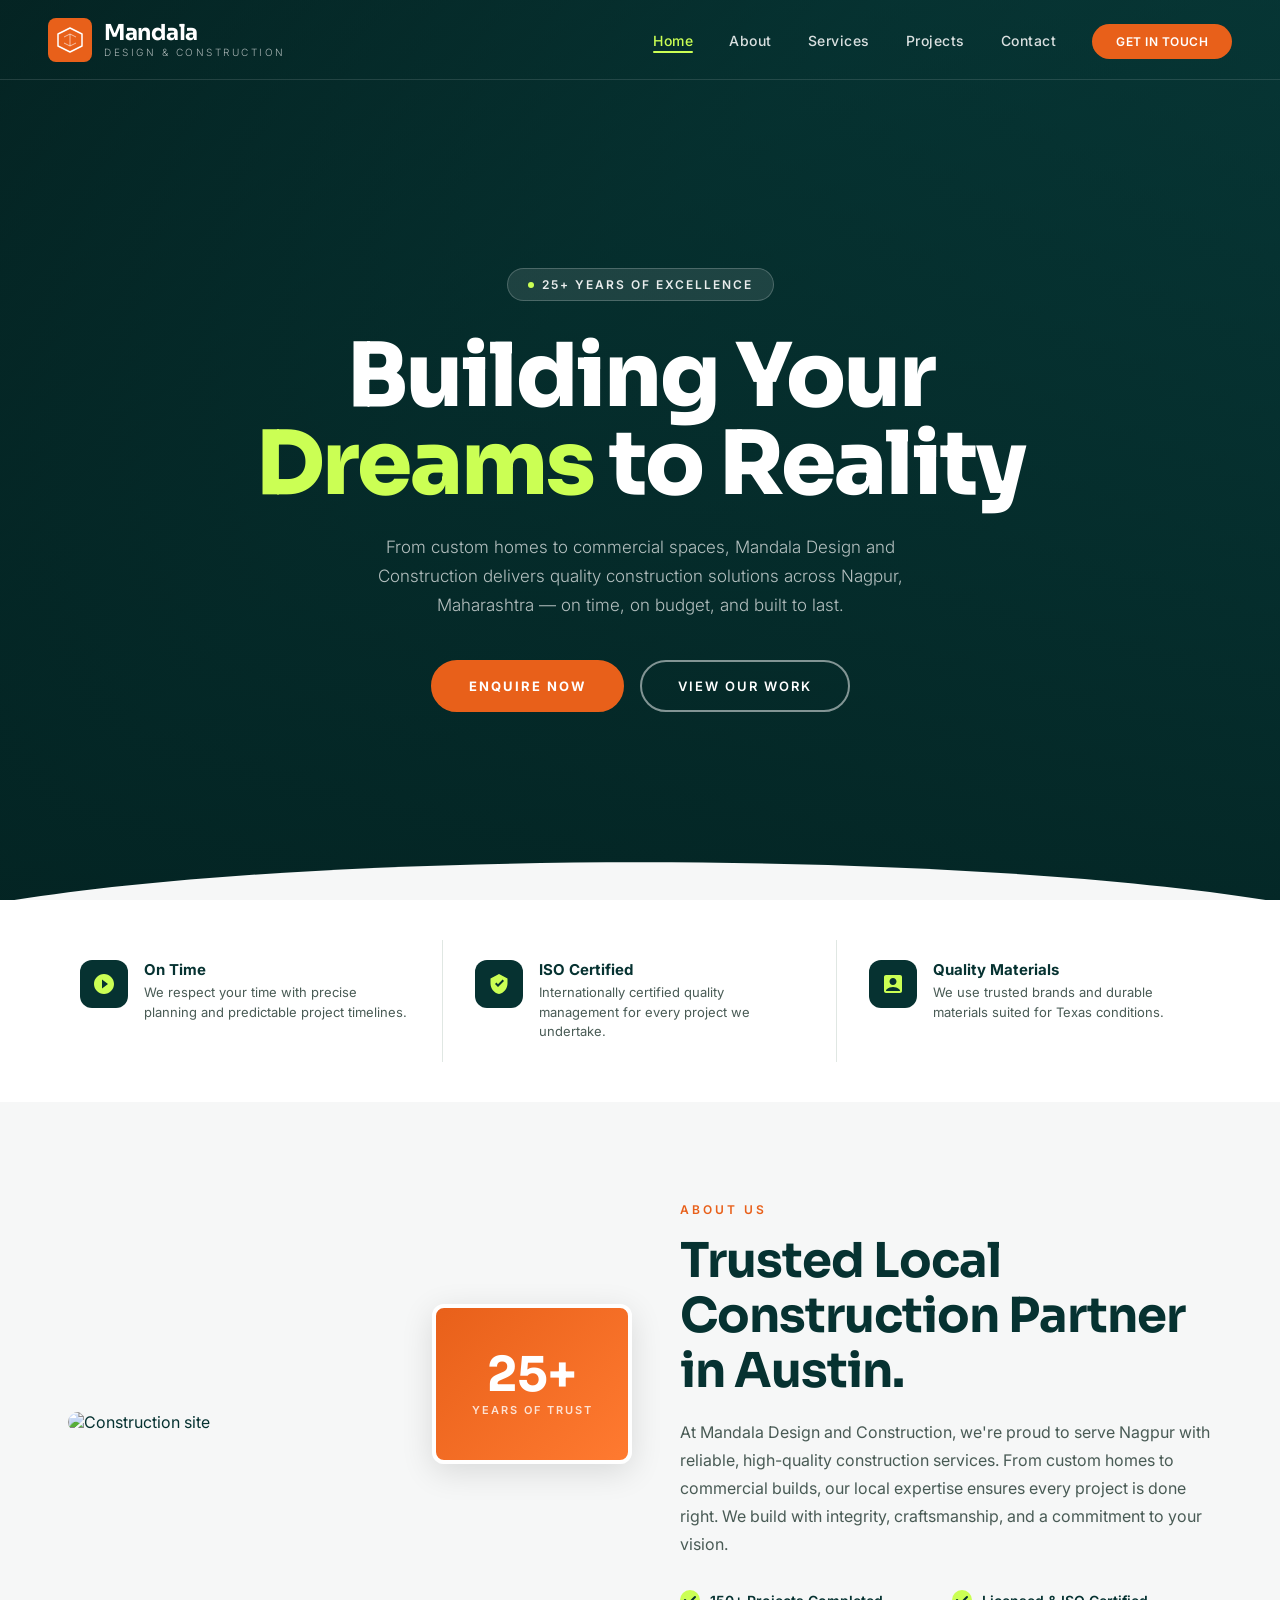
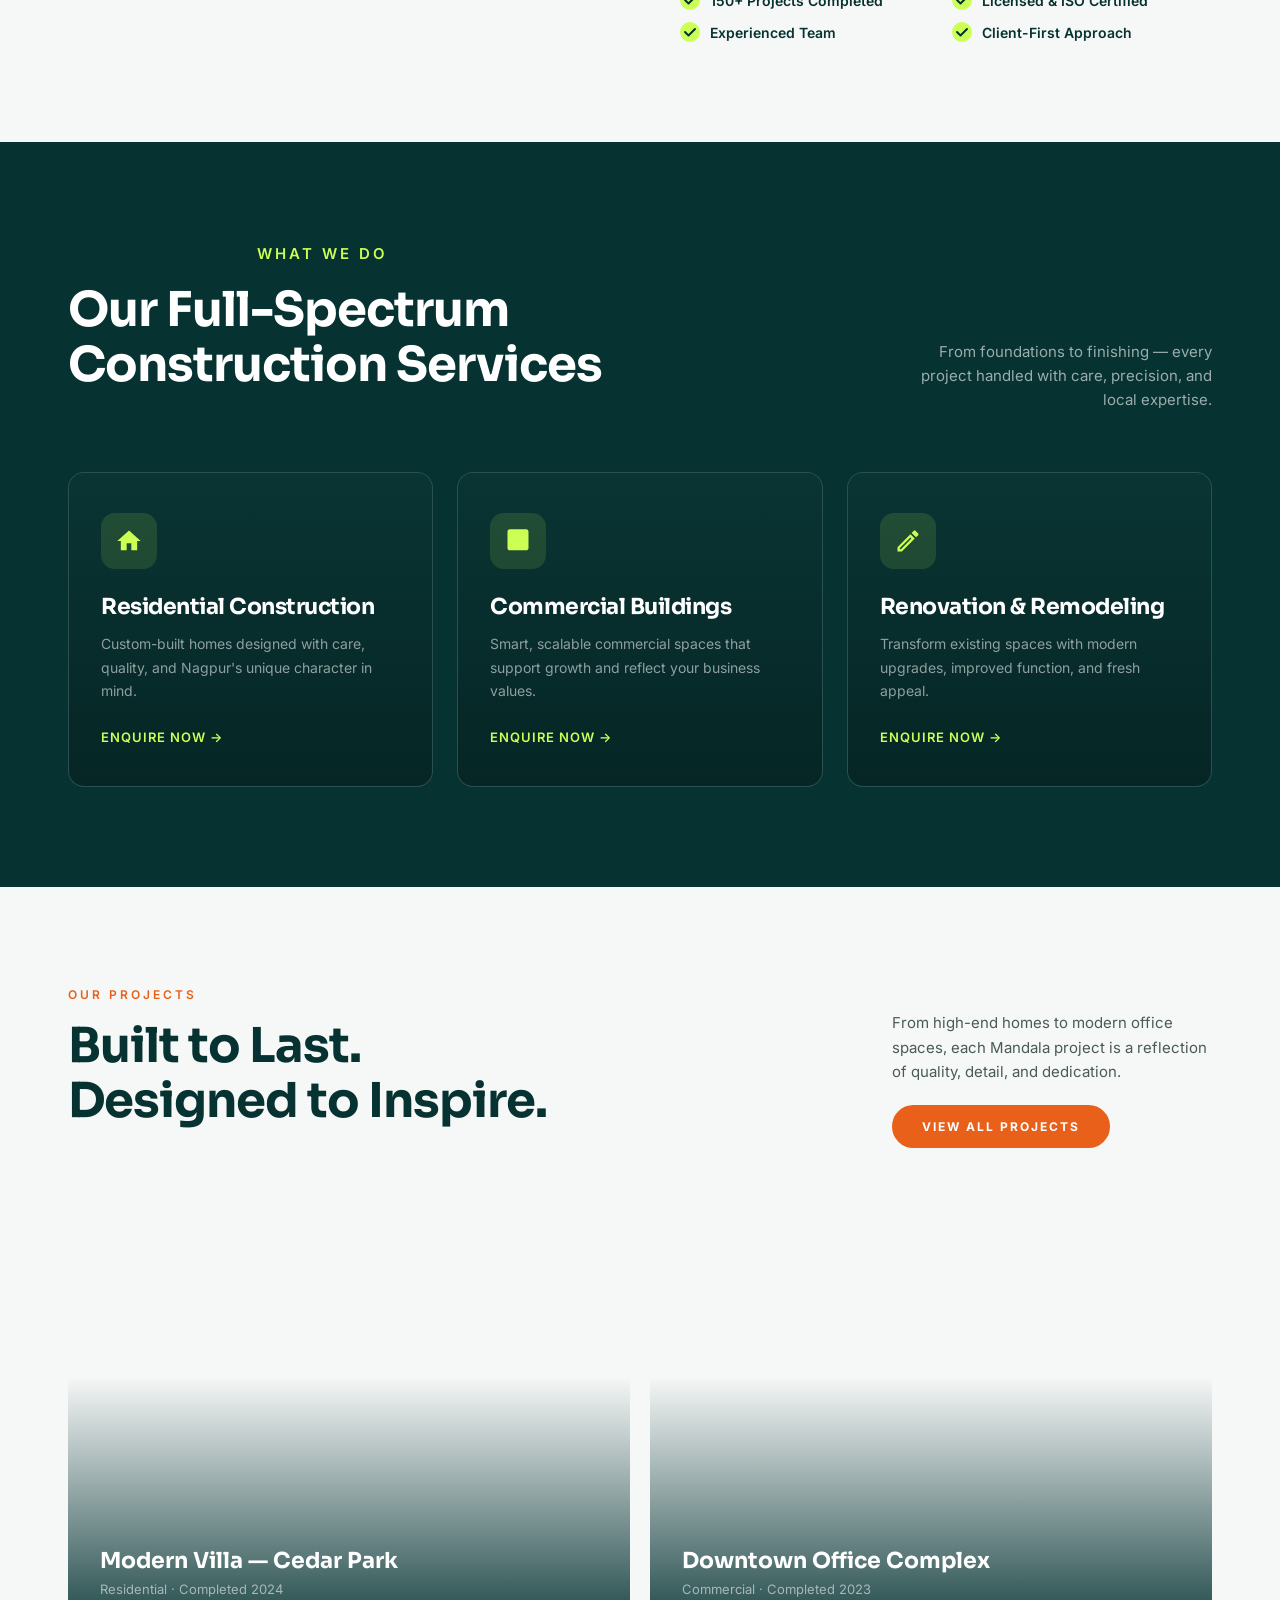
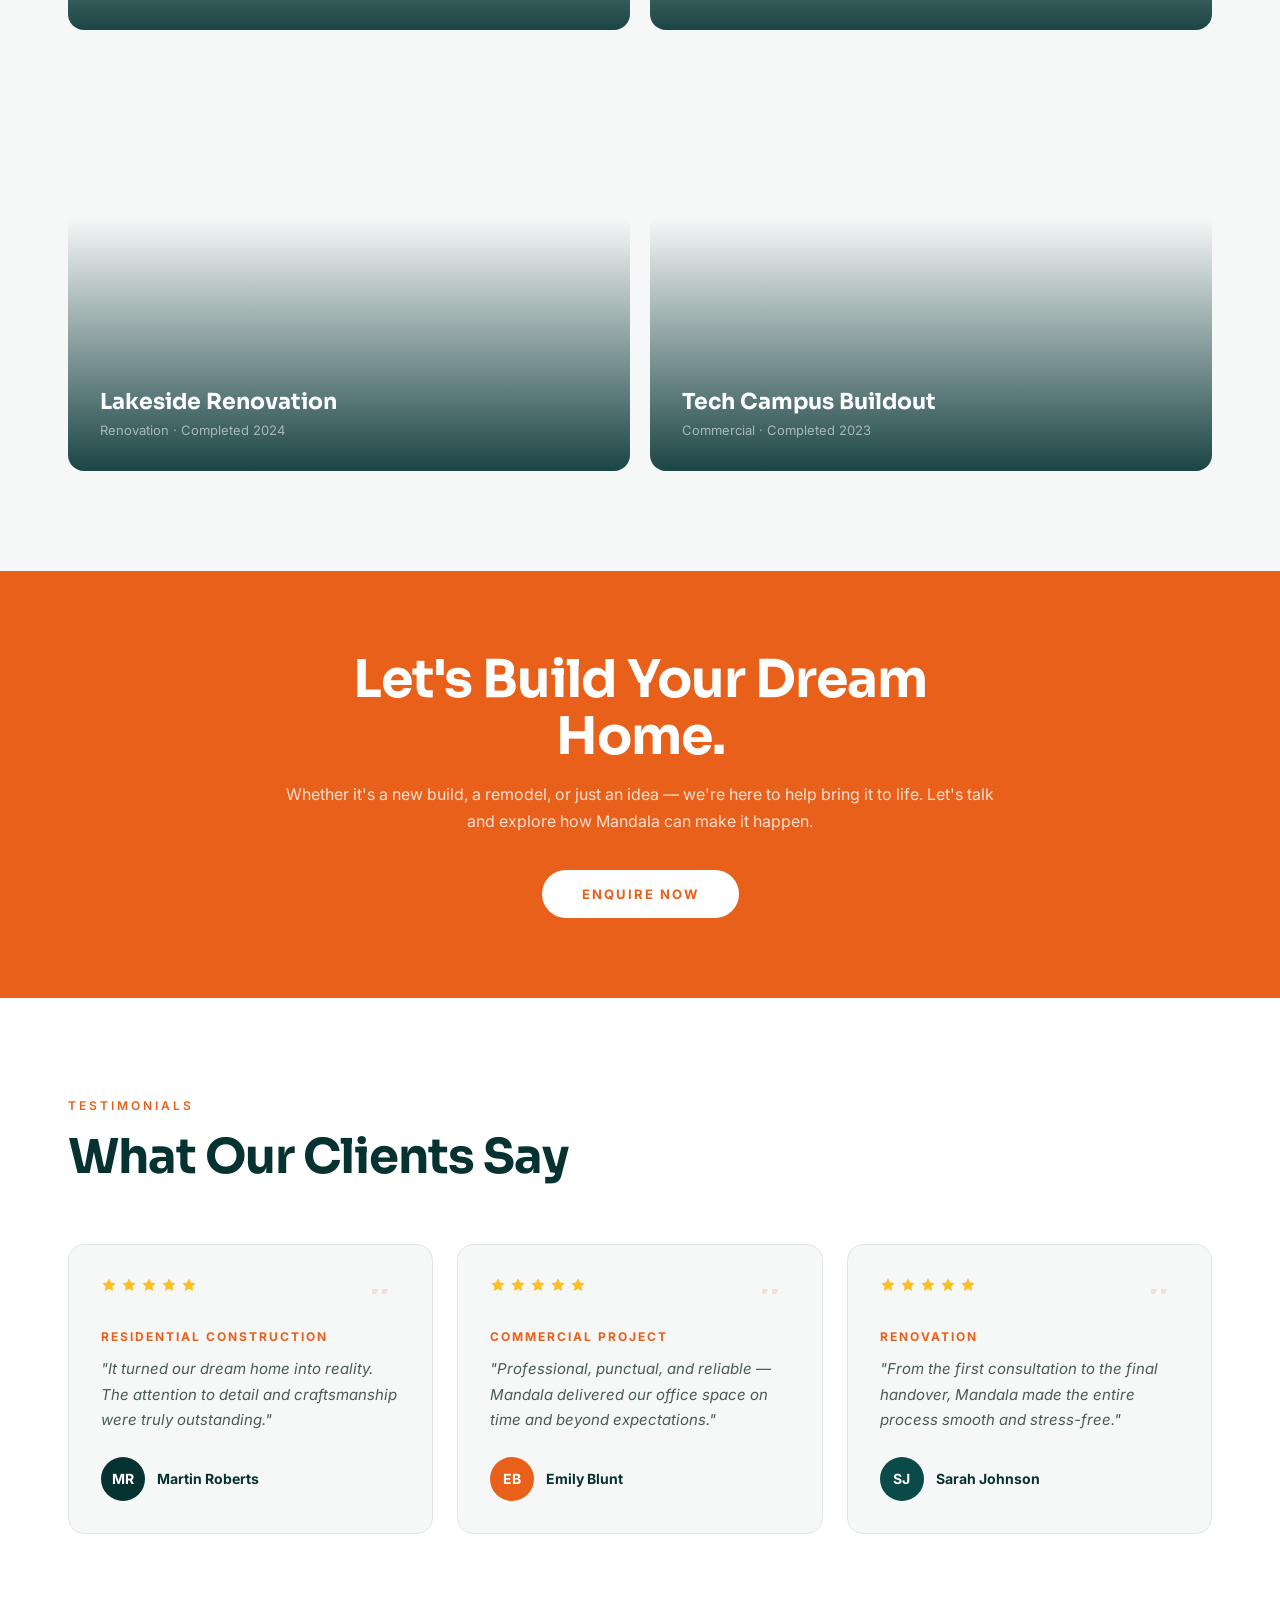
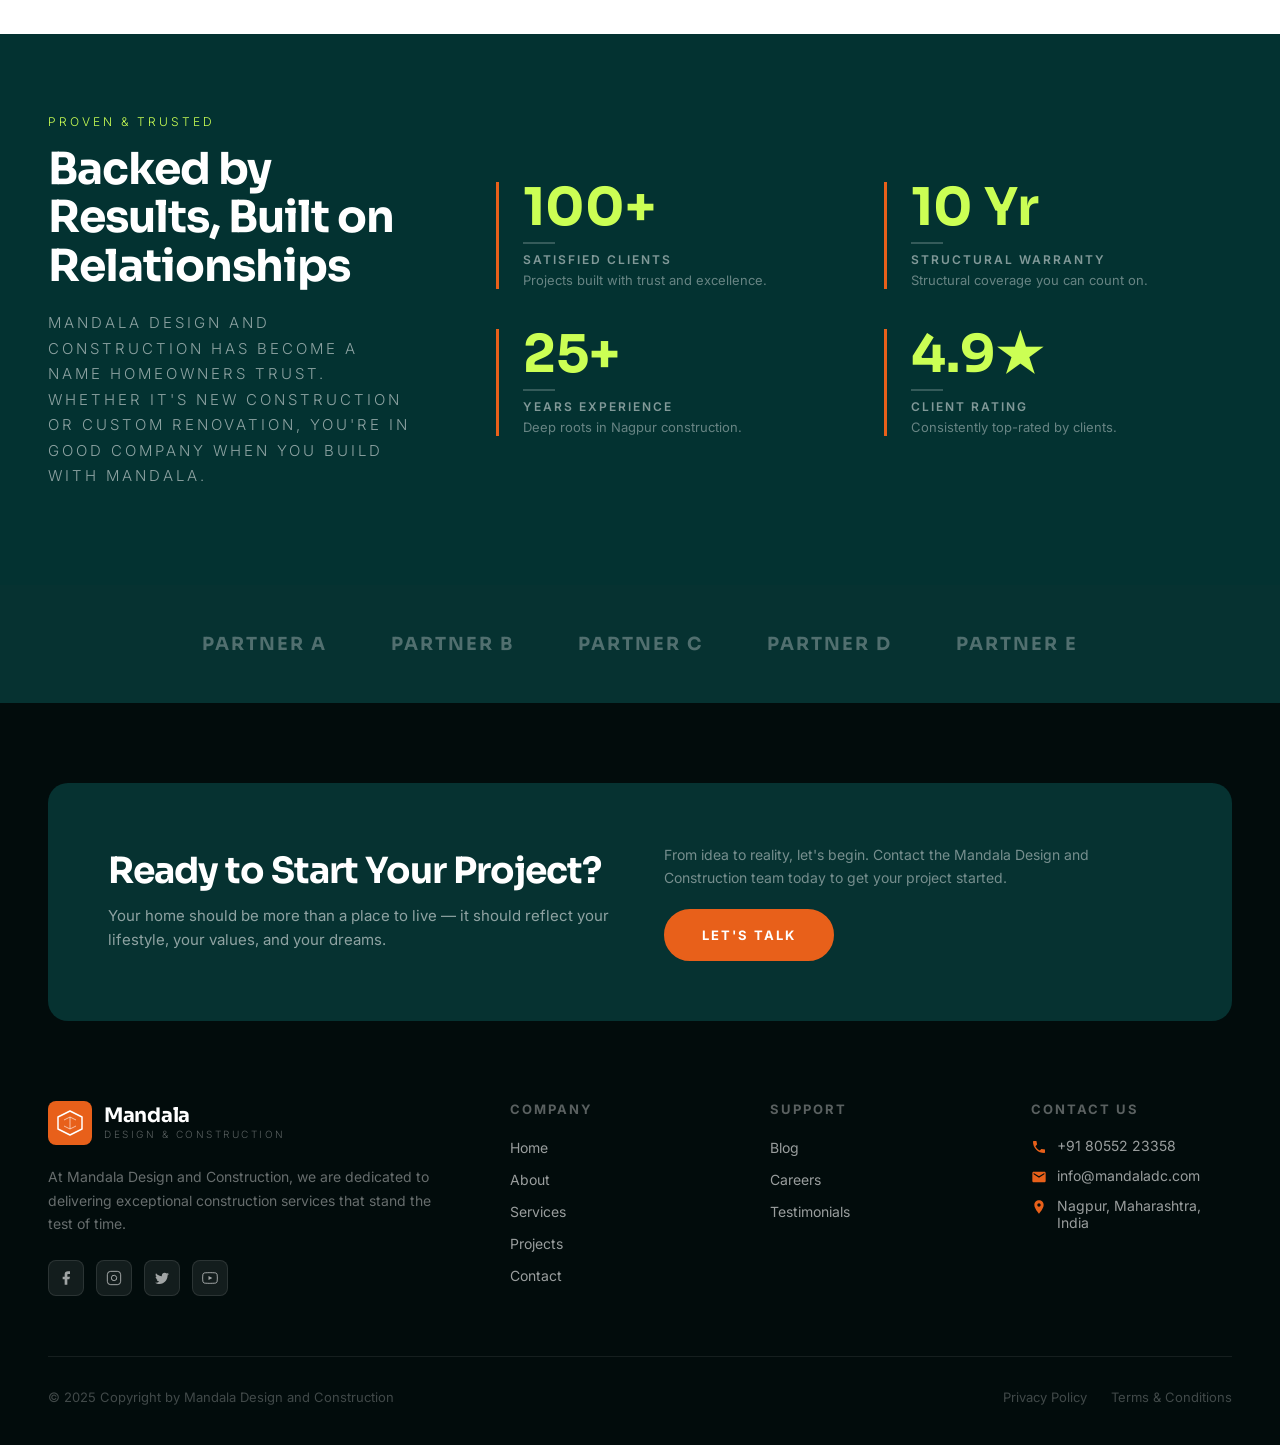
==== index.html @ 7da5fed9 "changes" ====
<!DOCTYPE html>
<html lang="en">
<head>
<meta charset="UTF-8">
<meta name="viewport" content="width=device-width, initial-scale=1.0">
<title>Mandala Design and Construction</title>
<link href="https://fonts.googleapis.com/css2?family=Inter:wght@300;400;500;600;700;800&family=Sora:wght@600;700;800&display=swap" rel="stylesheet">
<style>
  :root {
    --primary: #063231;
    --primary-light: #0a4a49;
    --accent: #E8601A;
    --accent-light: #ff7a30;
    --lime: #cbff54;
    --white: #ffffff;
    --off-white: #f6f7f7;
    --text-muted: #495b55;
    --border: #e0e7e3;
    --dark-green: #033231;
  }

  * { margin: 0; padding: 0; box-sizing: border-box; }

  body {
    font-family: 'Inter', sans-serif;
    font-weight: 400;
    color: var(--primary);
    background: var(--off-white);
    overflow-x: hidden;
  }

  /* ===== NAVBAR ===== */
  #masthead {
    position: absolute;
    top: 0; left: 0; right: 0;
    z-index: 100;
    background: transparent;
  }

  .main-header-bar {
    display: flex;
    align-items: center;
    justify-content: space-between;
    padding: 0 48px;
    height: 80px;
    border-bottom: 1px solid rgba(255,255,255,0.12);
  }

  /* Logo */
  .mandala-logo {
    display: flex;
    align-items: center;
    gap: 12px;
    text-decoration: none;
  }

  .logo-icon {
    width: 44px;
    height: 44px;
    background: var(--accent);
    border-radius: 8px;
    display: flex;
    align-items: center;
    justify-content: center;
    flex-shrink: 0;
    position: relative;
  }

  .logo-icon svg {
    width: 28px;
    height: 28px;
    fill: white;
  }

  .logo-text-block {
    display: flex;
    flex-direction: column;
    line-height: 1;
  }

  .logo-name {
    font-family: 'Sora', sans-serif;
    font-weight: 700;
    font-size: 22px;
    color: #ffffff;
    letter-spacing: -0.3px;
  }

  .logo-tagline {
    font-family: 'Inter', sans-serif;
    font-weight: 300;
    font-size: 10px;
    color: rgba(255,255,255,0.65);
    letter-spacing: 2.5px;
    text-transform: uppercase;
    margin-top: 3px;
  }

  /* Nav links */
  .nav-links {
    display: flex;
    align-items: center;
    list-style: none;
    gap: 36px;
  }

  .nav-links a {
    font-family: 'Inter', sans-serif;
    font-weight: 500;
    font-size: 14px;
    color: rgba(255,255,255,0.85);
    text-decoration: none;
    letter-spacing: 0.5px;
    transition: color 0.2s;
    position: relative;
  }

  .nav-links a:hover,
  .nav-links a.active {
    color: var(--lime);
  }

  .nav-links a.active::after {
    content: '';
    position: absolute;
    bottom: -4px;
    left: 0; right: 0;
    height: 2px;
    background: var(--lime);
    border-radius: 1px;
  }

  .nav-cta {
    background: var(--accent) !important;
    color: white !important;
    padding: 10px 24px;
    border-radius: 40px;
    font-weight: 600 !important;
    letter-spacing: 1px;
    text-transform: uppercase;
    font-size: 12px !important;
    transition: background 0.2s, transform 0.15s !important;
  }

  .nav-cta:hover {
    background: var(--accent-light) !important;
    transform: translateY(-1px);
    color: white !important;
  }

  .nav-cta::after { display: none !important; }

  .mobile-toggle {
    display: none;
    background: none;
    border: none;
    cursor: pointer;
    padding: 8px;
  }

  .mobile-toggle svg {
    fill: white;
    width: 24px;
    height: 24px;
  }

  /* ===== HERO SECTION ===== */
  .hero-section {
    position: relative;
    min-height: 100vh;
    display: flex;
    align-items: center;
    justify-content: center;
    text-align: center;
    background: linear-gradient(135deg, #020f0e 0%, #063231 40%, #0a4a49 100%);
    overflow: hidden;
  }

  .hero-bg {
    position: absolute;
    inset: 0;
    background-image: url('https://images.unsplash.com/photo-1486325212027-8081e485255e?w=1600&q=80');
    background-size: cover;
    background-position: center;
    opacity: 0.18;
  }

  .hero-overlay {
    position: absolute;
    inset: 0;
    background: linear-gradient(to bottom, rgba(6,50,49,0.6) 0%, rgba(3,34,33,0.85) 100%);
  }

  .hero-content {
    position: relative;
    z-index: 2;
    max-width: 820px;
    padding: 0 24px;
    padding-top: 80px;
  }

  .hero-badge {
    display: inline-flex;
    align-items: center;
    gap: 8px;
    background: rgba(255,255,255,0.1);
    border: 1px solid rgba(255,255,255,0.2);
    color: rgba(255,255,255,0.9);
    font-size: 12px;
    font-weight: 600;
    letter-spacing: 2px;
    text-transform: uppercase;
    padding: 8px 20px;
    border-radius: 40px;
    margin-bottom: 32px;
  }

  .hero-badge .dot {
    width: 6px;
    height: 6px;
    background: var(--lime);
    border-radius: 50%;
  }

  .hero-title {
    font-family: 'Sora', sans-serif;
    font-weight: 800;
    font-size: clamp(52px, 8vw, 88px);
    color: white;
    line-height: 1.0;
    letter-spacing: -2px;
    margin-bottom: 24px;
  }

  .hero-title span {
    color: var(--lime);
  }

  .hero-subtitle {
    font-size: 17px;
    color: rgba(255,255,255,0.7);
    line-height: 1.7;
    max-width: 580px;
    margin: 0 auto 40px;
    font-weight: 300;
  }

  .hero-buttons {
    display: flex;
    gap: 16px;
    justify-content: center;
    flex-wrap: wrap;
  }

  .btn-primary {
    background: var(--accent);
    color: white;
    padding: 16px 36px;
    border-radius: 40px;
    font-family: 'Inter', sans-serif;
    font-weight: 700;
    font-size: 13px;
    letter-spacing: 2px;
    text-transform: uppercase;
    text-decoration: none;
    transition: background 0.2s, transform 0.15s;
    border: 2px solid var(--accent);
  }

  .btn-primary:hover {
    background: var(--accent-light);
    border-color: var(--accent-light);
    transform: translateY(-2px);
    color: white;
  }

  .btn-secondary {
    background: transparent;
    color: white;
    padding: 16px 36px;
    border-radius: 40px;
    font-family: 'Inter', sans-serif;
    font-weight: 600;
    font-size: 13px;
    letter-spacing: 2px;
    text-transform: uppercase;
    text-decoration: none;
    transition: all 0.2s;
    border: 2px solid rgba(255,255,255,0.5);
  }

  .btn-secondary:hover {
    background: rgba(255,255,255,0.1);
    border-color: white;
    transform: translateY(-2px);
    color: white;
  }

  /* Hero curve */
  .hero-curve {
    position: absolute;
    bottom: -2px;
    left: 0; right: 0;
  }

  /* ===== TRUST STRIP ===== */
  .trust-strip {
    background: white;
    padding: 40px 48px;
    position: relative;
    z-index: 2;
  }

  .trust-grid {
    max-width: 1200px;
    margin: 0 auto;
    display: grid;
    grid-template-columns: repeat(3, 1fr);
    gap: 0;
  }

  .trust-item {
    display: flex;
    align-items: flex-start;
    gap: 16px;
    padding: 20px 32px;
    border-right: 1px solid var(--border);
  }

  .trust-item:last-child { border-right: none; }

  .trust-icon {
    width: 48px;
    height: 48px;
    background: #063231;
    border-radius: 12px;
    display: flex;
    align-items: center;
    justify-content: center;
    flex-shrink: 0;
  }

  .trust-icon svg {
    fill: var(--lime);
    width: 24px;
    height: 24px;
  }

  .trust-item h5 {
    font-family: 'Inter', sans-serif;
    font-weight: 700;
    font-size: 15px;
    color: var(--primary);
    margin-bottom: 4px;
  }

  .trust-item p {
    font-size: 13px;
    color: var(--text-muted);
    line-height: 1.5;
  }

  /* ===== ABOUT SECTION ===== */
  .section {
    padding: 100px 48px;
    max-width: 1240px;
    margin: 0 auto;
  }

  .section-full {
    padding: 100px 0;
  }

  .section-inner {
    max-width: 1240px;
    margin: 0 auto;
    padding: 0 48px;
  }

  .about-grid {
    display: grid;
    grid-template-columns: 1fr 1fr;
    gap: 80px;
    align-items: center;
  }

  .about-images {
    position: relative;
  }

  .about-img-main {
    width: 100%;
    border-radius: 16px;
    object-fit: cover;
    height: 380px;
    display: block;
    background: var(--border);
  }

  .about-img-accent {
    position: absolute;
    bottom: -32px;
    right: -32px;
    width: 200px;
    height: 160px;
    border-radius: 12px;
    object-fit: cover;
    border: 4px solid white;
    box-shadow: 0 8px 32px rgba(0,0,0,0.12);
    background: var(--primary);
  }

  .section-label {
    font-family: 'Inter', sans-serif;
    font-weight: 600;
    font-size: 12px;
    letter-spacing: 3px;
    text-transform: uppercase;
    color: var(--accent);
    margin-bottom: 16px;
  }

  .section-title {
    font-family: 'Sora', sans-serif;
    font-weight: 700;
    font-size: clamp(32px, 4vw, 48px);
    color: var(--primary);
    line-height: 1.15;
    letter-spacing: -1px;
    margin-bottom: 20px;
  }

  .section-body {
    font-size: 16px;
    color: var(--text-muted);
    line-height: 1.75;
    margin-bottom: 32px;
  }

  .check-list {
    display: grid;
    grid-template-columns: 1fr 1fr;
    gap: 12px;
    list-style: none;
  }

  .check-list li {
    display: flex;
    align-items: center;
    gap: 10px;
    font-size: 14px;
    font-weight: 600;
    color: var(--primary);
  }

  .check-list li::before {
    content: '';
    width: 20px;
    height: 20px;
    background: var(--lime);
    border-radius: 50%;
    flex-shrink: 0;
    background-image: url("data:image/svg+xml,%3Csvg viewBox='0 0 20 20' xmlns='http://www.w3.org/2000/svg'%3E%3Cpath d='M5 10l3.5 3.5L15 7' stroke='%23063231' stroke-width='2' fill='none' stroke-linecap='round' stroke-linejoin='round'/%3E%3C/svg%3E");
    background-size: cover;
  }

  /* ===== SERVICES SECTION ===== */
  .services-section {
    background: var(--primary);
    padding: 100px 0;
  }

  .services-header {
    max-width: 1240px;
    margin: 0 auto 60px;
    padding: 0 48px;
    display: flex;
    align-items: flex-end;
    justify-content: space-between;
    gap: 40px;
  }

  .services-header .section-title { color: white; }
  .services-header .section-label { color: var(--lime); }

  .services-header p {
    color: rgba(255,255,255,0.6);
    font-size: 15px;
    max-width: 320px;
    text-align: right;
    line-height: 1.6;
  }

  .services-grid {
    max-width: 1240px;
    margin: 0 auto;
    padding: 0 48px;
    display: grid;
    grid-template-columns: repeat(3, 1fr);
    gap: 24px;
  }

  .service-card {
    background: rgba(255,255,255,0.05);
    border: 1px solid rgba(255,255,255,0.1);
    border-radius: 16px;
    padding: 40px 32px;
    transition: all 0.25s;
    position: relative;
    overflow: hidden;
    background-size: cover;
    background-position: center;
  }

  .service-card::after {
    content: '';
    position: absolute;
    inset: 0;
    background: linear-gradient(to bottom, rgba(6,50,49,0.75) 0%, rgba(3,34,33,0.85) 100%);
    z-index: 0;
  }

  .service-card > * {
    position: relative;
    z-index: 1;
  }

  .service-card::before {
    content: '';
    position: absolute;
    top: 0; left: 0; right: 0;
    height: 3px;
    background: var(--accent);
    transform: scaleX(0);
    transform-origin: left;
    transition: transform 0.3s;
    z-index: 2;
  }

  .service-card:hover {
    border-color: rgba(255,255,255,0.2);
    transform: translateY(-4px);
  }

  .service-card:hover::after {
    background: linear-gradient(to bottom, rgba(6,50,49,0.70) 0%, rgba(3,34,33,0.80) 100%);
  }

  .service-card:hover::before { transform: scaleX(1); }

  .service-icon {
    width: 56px;
    height: 56px;
    background: rgba(203,255,84,0.12);
    border-radius: 14px;
    display: flex;
    align-items: center;
    justify-content: center;
    margin-bottom: 24px;
  }

  .service-icon svg {
    fill: var(--lime);
    width: 28px;
    height: 28px;
  }

  .service-card h4 {
    font-family: 'Sora', sans-serif;
    font-weight: 700;
    font-size: 22px;
    color: white;
    margin-bottom: 12px;
    letter-spacing: -0.5px;
  }

  .service-card p {
    font-size: 14px;
    color: rgba(255,255,255,0.55);
    line-height: 1.65;
    margin-bottom: 24px;
  }

  .service-link {
    color: var(--lime);
    font-size: 13px;
    font-weight: 600;
    text-decoration: none;
    letter-spacing: 1px;
    text-transform: uppercase;
    display: inline-flex;
    align-items: center;
    gap: 6px;
    transition: gap 0.2s;
  }

  .service-link:hover { gap: 10px; color: var(--lime); }

  /* ===== PROJECTS ===== */
  .projects-section {
    background: var(--off-white);
    padding: 100px 0;
  }

  .projects-header {
    max-width: 1240px;
    margin: 0 auto 60px;
    padding: 0 48px;
    display: flex;
    align-items: flex-end;
    justify-content: space-between;
    gap: 40px;
  }

  .projects-grid {
    max-width: 1240px;
    margin: 0 auto;
    padding: 0 48px;
    display: grid;
    grid-template-columns: repeat(2, 1fr);
    gap: 20px;
  }

  .project-card {
    border-radius: 16px;
    overflow: hidden;
    aspect-ratio: 4/3;
    background: var(--primary);
    position: relative;
  }

  .project-card-inner {
    position: absolute;
    inset: 0;
    display: flex;
    align-items: flex-end;
    padding: 32px;
    background: linear-gradient(to top, rgba(3,50,49,0.9) 0%, transparent 60%);
  }

  .project-card-content h4 {
    font-family: 'Sora', sans-serif;
    font-weight: 700;
    font-size: 22px;
    color: white;
    margin-bottom: 4px;
  }

  .project-card-content span {
    font-size: 13px;
    color: rgba(255,255,255,0.55);
  }

  .project-placeholder {
    width: 100%;
    height: 100%;
    object-fit: cover;
    opacity: 0.4;
  }

  /* ===== CTA SECTION ===== */
  .cta-section {
    background: var(--accent);
    padding: 80px 48px;
    text-align: center;
  }

  .cta-inner {
    max-width: 720px;
    margin: 0 auto;
  }

  .cta-section h3 {
    font-family: 'Sora', sans-serif;
    font-weight: 700;
    font-size: clamp(32px, 5vw, 52px);
    color: white;
    margin-bottom: 16px;
    line-height: 1.1;
    letter-spacing: -1px;
  }

  .cta-section p {
    color: rgba(255,255,255,0.8);
    font-size: 16px;
    margin-bottom: 36px;
    line-height: 1.65;
  }

  .btn-white {
    background: white;
    color: var(--accent);
    padding: 16px 40px;
    border-radius: 40px;
    font-family: 'Inter', sans-serif;
    font-weight: 700;
    font-size: 13px;
    letter-spacing: 2px;
    text-transform: uppercase;
    text-decoration: none;
    display: inline-block;
    transition: all 0.2s;
  }

  .btn-white:hover {
    transform: translateY(-2px);
    box-shadow: 0 8px 24px rgba(0,0,0,0.2);
    color: var(--accent);
  }

  /* ===== TESTIMONIALS ===== */
  .testimonials-section {
    padding: 100px 0;
    background: white;
  }

  .testimonials-header {
    max-width: 1240px;
    margin: 0 auto 60px;
    padding: 0 48px;
  }

  .testimonials-grid {
    max-width: 1240px;
    margin: 0 auto;
    padding: 0 48px;
    display: grid;
    grid-template-columns: repeat(3, 1fr);
    gap: 24px;
  }

  .testimonial-card {
    background: var(--off-white);
    border-radius: 16px;
    padding: 32px;
    border: 1px solid var(--border);
  }

  .stars {
    display: flex;
    gap: 4px;
    margin-bottom: 20px;
  }

  .star {
    width: 16px;
    height: 16px;
    fill: #fbbf24;
  }

  .quote-icon {
    fill: var(--accent);
    width: 32px;
    height: 32px;
    opacity: 0.3;
    float: right;
    margin-left: 12px;
  }

  .testimonial-card h6 {
    font-size: 12px;
    font-weight: 700;
    letter-spacing: 2px;
    text-transform: uppercase;
    color: var(--accent);
    margin-bottom: 12px;
  }

  .testimonial-card p {
    font-size: 15px;
    color: var(--text-muted);
    line-height: 1.7;
    margin-bottom: 24px;
    font-style: italic;
  }

  .reviewer {
    display: flex;
    align-items: center;
    gap: 12px;
  }

  .reviewer-avatar {
    width: 44px;
    height: 44px;
    border-radius: 50%;
    object-fit: cover;
    background: var(--primary);
    display: flex;
    align-items: center;
    justify-content: center;
    color: white;
    font-weight: 700;
    font-size: 14px;
    flex-shrink: 0;
  }

  .reviewer-name {
    font-weight: 700;
    font-size: 14px;
    color: var(--primary);
  }

  /* ===== TRUST LOGOS ===== */
  .logos-section {
    background: var(--primary);
    padding: 48px;
    display: flex;
    align-items: center;
    justify-content: center;
    gap: 64px;
    flex-wrap: wrap;
  }

  .logos-section span {
    color: rgba(255,255,255,0.3);
    font-weight: 700;
    font-size: 18px;
    letter-spacing: 2px;
    text-transform: uppercase;
    font-family: 'Sora', sans-serif;
  }

  /* ===== STATS ===== */
  .stats-section {
    background: var(--dark-green);
    padding: 80px 48px;
  }

  .stats-grid {
    max-width: 1240px;
    margin: 0 auto;
    display: grid;
    grid-template-columns: 1fr 2fr;
    gap: 80px;
    align-items: center;
  }

  .stats-left p {
    font-family: 'Inter', sans-serif;
    font-weight: 300;
    font-size: 12px;
    letter-spacing: 3px;
    text-transform: uppercase;
    color: var(--lime);
    margin-bottom: 16px;
  }

  .stats-left h2 {
    font-family: 'Sora', sans-serif;
    font-weight: 700;
    font-size: clamp(30px, 4vw, 44px);
    color: white;
    line-height: 1.1;
    margin-bottom: 20px;
    letter-spacing: -1px;
  }

  .stats-left .body {
    font-size: 15px;
    color: rgba(255,255,255,0.55);
    line-height: 1.7;
  }

  .stats-numbers {
    display: grid;
    grid-template-columns: repeat(2, 1fr);
    gap: 40px;
  }

  .stat-item {
    padding-left: 24px;
    border-left: 3px solid var(--accent);
  }

  .stat-number {
    font-family: 'Sora', sans-serif;
    font-weight: 700;
    font-size: 52px;
    color: var(--lime);
    line-height: 1;
    margin-bottom: 4px;
  }

  .stat-divider {
    width: 32px;
    height: 2px;
    background: rgba(255,255,255,0.2);
    margin: 8px 0;
  }

  .stat-label {
    font-size: 12px;
    font-weight: 600;
    letter-spacing: 2px;
    text-transform: uppercase;
    color: rgba(255,255,255,0.5);
  }

  .stat-desc {
    font-size: 13px;
    color: rgba(255,255,255,0.4);
    margin-top: 4px;
    line-height: 1.4;
  }

  /* ===== FOOTER ===== */
  footer {
    background: #020c0c;
    padding: 80px 48px 40px;
  }

  .footer-top {
    max-width: 1240px;
    margin: 0 auto;
  }

  .footer-cta-box {
    background: var(--primary);
    border-radius: 20px;
    padding: 60px;
    display: grid;
    grid-template-columns: 1fr 1fr;
    gap: 48px;
    align-items: center;
    margin-bottom: 80px;
  }

  .footer-cta-box h3 {
    font-family: 'Sora', sans-serif;
    font-weight: 700;
    font-size: 36px;
    color: white;
    line-height: 1.15;
    letter-spacing: -1px;
    margin-bottom: 12px;
  }

  .footer-cta-box p {
    color: rgba(255,255,255,0.55);
    font-size: 15px;
    line-height: 1.65;
  }

  .footer-grid {
    max-width: 1240px;
    margin: 0 auto;
    display: grid;
    grid-template-columns: 2fr 1fr 1fr 1fr;
    gap: 60px;
    padding-bottom: 60px;
    border-bottom: 1px solid rgba(255,255,255,0.08);
  }

  .footer-logo .logo-name { color: white; font-size: 20px; }
  .footer-logo .logo-tagline { color: rgba(255,255,255,0.35); }

  .footer-about {
    font-size: 14px;
    color: rgba(255,255,255,0.4);
    line-height: 1.7;
    margin: 20px 0 24px;
  }

  .footer-social {
    display: flex;
    gap: 12px;
  }

  .social-btn {
    width: 36px;
    height: 36px;
    border-radius: 8px;
    background: rgba(255,255,255,0.07);
    border: 1px solid rgba(255,255,255,0.1);
    display: flex;
    align-items: center;
    justify-content: center;
    cursor: pointer;
    transition: all 0.2s;
  }

  .social-btn:hover {
    background: var(--accent);
    border-color: var(--accent);
  }

  .social-btn svg {
    fill: rgba(255,255,255,0.6);
    width: 16px;
    height: 16px;
  }

  .footer-col h6 {
    font-family: 'Inter', sans-serif;
    font-weight: 700;
    font-size: 13px;
    letter-spacing: 2px;
    text-transform: uppercase;
    color: rgba(255,255,255,0.35);
    margin-bottom: 20px;
  }

  .footer-col ul {
    list-style: none;
    display: flex;
    flex-direction: column;
    gap: 12px;
  }

  .footer-col a {
    color: rgba(255,255,255,0.6);
    text-decoration: none;
    font-size: 14px;
    transition: color 0.2s;
  }

  .footer-col a:hover { color: var(--lime); }

  .contact-row {
    display: flex;
    align-items: flex-start;
    gap: 10px;
    color: rgba(255,255,255,0.6);
    font-size: 14px;
    margin-bottom: 12px;
  }

  .contact-row svg {
    fill: var(--accent);
    width: 16px;
    height: 16px;
    flex-shrink: 0;
    margin-top: 2px;
  }

  .footer-bottom {
    max-width: 1240px;
    margin: 32px auto 0;
    display: flex;
    align-items: center;
    justify-content: space-between;
    gap: 20px;
    flex-wrap: wrap;
  }

  .footer-bottom p {
    font-size: 13px;
    color: rgba(255,255,255,0.25);
  }

  .footer-bottom-links {
    display: flex;
    gap: 24px;
  }

  .footer-bottom-links a {
    color: rgba(255,255,255,0.25);
    text-decoration: none;
    font-size: 13px;
    transition: color 0.2s;
  }

  .footer-bottom-links a:hover { color: rgba(255,255,255,0.5); }

  /* ===== RESPONSIVE ===== */
  @media (max-width: 1024px) {
    .trust-grid { grid-template-columns: repeat(3, 1fr); }
    .services-grid { grid-template-columns: repeat(2, 1fr); }
    .testimonials-grid { grid-template-columns: repeat(2, 1fr); }
    .footer-grid { grid-template-columns: 1fr 1fr; gap: 40px; }
    .stats-grid { grid-template-columns: 1fr; gap: 48px; }
    .about-grid { gap: 60px; }
  }

  @media (max-width: 768px) {
    .main-header-bar { padding: 0 24px; height: 70px; }
    .nav-links { display: none; }
    .nav-links.open {
      display: flex;
      flex-direction: column;
      position: fixed;
      top: 0; left: 0; right: 0; bottom: 0;
      background: var(--primary);
      z-index: 200;
      justify-content: center;
      align-items: center;
      gap: 32px;
    }
    .nav-links.open a { font-size: 20px; color: white; }
    .mobile-toggle { display: flex; z-index: 201; }
    
    .section { padding: 60px 24px; }
    .section-full { padding: 60px 0; }
    
    .hero-content { padding: 0 20px; padding-top: 100px; }
    .hero-title { font-size: 48px !important; line-height: 1.1; }
    .hero-subtitle { font-size: 16px; }
    .hero-badge { font-size: 11px; padding: 7px 16px; }
    
    .about-grid { grid-template-columns: 1fr; gap: 48px; }
    .about-images { margin-bottom: 40px; }
    .about-img-accent { bottom: -20px; right: -20px; width: 160px; height: 130px; }
    
    .services-grid { grid-template-columns: 1fr; gap: 20px; }
    .services-header { flex-direction: column; align-items: flex-start; padding: 0 24px; }
    .services-header p { text-align: left; max-width: 100%; }
    .services-grid { padding: 0 24px; }
    .service-card { padding: 32px 24px; }
    
    .projects-grid { grid-template-columns: 1fr; gap: 16px; padding: 0 24px; }
    .projects-header { flex-direction: column; align-items: flex-start; padding: 0 24px; }
    .project-card { aspect-ratio: 3/2; }
    .project-card-inner { padding: 24px; }
    
    .cta-section { padding: 60px 24px; }
    .cta-section h3 { font-size: 36px; }
    
    .testimonials-grid { grid-template-columns: 1fr; gap: 20px; padding: 0 24px; }
    .testimonials-header { padding: 0 24px; }
    .testimonial-card { padding: 24px; }
    
    .stats-section { padding: 60px 24px; }
    .stats-grid { gap: 40px; }
    .stats-numbers { grid-template-columns: 1fr; gap: 32px; }
    .stat-number { font-size: 44px; }
    
    .logos-section { gap: 32px; padding: 40px 24px; flex-wrap: wrap; }
    .logos-section span { font-size: 16px; }
    
    .footer-grid { grid-template-columns: 1fr; gap: 32px; }
    .footer-cta-box { grid-template-columns: 1fr; padding: 40px 24px; gap: 32px; }
    .footer-cta-box h3 { font-size: 28px; }
    footer { padding: 60px 24px 32px; }
    .footer-bottom { flex-direction: column; text-align: center; gap: 16px; }
    
    .trust-grid { grid-template-columns: 1fr; }
    .trust-item { border-right: none; border-bottom: 1px solid var(--border); padding: 20px 0; }
    .trust-item:last-child { border-bottom: none; }
    .trust-strip { padding: 32px 24px; }
    
    .hero-buttons { flex-direction: column; width: 100%; }
    .hero-buttons a { width: 100%; text-align: center; }
    
    .check-list { grid-template-columns: 1fr; gap: 10px; }
  }

  @media (max-width: 480px) {
    .hero-title { font-size: 38px !important; }
    .main-header-bar { height: 64px; padding: 0 16px; }
    .logo-name { font-size: 18px; }
    .logo-icon { width: 38px; height: 38px; }
    
    .section { padding: 48px 16px; }
    .hero-content { padding: 0 16px; padding-top: 90px; }
    
    .btn-primary, .btn-secondary, .btn-white { 
      padding: 14px 28px; 
      font-size: 12px;
      width: 100%;
    }
    
    .section-title { font-size: 28px; }
    .service-card h4, .project-card-content h4 { font-size: 20px; }
    
    .stats-numbers { grid-template-columns: 1fr; }
    .stat-number { font-size: 38px; }
    
    .footer-cta-box { padding: 32px 20px; }
    .footer-cta-box h3 { font-size: 24px; }
    
    .trust-icon { width: 40px; height: 40px; }
    .trust-icon svg { width: 20px; height: 20px; }
    
    .project-card-inner { padding: 20px; }
    .project-card-content h4 { font-size: 18px; }
    .project-card-content span { font-size: 12px; }
    
    .about-img-accent {
      width: 140px;
      height: 110px;
      bottom: -16px;
      right: -16px;
    }
    .about-img-accent span:first-child { font-size: 36px !important; }
    .about-img-accent span:last-child { font-size: 10px !important; }
  }
</style>
</head>
<body>

<!-- NAVBAR -->
<header id="masthead">
  <div class="main-header-bar">
    <a class="mandala-logo" href="#">
      <div class="logo-icon">
        <svg viewBox="0 0 28 28" xmlns="http://www.w3.org/2000/svg">
          <path d="M14 2L2 8v12l12 6 12-6V8L14 2z" fill="none" stroke="white" stroke-width="1.5" stroke-linejoin="round"/>
          <path d="M14 8v12M8 11l6-3 6 3M8 17l6 3 6-3" stroke="rgba(255,255,255,0.6)" stroke-width="1" fill="none"/>
        </svg>
      </div>
      <div class="logo-text-block">
        <span class="logo-name">Mandala</span>
        <span class="logo-tagline">Design &amp; Construction</span>
      </div>
    </a>

    <button class="mobile-toggle" id="navToggle" aria-label="Menu">
      <svg viewBox="0 0 24 24" xmlns="http://www.w3.org/2000/svg"><path d="M3 12h18M3 6h18M3 18h18" stroke="white" stroke-width="2" stroke-linecap="round" fill="none"/></svg>
    </button>

    <ul class="nav-links" id="navLinks">
      <li><a href="#" class="active">Home</a></li>
      <li><a href="#">About</a></li>
      <li><a href="#">Services</a></li>
      <li><a href="#">Projects</a></li>
      <li><a href="#">Contact</a></li>
      <li><a href="#" class="nav-cta">Get in Touch</a></li>
    </ul>
  </div>
</header>

<!-- HERO -->
<section class="hero-section">
  <div class="hero-bg"></div>
  <div class="hero-overlay"></div>
  <div class="hero-content">
    <div class="hero-badge">
      <span class="dot"></span>
      25+ Years of Excellence
    </div>
    <h1 class="hero-title">Building Your<br><span>Dreams</span> to Reality</h1>
    <p class="hero-subtitle">From custom homes to commercial spaces, Mandala Design and Construction delivers quality construction solutions across Nagpur, Maharashtra — on time, on budget, and built to last.</p>
    <div class="hero-buttons">
      <a href="#" class="btn-primary">Enquire Now</a>
      <a href="#" class="btn-secondary">View Our Work</a>
    </div>
  </div>
  <svg class="hero-curve" viewBox="0 0 1440 60" fill="none" preserveAspectRatio="none">
    <path d="M0 60 C360 0 1080 0 1440 60 L1440 60 L0 60Z" fill="#f6f7f7"/>
  </svg>
</section>

<!-- TRUST STRIP -->
<div class="trust-strip">
  <div class="trust-grid">
    <div class="trust-item">
      <div class="trust-icon">
        <svg viewBox="0 0 24 24"><path d="M12 2C6.48 2 2 6.48 2 12s4.48 10 10 10 10-4.48 10-10S17.52 2 12 2zm-2 14.5v-9l6 4.5-6 4.5z"/></svg>
      </div>
      <div>
        <h5>On Time</h5>
        <p>We respect your time with precise planning and predictable project timelines.</p>
      </div>
    </div>
    <div class="trust-item">
      <div class="trust-icon">
        <svg viewBox="0 0 24 24"><path d="M12 2L3.5 6.5v5C3.5 16.5 7 21 12 22c5-1 8.5-5.5 8.5-10.5v-5L12 2zm-1 13l-3-3 1.4-1.4 1.6 1.6 4.6-4.6 1.4 1.4-6 6z"/></svg>
      </div>
      <div>
        <h5>ISO Certified</h5>
        <p>Internationally certified quality management for every project we undertake.</p>
      </div>
    </div>
    <div class="trust-item">
      <div class="trust-icon">
        <svg viewBox="0 0 24 24"><path d="M19 3H5c-1.1 0-2 .9-2 2v14c0 1.1.9 2 2 2h14c1.1 0 2-.9 2-2V5c0-1.1-.9-2-2-2zm-7 3c1.93 0 3.5 1.57 3.5 3.5S13.93 13 12 13s-3.5-1.57-3.5-3.5S10.07 6 12 6zm7 13H5v-.23c0-.62.28-1.2.76-1.58C7.47 15.82 9.64 15 12 15s4.53.82 6.24 2.19c.48.38.76.97.76 1.58V19z"/></svg>
      </div>
      <div>
        <h5>Quality Materials</h5>
        <p>We use trusted brands and durable materials suited for Texas conditions.</p>
      </div>
    </div>
  </div>
</div>

<!-- ABOUT -->
<div class="section">
  <div class="about-grid">
    <div class="about-images">
      <img src="https://images.unsplash.com/photo-1541888946425-d81bb19240f5?w=800&q=80" alt="Construction site" style="width:100%;height:380px;border-radius:16px;object-fit:cover;">
      <div style="position:absolute;bottom:-32px;right:-32px;width:200px;height:160px;border-radius:12px;background:linear-gradient(135deg,#E8601A,#ff7a30);border:4px solid white;box-shadow:0 8px 32px rgba(0,0,0,0.12);display:flex;align-items:center;justify-content:center;flex-direction:column;gap:4px;">
        <span style="font-family:'Sora',sans-serif;font-weight:700;font-size:48px;color:white;line-height:1;">25+</span>
        <span style="font-size:11px;font-weight:600;letter-spacing:2px;text-transform:uppercase;color:rgba(255,255,255,0.8);">Years of Trust</span>
      </div>
    </div>

    <div>
      <p class="section-label">About Us</p>
      <h2 class="section-title">Trusted Local Construction Partner in Austin.</h2>
      <p class="section-body">At Mandala Design and Construction, we're proud to serve Nagpur with reliable, high-quality construction services. From custom homes to commercial builds, our local expertise ensures every project is done right. We build with integrity, craftsmanship, and a commitment to your vision.</p>
      <ul class="check-list">
        <li>150+ Projects Completed</li>
        <li>Licensed &amp; ISO Certified</li>
        <li>Experienced Team</li>
        <li>Client-First Approach</li>
      </ul>
    </div>
  </div>
</div>

<!-- SERVICES -->
<section class="services-section">
  <div class="services-header">
    <div>
      <p class="section-label">What We Do</p>
      <h2 class="section-title" style="color:white">Our Full-Spectrum<br>Construction Services</h2>
    </div>
    <p>From foundations to finishing — every project handled with care, precision, and local expertise.</p>
  </div>
  <div class="services-grid">
    <div class="service-card" style="background-image: url('https://images.unsplash.com/photo-1560518883-ce09059eeffa?w=600&q=80');">
      <div class="service-icon">
        <svg viewBox="0 0 24 24"><path d="M10 20v-6h4v6h5v-8h3L12 3 2 12h3v8z"/></svg>
      </div>
      <h4>Residential Construction</h4>
      <p>Custom-built homes designed with care, quality, and Nagpur's unique character in mind.</p>
      <a href="#" class="service-link">Enquire Now →</a>
    </div>
    <div class="service-card" style="background-image: url('https://images.unsplash.com/photo-1486406146926-c627a92ad1ab?w=600&q=80');">
      <div class="service-icon">
        <svg viewBox="0 0 24 24"><path d="M17 11h-4V7h-2v4H7v2h4v4h2v-4h4zm2-9H5c-1.1 0-2 .9-2 2v14c0 1.1.9 2 2 2h14c1.1 0 2-.9 2-2V4c0-1.1-.9-2-2-2z"/></svg>
      </div>
      <h4>Commercial Buildings</h4>
      <p>Smart, scalable commercial spaces that support growth and reflect your business values.</p>
      <a href="#" class="service-link">Enquire Now →</a>
    </div>
    <div class="service-card" style="background-image: url('https://images.unsplash.com/photo-1581858726788-75bc0f6a952d?w=600&q=80');">
      <div class="service-icon">
        <svg viewBox="0 0 24 24"><path d="M14.06 9.02l.92.92L5.92 19H5v-.92l9.06-9.06M17.66 3c-.25 0-.51.1-.7.29l-1.83 1.83 3.75 3.75 1.83-1.83c.39-.39.39-1.02 0-1.41l-2.34-2.34c-.2-.2-.45-.29-.71-.29zm-3.6 3.19L3 17.25V21h3.75L17.81 9.94l-3.75-3.75z"/></svg>
      </div>
      <h4>Renovation &amp; Remodeling</h4>
      <p>Transform existing spaces with modern upgrades, improved function, and fresh appeal.</p>
      <a href="#" class="service-link">Enquire Now →</a>
    </div>
  </div>
</section>

<!-- PROJECTS -->
<section class="projects-section">
  <div class="projects-header">
    <div>
      <p class="section-label">Our Projects</p>
      <h2 class="section-title">Built to Last.<br>Designed to Inspire.</h2>
    </div>
    <div>
      <p style="font-size:15px;color:var(--text-muted);line-height:1.65;margin-bottom:20px;max-width:320px;">From high-end homes to modern office spaces, each Mandala project is a reflection of quality, detail, and dedication.</p>
      <a href="#" class="btn-primary" style="display:inline-block;padding:12px 28px;font-size:12px;">View All Projects</a>
    </div>
  </div>
  <div class="projects-grid">
    <div class="project-card" style="background:url('https://images.unsplash.com/photo-1613490493576-7fde63acd811?w=800&q=80') center/cover;">
      <div class="project-card-inner">
        <div class="project-card-content">
          <h4>Modern Villa — Cedar Park</h4>
          <span>Residential · Completed 2024</span>
        </div>
      </div>
    </div>
    <div class="project-card" style="background:url('https://images.unsplash.com/photo-1486325212027-8081e485255e?w=800&q=80') center/cover;">
      <div class="project-card-inner">
        <div class="project-card-content">
          <h4>Downtown Office Complex</h4>
          <span>Commercial · Completed 2023</span>
        </div>
      </div>
    </div>
    <div class="project-card" style="background:url('https://images.unsplash.com/photo-1600585154340-be6161a56a0c?w=800&q=80') center/cover;">
      <div class="project-card-inner">
        <div class="project-card-content">
          <h4>Lakeside Renovation</h4>
          <span>Renovation · Completed 2024</span>
        </div>
      </div>
    </div>
    <div class="project-card" style="background:url('https://images.unsplash.com/photo-1497366216548-37526070297c?w=800&q=80') center/cover;">
      <div class="project-card-inner">
        <div class="project-card-content">
          <h4>Tech Campus Buildout</h4>
          <span>Commercial · Completed 2023</span>
        </div>
      </div>
    </div>
  </div>
</section>

<!-- CTA BANNER -->
<section class="cta-section">
  <div class="cta-inner">
    <h3>Let's Build Your Dream Home.</h3>
    <p>Whether it's a new build, a remodel, or just an idea — we're here to help bring it to life. Let's talk and explore how Mandala can make it happen.</p>
    <a href="#" class="btn-white">Enquire Now</a>
  </div>
</section>

<!-- TESTIMONIALS -->
<section class="testimonials-section">
  <div class="testimonials-header">
    <p class="section-label">Testimonials</p>
    <h2 class="section-title">What Our Clients Say</h2>
  </div>
  <div class="testimonials-grid">
    <div class="testimonial-card">
      <div style="display:flex;align-items:center;justify-content:space-between;margin-bottom:16px;">
        <div class="stars">
          <svg class="star" viewBox="0 0 24 24"><path d="M12 2l3.09 6.26L22 9.27l-5 4.87 1.18 6.88L12 17.77l-6.18 3.25L7 14.14 2 9.27l6.91-1.01L12 2z"/></svg>
          <svg class="star" viewBox="0 0 24 24"><path d="M12 2l3.09 6.26L22 9.27l-5 4.87 1.18 6.88L12 17.77l-6.18 3.25L7 14.14 2 9.27l6.91-1.01L12 2z"/></svg>
          <svg class="star" viewBox="0 0 24 24"><path d="M12 2l3.09 6.26L22 9.27l-5 4.87 1.18 6.88L12 17.77l-6.18 3.25L7 14.14 2 9.27l6.91-1.01L12 2z"/></svg>
          <svg class="star" viewBox="0 0 24 24"><path d="M12 2l3.09 6.26L22 9.27l-5 4.87 1.18 6.88L12 17.77l-6.18 3.25L7 14.14 2 9.27l6.91-1.01L12 2z"/></svg>
          <svg class="star" viewBox="0 0 24 24"><path d="M12 2l3.09 6.26L22 9.27l-5 4.87 1.18 6.88L12 17.77l-6.18 3.25L7 14.14 2 9.27l6.91-1.01L12 2z"/></svg>
        </div>
        <svg class="quote-icon" viewBox="0 0 64 64"><path d="M8 20h12l-4 10H8V20zm20 0h12l-4 10H28V20z" opacity="0.5"/></svg>
      </div>
      <h6>Residential Construction</h6>
      <p>"It turned our dream home into reality. The attention to detail and craftsmanship were truly outstanding."</p>
      <div class="reviewer">
        <div class="reviewer-avatar" style="background:var(--primary);">MR</div>
        <span class="reviewer-name">Martin Roberts</span>
      </div>
    </div>

    <div class="testimonial-card">
      <div style="display:flex;align-items:center;justify-content:space-between;margin-bottom:16px;">
        <div class="stars">
          <svg class="star" viewBox="0 0 24 24"><path d="M12 2l3.09 6.26L22 9.27l-5 4.87 1.18 6.88L12 17.77l-6.18 3.25L7 14.14 2 9.27l6.91-1.01L12 2z"/></svg>
          <svg class="star" viewBox="0 0 24 24"><path d="M12 2l3.09 6.26L22 9.27l-5 4.87 1.18 6.88L12 17.77l-6.18 3.25L7 14.14 2 9.27l6.91-1.01L12 2z"/></svg>
          <svg class="star" viewBox="0 0 24 24"><path d="M12 2l3.09 6.26L22 9.27l-5 4.87 1.18 6.88L12 17.77l-6.18 3.25L7 14.14 2 9.27l6.91-1.01L12 2z"/></svg>
          <svg class="star" viewBox="0 0 24 24"><path d="M12 2l3.09 6.26L22 9.27l-5 4.87 1.18 6.88L12 17.77l-6.18 3.25L7 14.14 2 9.27l6.91-1.01L12 2z"/></svg>
          <svg class="star" viewBox="0 0 24 24"><path d="M12 2l3.09 6.26L22 9.27l-5 4.87 1.18 6.88L12 17.77l-6.18 3.25L7 14.14 2 9.27l6.91-1.01L12 2z"/></svg>
        </div>
        <svg class="quote-icon" viewBox="0 0 64 64"><path d="M8 20h12l-4 10H8V20zm20 0h12l-4 10H28V20z" opacity="0.5"/></svg>
      </div>
      <h6>Commercial Project</h6>
      <p>"Professional, punctual, and reliable — Mandala delivered our office space on time and beyond expectations."</p>
      <div class="reviewer">
        <div class="reviewer-avatar" style="background:var(--accent);">EB</div>
        <span class="reviewer-name">Emily Blunt</span>
      </div>
    </div>

    <div class="testimonial-card">
      <div style="display:flex;align-items:center;justify-content:space-between;margin-bottom:16px;">
        <div class="stars">
          <svg class="star" viewBox="0 0 24 24"><path d="M12 2l3.09 6.26L22 9.27l-5 4.87 1.18 6.88L12 17.77l-6.18 3.25L7 14.14 2 9.27l6.91-1.01L12 2z"/></svg>
          <svg class="star" viewBox="0 0 24 24"><path d="M12 2l3.09 6.26L22 9.27l-5 4.87 1.18 6.88L12 17.77l-6.18 3.25L7 14.14 2 9.27l6.91-1.01L12 2z"/></svg>
          <svg class="star" viewBox="0 0 24 24"><path d="M12 2l3.09 6.26L22 9.27l-5 4.87 1.18 6.88L12 17.77l-6.18 3.25L7 14.14 2 9.27l6.91-1.01L12 2z"/></svg>
          <svg class="star" viewBox="0 0 24 24"><path d="M12 2l3.09 6.26L22 9.27l-5 4.87 1.18 6.88L12 17.77l-6.18 3.25L7 14.14 2 9.27l6.91-1.01L12 2z"/></svg>
          <svg class="star" viewBox="0 0 24 24"><path d="M12 2l3.09 6.26L22 9.27l-5 4.87 1.18 6.88L12 17.77l-6.18 3.25L7 14.14 2 9.27l6.91-1.01L12 2z"/></svg>
        </div>
        <svg class="quote-icon" viewBox="0 0 64 64"><path d="M8 20h12l-4 10H8V20zm20 0h12l-4 10H28V20z" opacity="0.5"/></svg>
      </div>
      <h6>Renovation</h6>
      <p>"From the first consultation to the final handover, Mandala made the entire process smooth and stress-free."</p>
      <div class="reviewer">
        <div class="reviewer-avatar" style="background:#0a4a49;">SJ</div>
        <span class="reviewer-name">Sarah Johnson</span>
      </div>
    </div>
  </div>
</section>

<!-- STATS -->
<section class="stats-section">
  <div class="stats-grid">
    <div class="stats-left">
      <p>Proven &amp; Trusted</p>
      <h2>Backed by Results, Built on Relationships</h2>
      <p class="body">Mandala Design and Construction has become a name homeowners trust. Whether it's new construction or custom renovation, you're in good company when you build with Mandala.</p>
    </div>
    <div class="stats-numbers">
      <div class="stat-item">
        <div class="stat-number">100+</div>
        <div class="stat-divider"></div>
        <div class="stat-label">Satisfied Clients</div>
        <div class="stat-desc">Projects built with trust and excellence.</div>
      </div>
      <div class="stat-item">
        <div class="stat-number">10 Yr</div>
        <div class="stat-divider"></div>
        <div class="stat-label">Structural Warranty</div>
        <div class="stat-desc">Structural coverage you can count on.</div>
      </div>
      <div class="stat-item">
        <div class="stat-number">25+</div>
        <div class="stat-divider"></div>
        <div class="stat-label">Years Experience</div>
        <div class="stat-desc">Deep roots in Nagpur construction.</div>
      </div>
      <div class="stat-item">
        <div class="stat-number">4.9★</div>
        <div class="stat-divider"></div>
        <div class="stat-label">Client Rating</div>
        <div class="stat-desc">Consistently top-rated by clients.</div>
      </div>
    </div>
  </div>
</section>

<!-- TRUSTED LOGOS -->
<div class="logos-section">
  <span>Partner A</span>
  <span>Partner B</span>
  <span>Partner C</span>
  <span>Partner D</span>
  <span>Partner E</span>
</div>

<!-- FOOTER -->
<footer>
  <div class="footer-top">
    <div class="footer-cta-box">
      <div>
        <h3>Ready to Start Your Project?</h3>
        <p>Your home should be more than a place to live — it should reflect your lifestyle, your values, and your dreams.</p>
      </div>
      <div>
        <p style="font-size:14px;color:rgba(255,255,255,0.45);margin-bottom:20px;line-height:1.65;">From idea to reality, let's begin. Contact the Mandala Design and Construction team today to get your project started.</p>
        <a href="#" class="btn-primary" style="display:inline-block;">Let's Talk</a>
      </div>
    </div>

    <div class="footer-grid">
      <div>
        <a class="mandala-logo footer-logo" href="#" style="margin-bottom:0;">
          <div class="logo-icon">
            <svg viewBox="0 0 28 28" xmlns="http://www.w3.org/2000/svg">
              <path d="M14 2L2 8v12l12 6 12-6V8L14 2z" fill="none" stroke="white" stroke-width="1.5" stroke-linejoin="round"/>
              <path d="M14 8v12M8 11l6-3 6 3M8 17l6 3 6-3" stroke="rgba(255,255,255,0.6)" stroke-width="1" fill="none"/>
            </svg>
          </div>
          <div class="logo-text-block">
            <span class="logo-name">Mandala</span>
            <span class="logo-tagline">Design &amp; Construction</span>
          </div>
        </a>
        <p class="footer-about">At Mandala Design and Construction, we are dedicated to delivering exceptional construction services that stand the test of time.</p>
        <div class="footer-social">
          <div class="social-btn">
            <svg viewBox="0 0 24 24"><path d="M18 2h-3a5 5 0 00-5 5v3H7v4h3v8h4v-8h3l1-4h-4V7a1 1 0 011-1h3z"/></svg>
          </div>
          <div class="social-btn">
            <svg viewBox="0 0 24 24"><rect x="2" y="2" width="20" height="20" rx="5" ry="5" fill="none" stroke="rgba(255,255,255,0.6)" stroke-width="1.5"/><path d="M16 11.37A4 4 0 1112.63 8 4 4 0 0116 11.37z" fill="none" stroke="rgba(255,255,255,0.6)" stroke-width="1.5"/><line x1="17.5" y1="6.5" x2="17.51" y2="6.5" stroke="rgba(255,255,255,0.6)" stroke-width="2"/></svg>
          </div>
          <div class="social-btn">
            <svg viewBox="0 0 24 24"><path d="M22.46 6c-.77.35-1.6.58-2.46.69.88-.53 1.56-1.37 1.88-2.38-.83.5-1.75.85-2.72 1.05C18.37 4.5 17.26 4 16 4c-2.35 0-4.27 1.92-4.27 4.29 0 .34.04.67.11.98C8.28 9.09 5.11 7.38 3 4.79c-.37.63-.58 1.37-.58 2.15 0 1.49.75 2.81 1.91 3.56-.71 0-1.37-.2-1.95-.5v.03c0 2.08 1.48 3.82 3.44 4.21a4.22 4.22 0 01-1.93.07 4.28 4.28 0 004 2.98 8.521 8.521 0 01-5.33 1.84c-.34 0-.68-.02-1.02-.06C3.44 20.29 5.7 21 8.12 21 16 21 20.33 14.46 20.33 8.79c0-.19 0-.37-.01-.56.84-.6 1.56-1.36 2.14-2.23z"/></svg>
          </div>
          <div class="social-btn">
            <svg viewBox="0 0 24 24"><path d="M22.54 6.42a2.78 2.78 0 00-1.94-1.96C18.88 4 12 4 12 4s-6.88 0-8.6.46a2.78 2.78 0 00-1.94 1.96A29 29 0 001 12a29 29 0 00.46 5.58A2.78 2.78 0 003.4 19.54C5.12 20 12 20 12 20s6.88 0 8.6-.46a2.78 2.78 0 001.94-1.96A29 29 0 0023 12a29 29 0 00-.46-5.58z" fill="none" stroke="rgba(255,255,255,0.6)" stroke-width="1.5"/><polygon points="9.75 15.02 15.5 12 9.75 8.98 9.75 15.02" fill="rgba(255,255,255,0.6)"/></svg>
          </div>
        </div>
      </div>

      <div class="footer-col">
        <h6>Company</h6>
        <ul>
          <li><a href="#">Home</a></li>
          <li><a href="#">About</a></li>
          <li><a href="#">Services</a></li>
          <li><a href="#">Projects</a></li>
          <li><a href="#">Contact</a></li>
        </ul>
      </div>

      <div class="footer-col">
        <h6>Support</h6>
        <ul>
          <li><a href="#">Blog</a></li>
          <li><a href="#">Careers</a></li>
          <li><a href="#">Testimonials</a></li>
        </ul>
      </div>

      <div class="footer-col">
        <h6>Contact Us</h6>
        <div class="contact-row">
          <svg viewBox="0 0 24 24"><path d="M6.62 10.79c1.44 2.83 3.76 5.14 6.59 6.59l2.2-2.2c.27-.27.67-.36 1.02-.24 1.12.37 2.33.57 3.57.57.55 0 1 .45 1 1V20c0 .55-.45 1-1 1-9.39 0-17-7.61-17-17 0-.55.45-1 1-1h3.5c.55 0 1 .45 1 1 0 1.25.2 2.45.57 3.57.11.35.03.74-.25 1.02l-2.2 2.2z"/></svg>
          +91 80552 23358
        </div>
        <div class="contact-row">
          <svg viewBox="0 0 24 24"><path d="M20 4H4c-1.1 0-1.99.9-1.99 2L2 18c0 1.1.9 2 2 2h16c1.1 0 2-.9 2-2V6c0-1.1-.9-2-2-2zm0 4l-8 5-8-5V6l8 5 8-5v2z"/></svg>
          info@mandaladc.com
        </div>
        <div class="contact-row">
          <svg viewBox="0 0 24 24"><path d="M12 2C8.13 2 5 5.13 5 9c0 5.25 7 13 7 13s7-7.75 7-13c0-3.87-3.13-7-7-7zm0 9.5c-1.38 0-2.5-1.12-2.5-2.5s1.12-2.5 2.5-2.5 2.5 1.12 2.5 2.5-1.12 2.5-2.5 2.5z"/></svg>
          Nagpur, Maharashtra, India
        </div>
      </div>
    </div>

    <div class="footer-bottom">
      <p>© 2025 Copyright by Mandala Design and Construction</p>
      <div class="footer-bottom-links">
        <a href="#">Privacy Policy</a>
        <a href="#">Terms &amp; Conditions</a>
      </div>
    </div>
  </div>
</footer>

<script>
  const toggle = document.getElementById('navToggle');
  const links = document.getElementById('navLinks');
  let open = false;
  toggle.addEventListener('click', () => {
    open = !open;
    links.classList.toggle('open', open);
    toggle.querySelector('svg').innerHTML = open
      ? '<path d="M18 6L6 18M6 6l12 12" stroke="white" stroke-width="2" stroke-linecap="round" fill="none"/>'
      : '<path d="M3 12h18M3 6h18M3 18h18" stroke="white" stroke-width="2" stroke-linecap="round" fill="none"/>';
  });

  links.querySelectorAll('a').forEach(a => {
    a.addEventListener('click', () => {
      open = false;
      links.classList.remove('open');
    });
  });
</script>

</body>
</html>
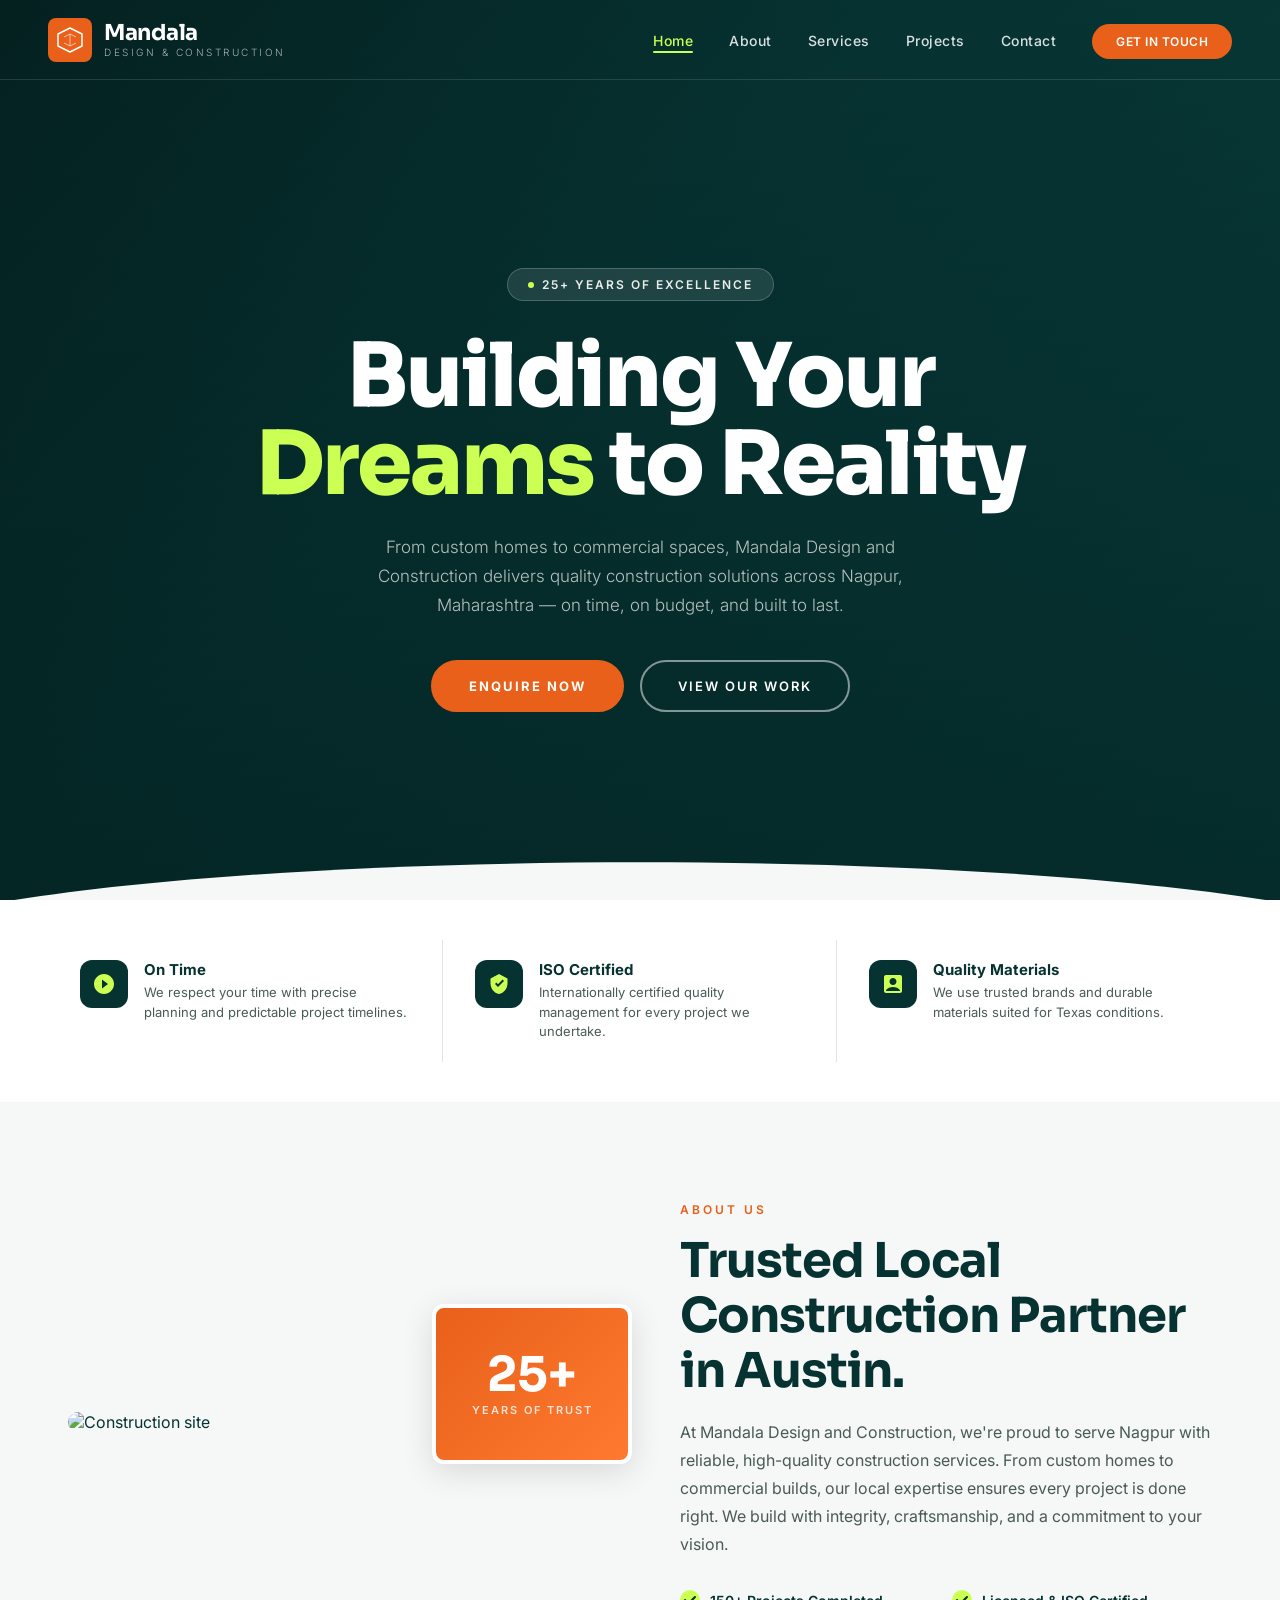
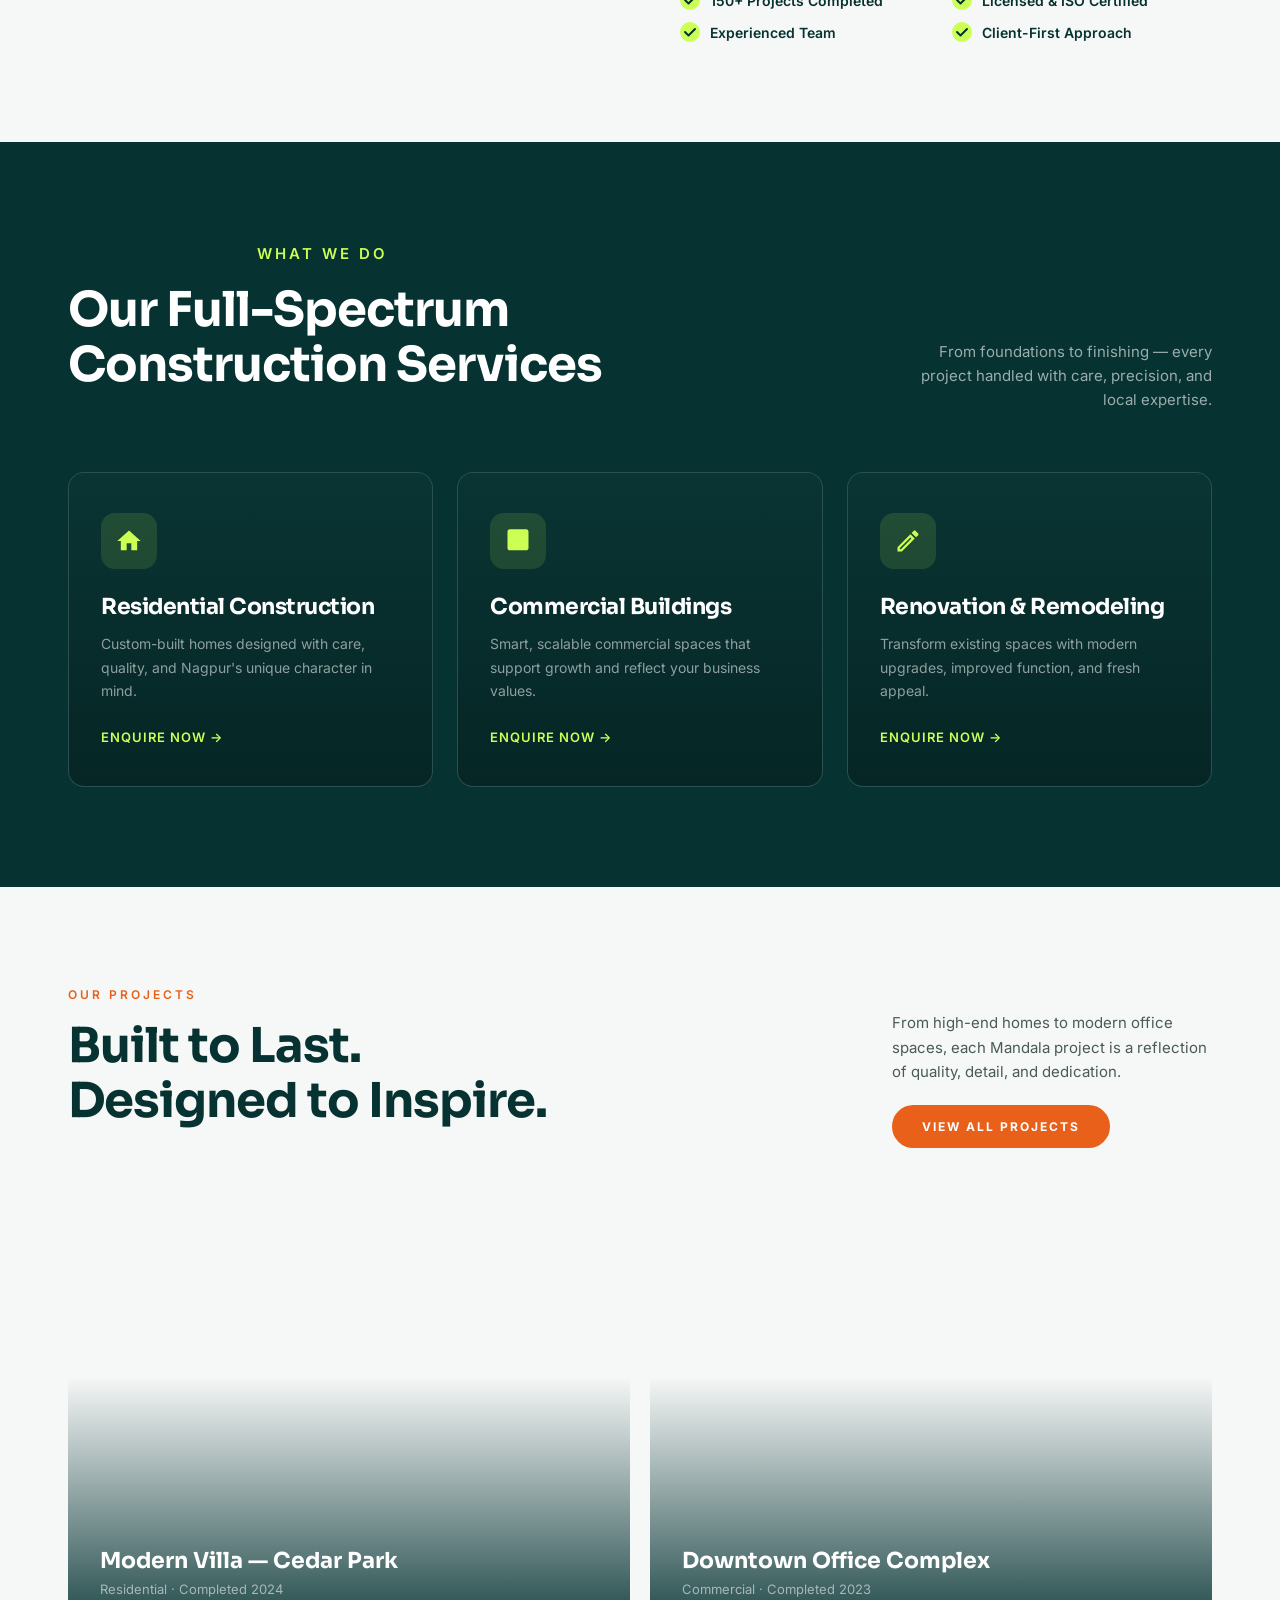
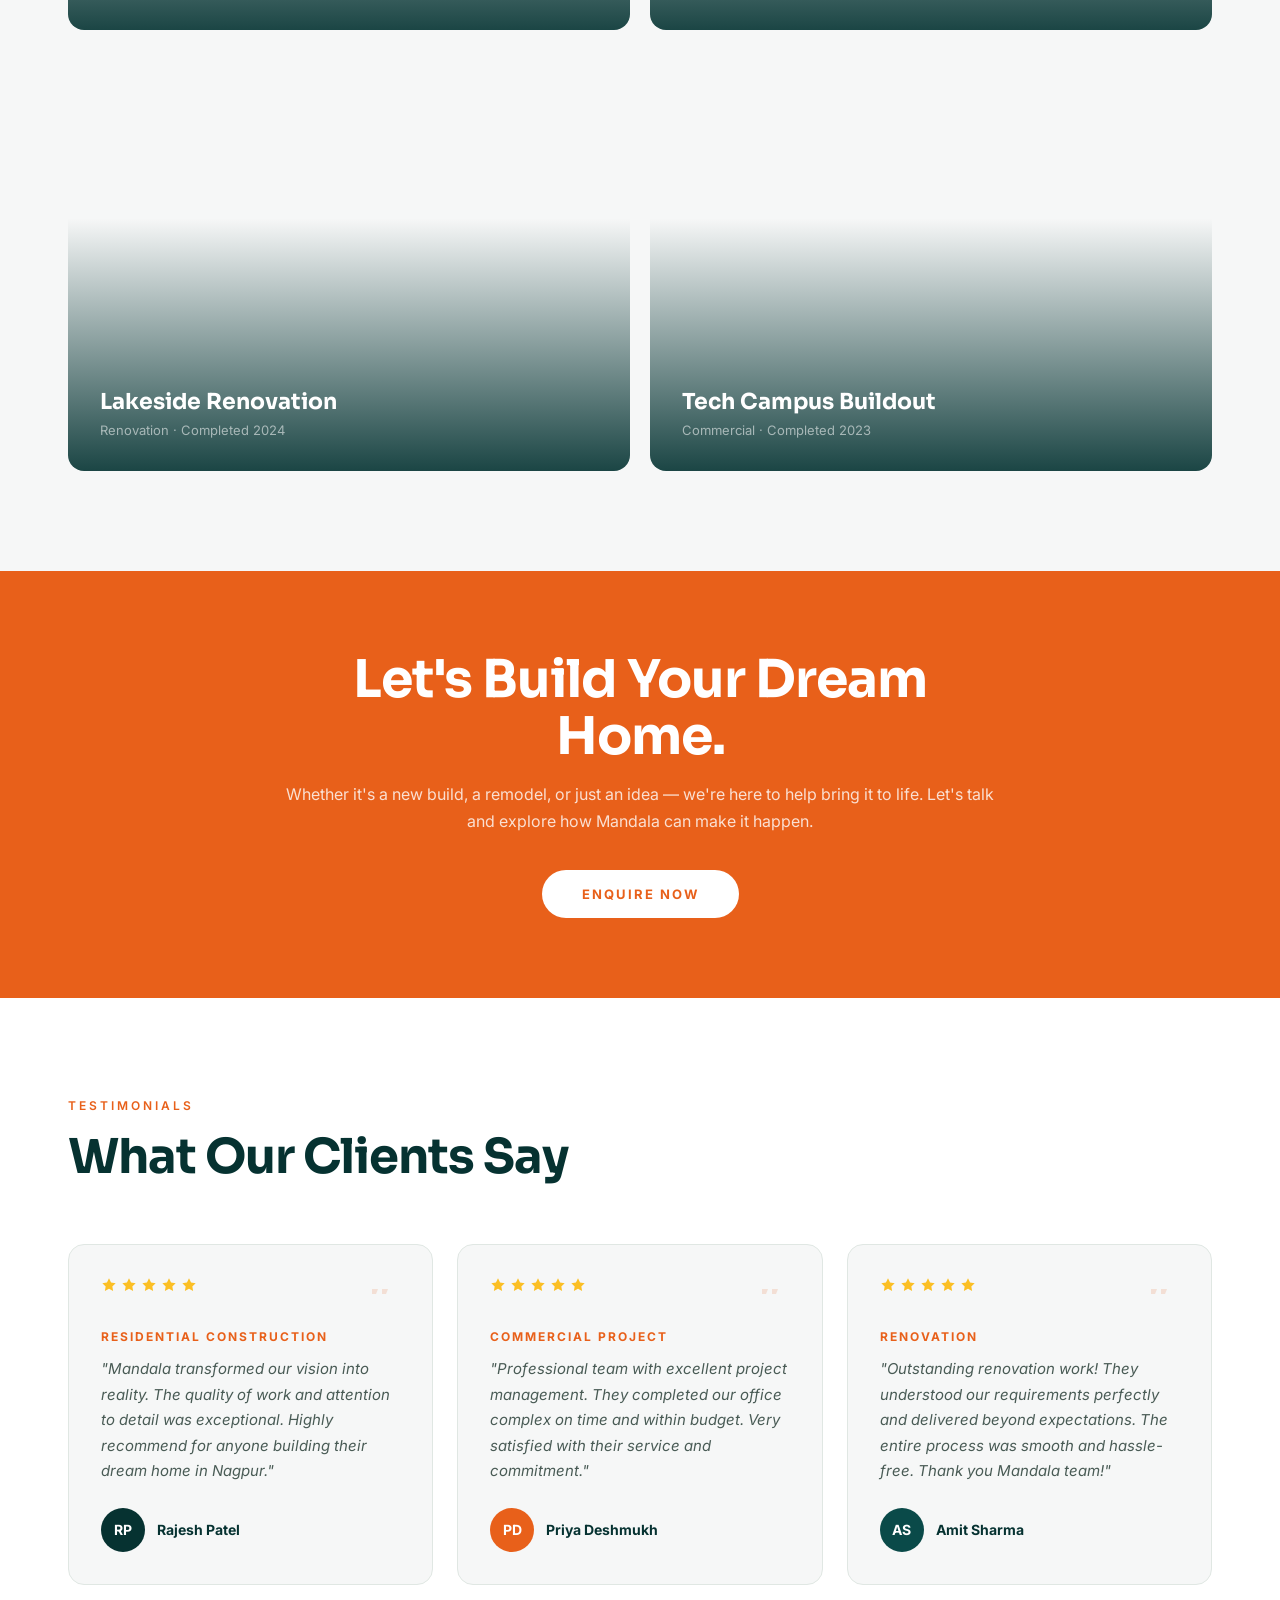
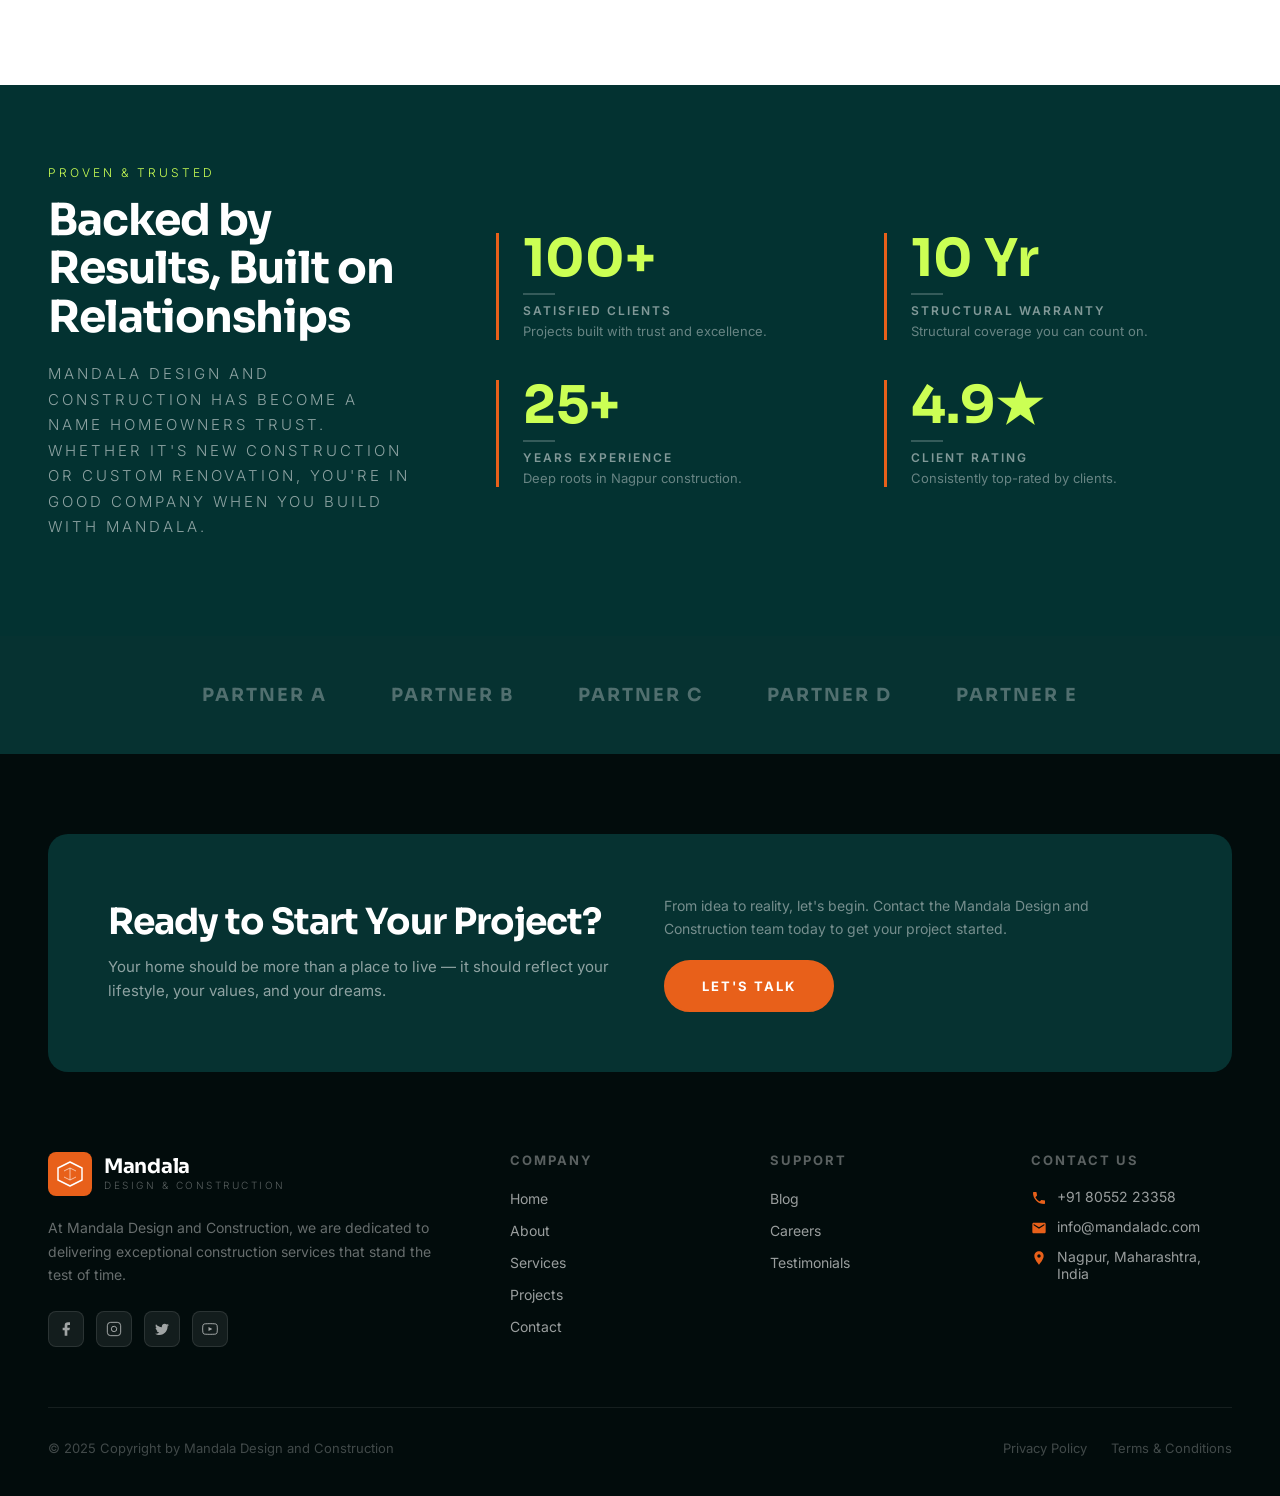
==== commit a2d6752c: "changes" ====
--- a/index.html
+++ b/index.html
@@ -182,13 +182,13 @@
     background-image: url('https://images.unsplash.com/photo-1486325212027-8081e485255e?w=1600&q=80');
     background-size: cover;
     background-position: center;
-    opacity: 0.18;
+    opacity: 0.35;
   }
 
   .hero-overlay {
     position: absolute;
     inset: 0;
-    background: linear-gradient(to bottom, rgba(6,50,49,0.6) 0%, rgba(3,34,33,0.85) 100%);
+    background: linear-gradient(to bottom, rgba(6,50,49,0.5) 0%, rgba(3,34,33,0.75) 100%);
   }
 
   .hero-content {
@@ -1412,10 +1412,10 @@
         <svg class="quote-icon" viewBox="0 0 64 64"><path d="M8 20h12l-4 10H8V20zm20 0h12l-4 10H28V20z" opacity="0.5"/></svg>
       </div>
       <h6>Residential Construction</h6>
-      <p>"It turned our dream home into reality. The attention to detail and craftsmanship were truly outstanding."</p>
+      <p>"Mandala transformed our vision into reality. The quality of work and attention to detail was exceptional. Highly recommend for anyone building their dream home in Nagpur."</p>
       <div class="reviewer">
-        <div class="reviewer-avatar" style="background:var(--primary);">MR</div>
-        <span class="reviewer-name">Martin Roberts</span>
+        <div class="reviewer-avatar" style="background:var(--primary);">RP</div>
+        <span class="reviewer-name">Rajesh Patel</span>
       </div>
     </div>
 
@@ -1431,10 +1431,10 @@
         <svg class="quote-icon" viewBox="0 0 64 64"><path d="M8 20h12l-4 10H8V20zm20 0h12l-4 10H28V20z" opacity="0.5"/></svg>
       </div>
       <h6>Commercial Project</h6>
-      <p>"Professional, punctual, and reliable — Mandala delivered our office space on time and beyond expectations."</p>
+      <p>"Professional team with excellent project management. They completed our office complex on time and within budget. Very satisfied with their service and commitment."</p>
       <div class="reviewer">
-        <div class="reviewer-avatar" style="background:var(--accent);">EB</div>
-        <span class="reviewer-name">Emily Blunt</span>
+        <div class="reviewer-avatar" style="background:var(--accent);">PD</div>
+        <span class="reviewer-name">Priya Deshmukh</span>
       </div>
     </div>
 
@@ -1450,10 +1450,10 @@
         <svg class="quote-icon" viewBox="0 0 64 64"><path d="M8 20h12l-4 10H8V20zm20 0h12l-4 10H28V20z" opacity="0.5"/></svg>
       </div>
       <h6>Renovation</h6>
-      <p>"From the first consultation to the final handover, Mandala made the entire process smooth and stress-free."</p>
+      <p>"Outstanding renovation work! They understood our requirements perfectly and delivered beyond expectations. The entire process was smooth and hassle-free. Thank you Mandala team!"</p>
       <div class="reviewer">
-        <div class="reviewer-avatar" style="background:#0a4a49;">SJ</div>
-        <span class="reviewer-name">Sarah Johnson</span>
+        <div class="reviewer-avatar" style="background:#0a4a49;">AS</div>
+        <span class="reviewer-name">Amit Sharma</span>
       </div>
     </div>
   </div>
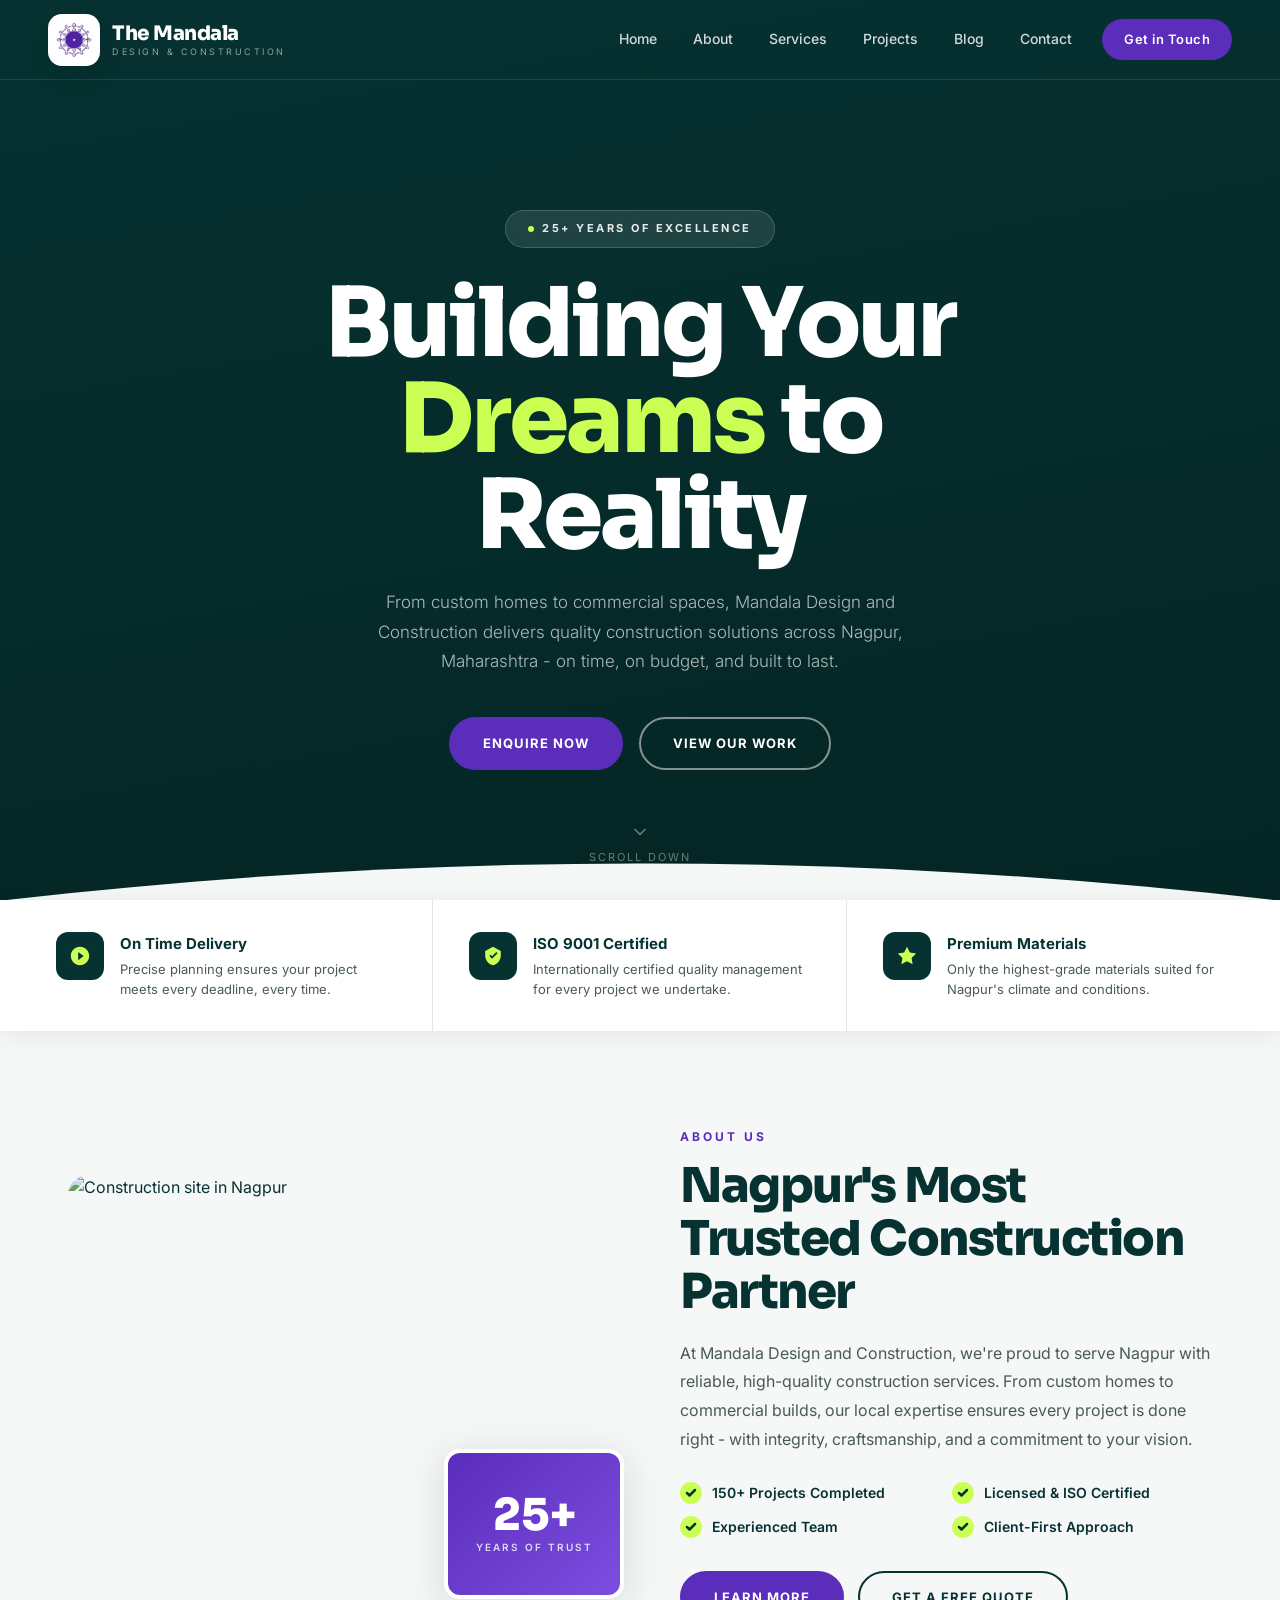
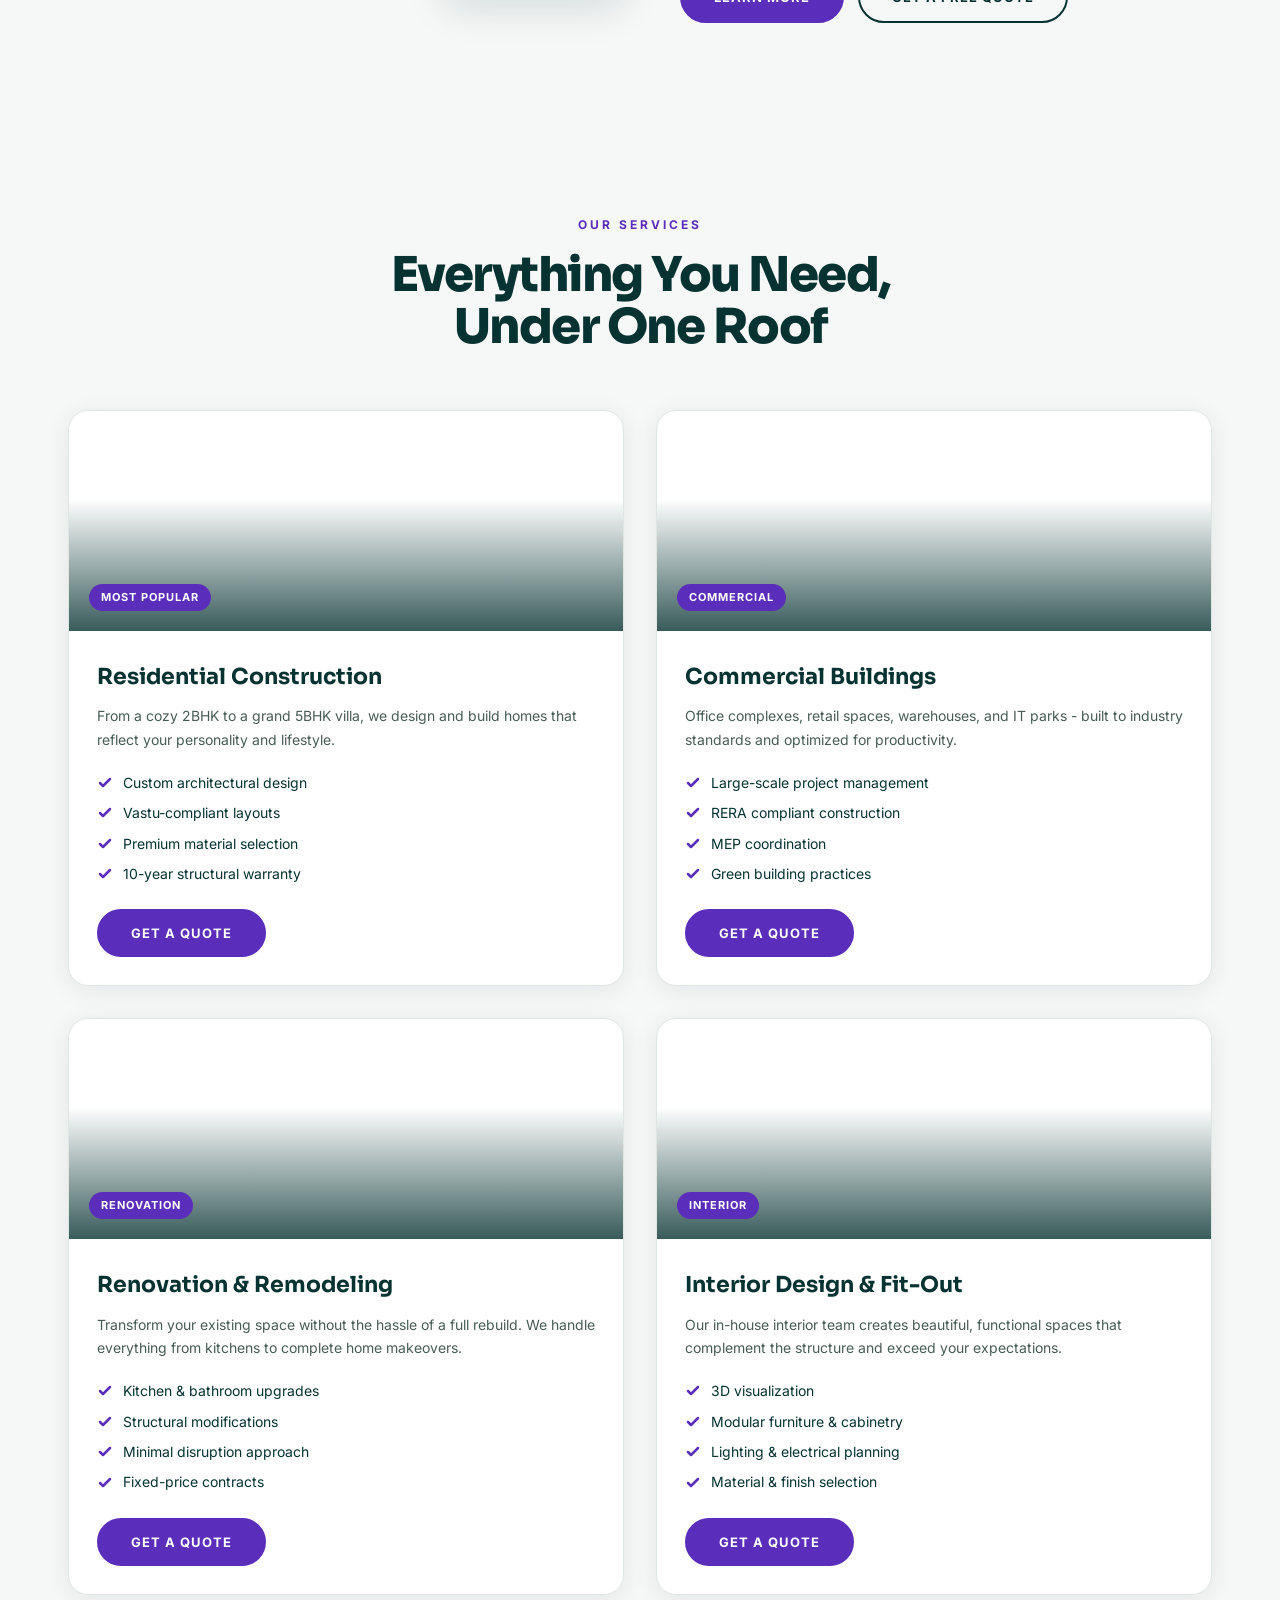
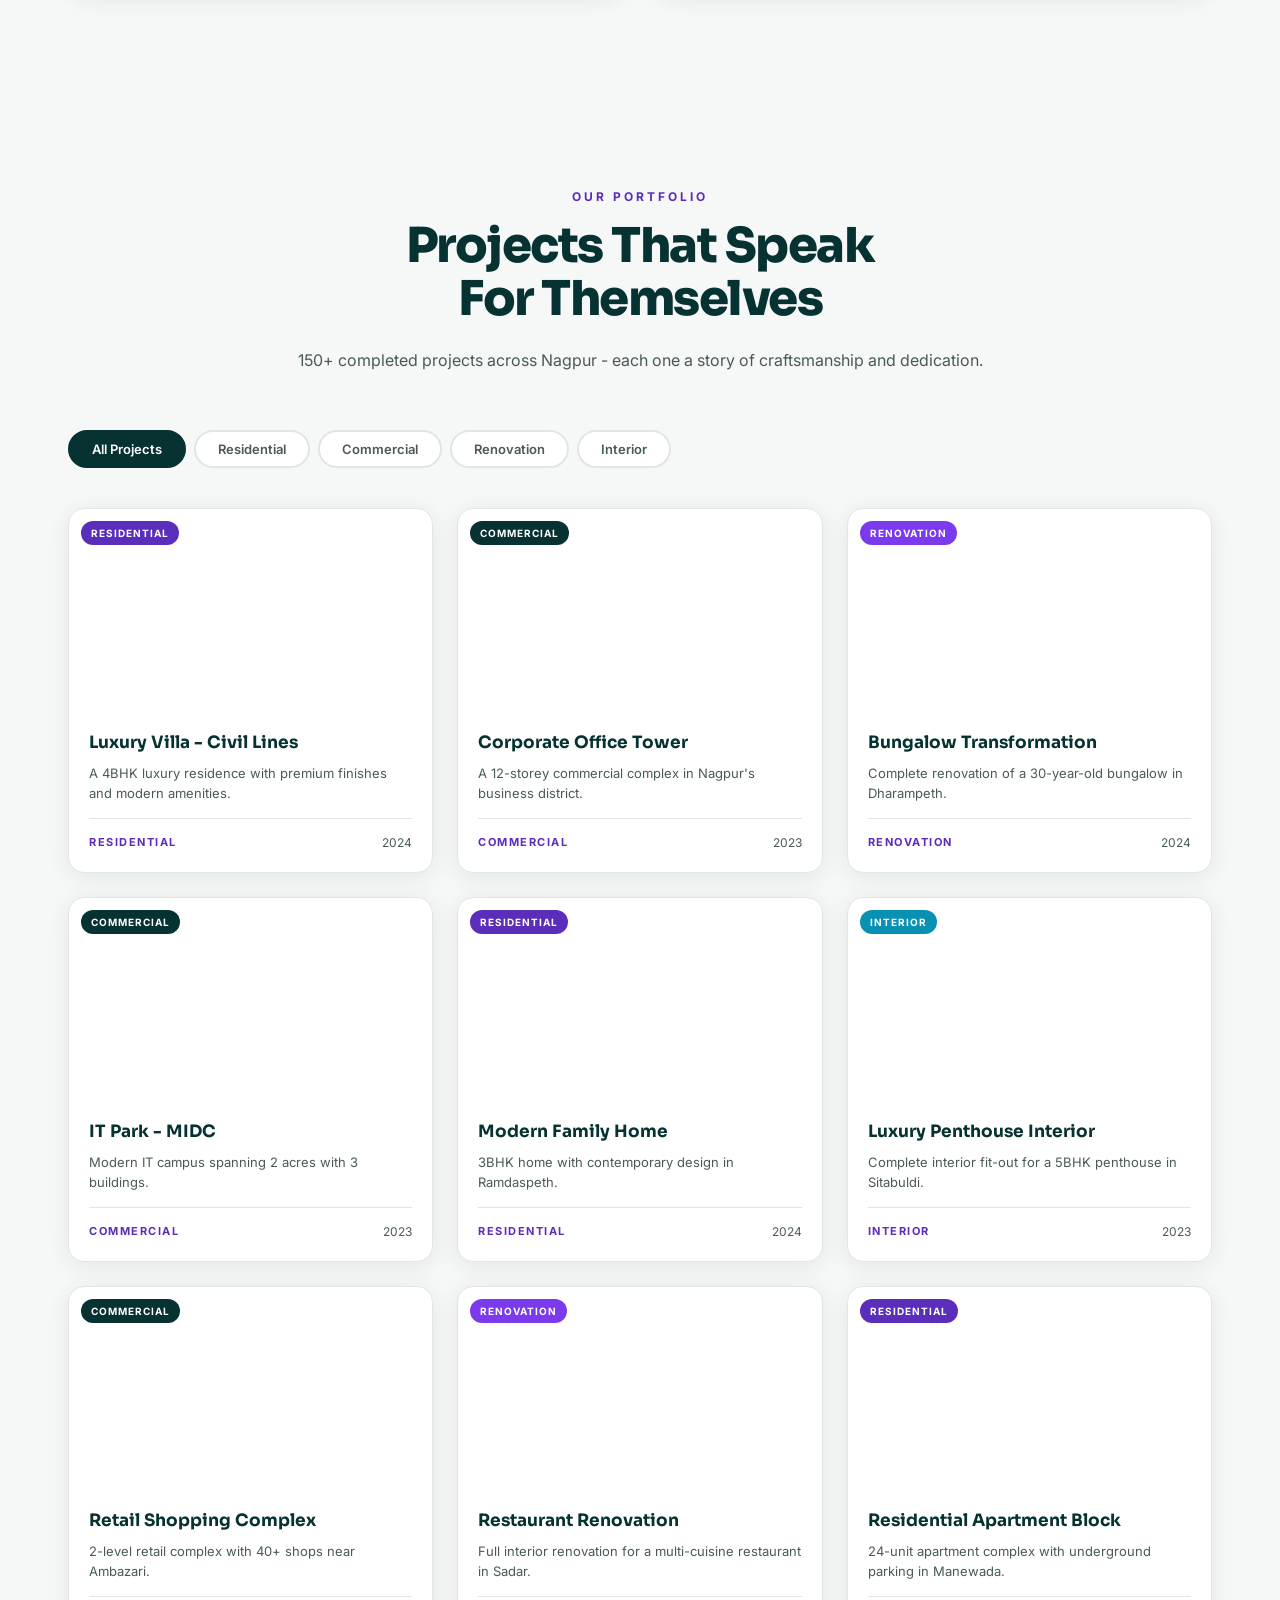
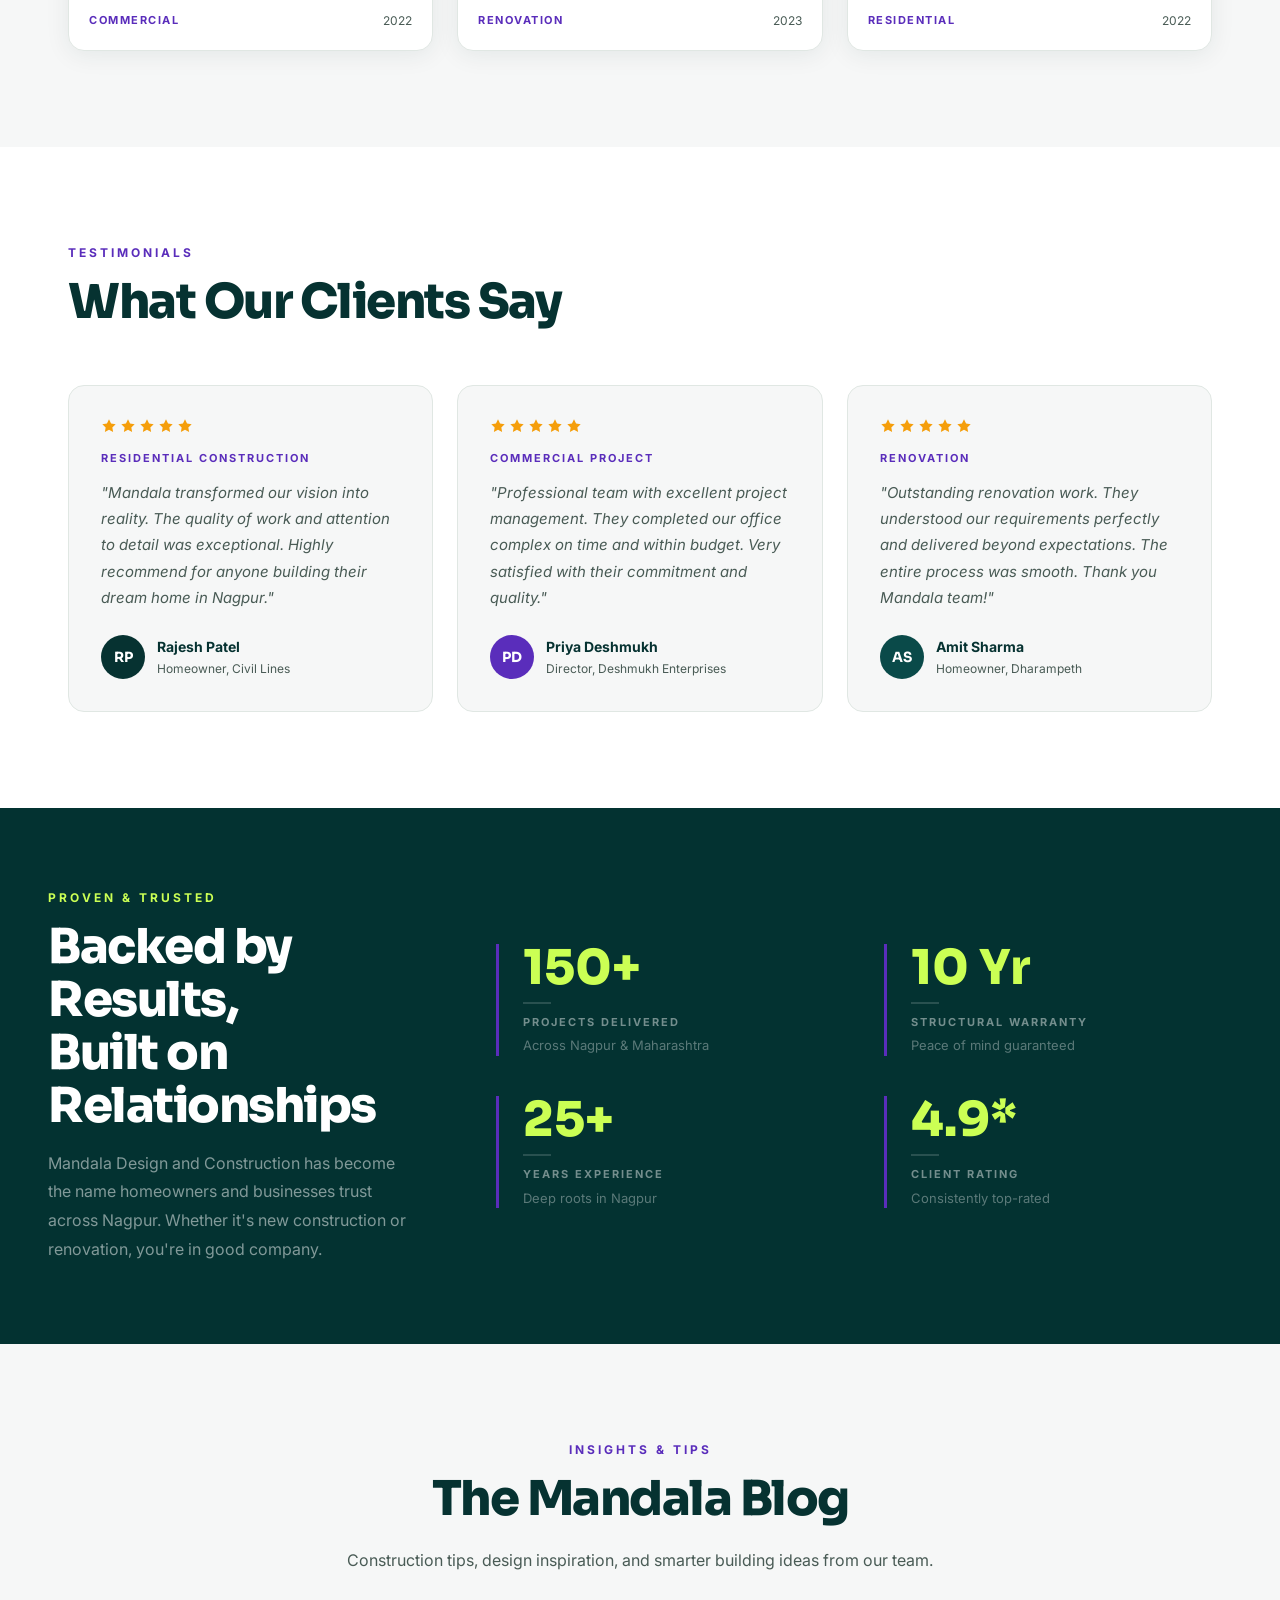
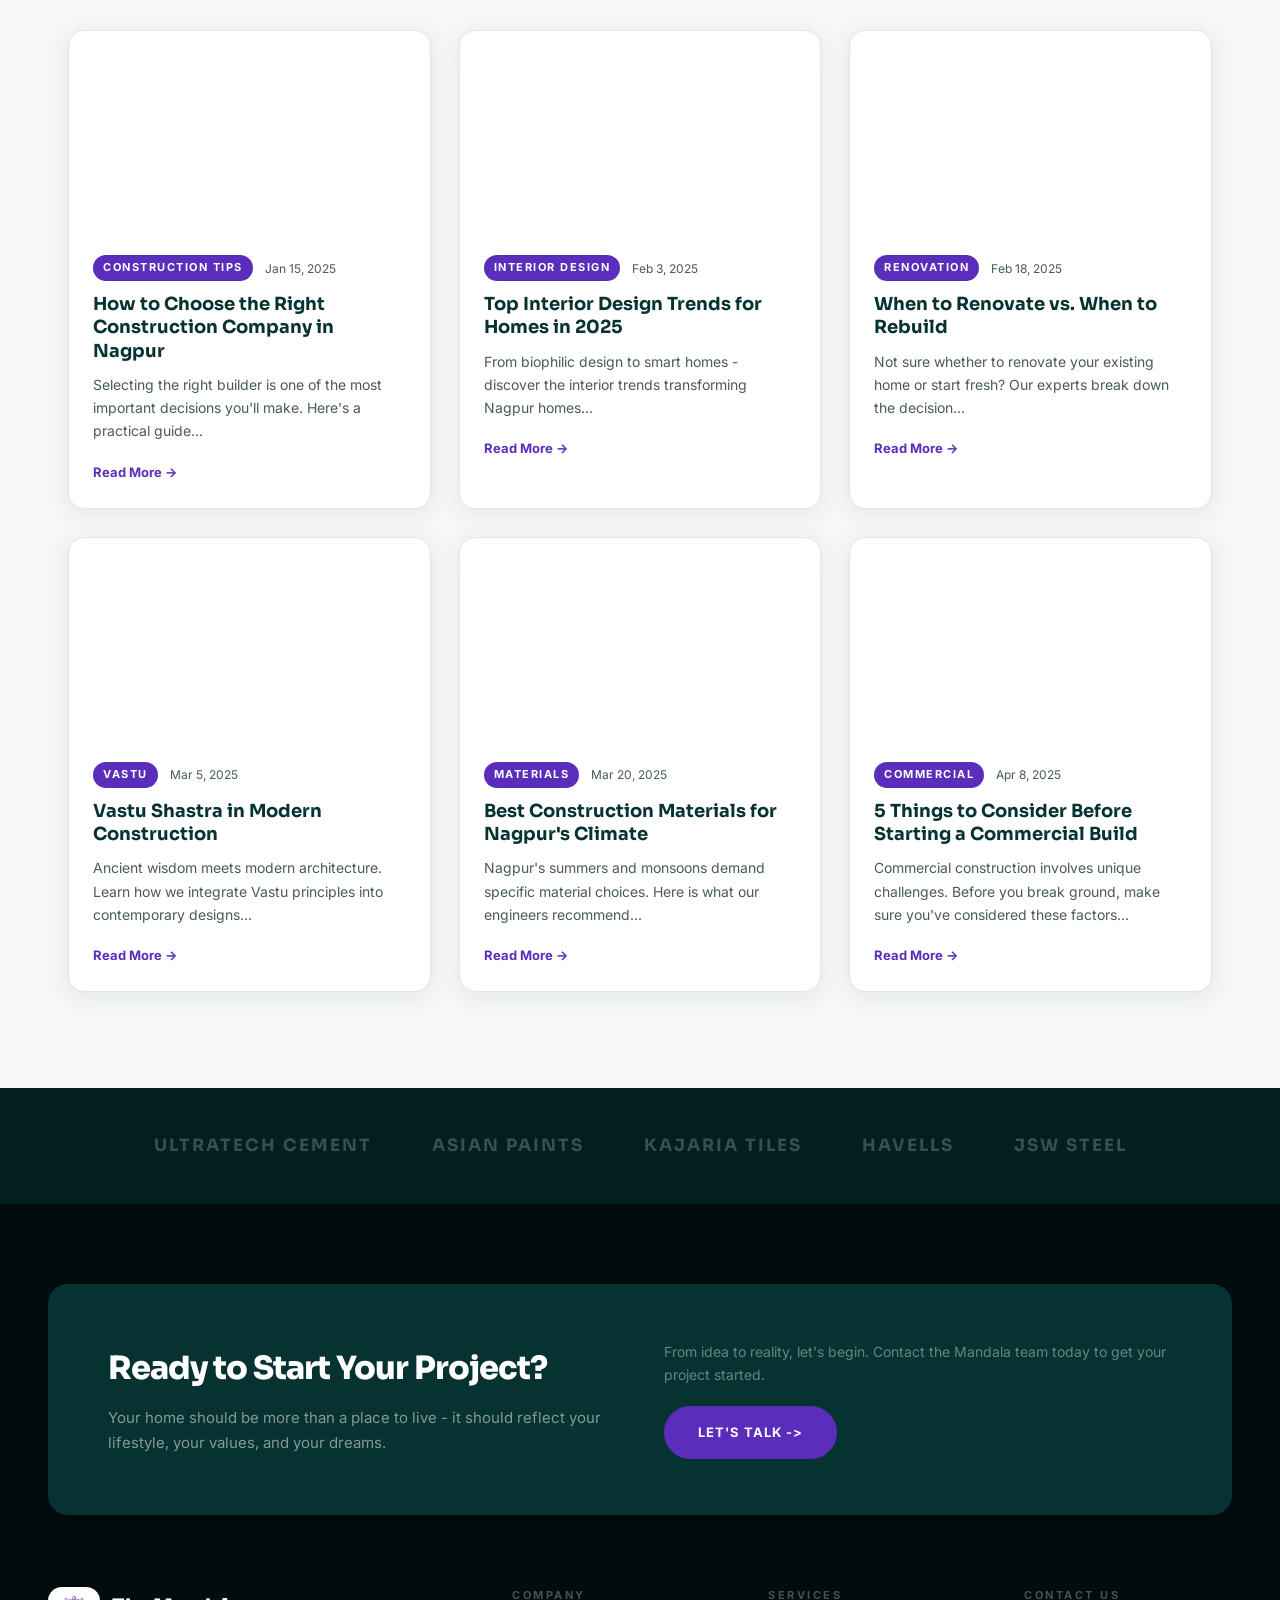
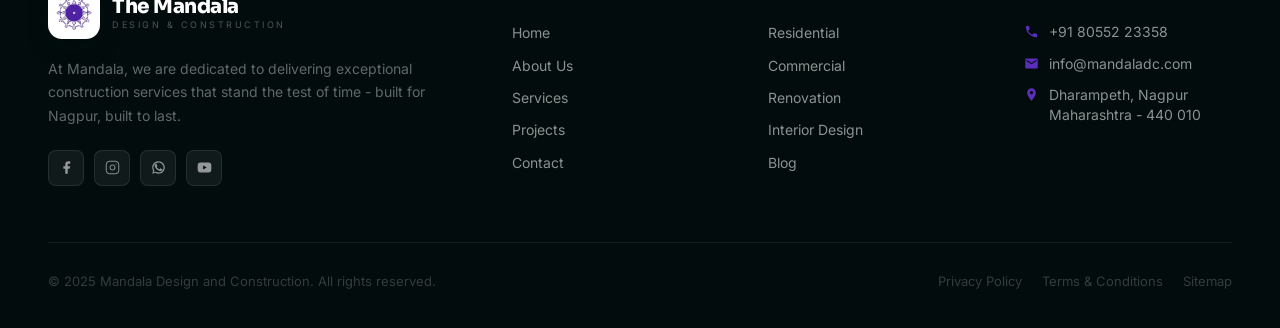
==== commit 8279133f: "changes" ====
--- a/index.html
+++ b/index.html
@@ -1,1621 +1,411 @@
-<!DOCTYPE html>
+﻿<!DOCTYPE html>
 <html lang="en">
 <head>
 <meta charset="UTF-8">
 <meta name="viewport" content="width=device-width, initial-scale=1.0">
-<title>Mandala Design and Construction</title>
+<link rel="preconnect" href="https://fonts.googleapis.com">
+<link rel="preconnect" href="https://fonts.gstatic.com" crossorigin>
 <link href="https://fonts.googleapis.com/css2?family=Inter:wght@300;400;500;600;700;800&family=Sora:wght@600;700;800&display=swap" rel="stylesheet">
-<style>
-  :root {
-    --primary: #063231;
-    --primary-light: #0a4a49;
-    --accent: #E8601A;
-    --accent-light: #ff7a30;
-    --lime: #cbff54;
-    --white: #ffffff;
-    --off-white: #f6f7f7;
-    --text-muted: #495b55;
-    --border: #e0e7e3;
-    --dark-green: #033231;
-  }
-
-  * { margin: 0; padding: 0; box-sizing: border-box; }
-
-  body {
-    font-family: 'Inter', sans-serif;
-    font-weight: 400;
-    color: var(--primary);
-    background: var(--off-white);
-    overflow-x: hidden;
-  }
-
-  /* ===== NAVBAR ===== */
-  #masthead {
-    position: absolute;
-    top: 0; left: 0; right: 0;
-    z-index: 100;
-    background: transparent;
-  }
-
-  .main-header-bar {
-    display: flex;
-    align-items: center;
-    justify-content: space-between;
-    padding: 0 48px;
-    height: 80px;
-    border-bottom: 1px solid rgba(255,255,255,0.12);
-  }
-
-  /* Logo */
-  .mandala-logo {
-    display: flex;
-    align-items: center;
-    gap: 12px;
-    text-decoration: none;
-  }
-
-  .logo-icon {
-    width: 44px;
-    height: 44px;
-    background: var(--accent);
-    border-radius: 8px;
-    display: flex;
-    align-items: center;
-    justify-content: center;
-    flex-shrink: 0;
-    position: relative;
-  }
-
-  .logo-icon svg {
-    width: 28px;
-    height: 28px;
-    fill: white;
-  }
-
-  .logo-text-block {
-    display: flex;
-    flex-direction: column;
-    line-height: 1;
-  }
-
-  .logo-name {
-    font-family: 'Sora', sans-serif;
-    font-weight: 700;
-    font-size: 22px;
-    color: #ffffff;
-    letter-spacing: -0.3px;
-  }
-
-  .logo-tagline {
-    font-family: 'Inter', sans-serif;
-    font-weight: 300;
-    font-size: 10px;
-    color: rgba(255,255,255,0.65);
-    letter-spacing: 2.5px;
-    text-transform: uppercase;
-    margin-top: 3px;
-  }
-
-  /* Nav links */
-  .nav-links {
-    display: flex;
-    align-items: center;
-    list-style: none;
-    gap: 36px;
-  }
-
-  .nav-links a {
-    font-family: 'Inter', sans-serif;
-    font-weight: 500;
-    font-size: 14px;
-    color: rgba(255,255,255,0.85);
-    text-decoration: none;
-    letter-spacing: 0.5px;
-    transition: color 0.2s;
-    position: relative;
-  }
-
-  .nav-links a:hover,
-  .nav-links a.active {
-    color: var(--lime);
-  }
-
-  .nav-links a.active::after {
-    content: '';
-    position: absolute;
-    bottom: -4px;
-    left: 0; right: 0;
-    height: 2px;
-    background: var(--lime);
-    border-radius: 1px;
-  }
-
-  .nav-cta {
-    background: var(--accent) !important;
-    color: white !important;
-    padding: 10px 24px;
-    border-radius: 40px;
-    font-weight: 600 !important;
-    letter-spacing: 1px;
-    text-transform: uppercase;
-    font-size: 12px !important;
-    transition: background 0.2s, transform 0.15s !important;
-  }
-
-  .nav-cta:hover {
-    background: var(--accent-light) !important;
-    transform: translateY(-1px);
-    color: white !important;
-  }
-
-  .nav-cta::after { display: none !important; }
-
-  .mobile-toggle {
-    display: none;
-    background: none;
-    border: none;
-    cursor: pointer;
-    padding: 8px;
-  }
-
-  .mobile-toggle svg {
-    fill: white;
-    width: 24px;
-    height: 24px;
-  }
-
-  /* ===== HERO SECTION ===== */
-  .hero-section {
-    position: relative;
-    min-height: 100vh;
-    display: flex;
-    align-items: center;
-    justify-content: center;
-    text-align: center;
-    background: linear-gradient(135deg, #020f0e 0%, #063231 40%, #0a4a49 100%);
-    overflow: hidden;
-  }
-
-  .hero-bg {
-    position: absolute;
-    inset: 0;
-    background-image: url('https://images.unsplash.com/photo-1486325212027-8081e485255e?w=1600&q=80');
-    background-size: cover;
-    background-position: center;
-    opacity: 0.35;
-  }
-
-  .hero-overlay {
-    position: absolute;
-    inset: 0;
-    background: linear-gradient(to bottom, rgba(6,50,49,0.5) 0%, rgba(3,34,33,0.75) 100%);
-  }
-
-  .hero-content {
-    position: relative;
-    z-index: 2;
-    max-width: 820px;
-    padding: 0 24px;
-    padding-top: 80px;
-  }
-
-  .hero-badge {
-    display: inline-flex;
-    align-items: center;
-    gap: 8px;
-    background: rgba(255,255,255,0.1);
-    border: 1px solid rgba(255,255,255,0.2);
-    color: rgba(255,255,255,0.9);
-    font-size: 12px;
-    font-weight: 600;
-    letter-spacing: 2px;
-    text-transform: uppercase;
-    padding: 8px 20px;
-    border-radius: 40px;
-    margin-bottom: 32px;
-  }
-
-  .hero-badge .dot {
-    width: 6px;
-    height: 6px;
-    background: var(--lime);
-    border-radius: 50%;
-  }
-
-  .hero-title {
-    font-family: 'Sora', sans-serif;
-    font-weight: 800;
-    font-size: clamp(52px, 8vw, 88px);
-    color: white;
-    line-height: 1.0;
-    letter-spacing: -2px;
-    margin-bottom: 24px;
-  }
-
-  .hero-title span {
-    color: var(--lime);
-  }
-
-  .hero-subtitle {
-    font-size: 17px;
-    color: rgba(255,255,255,0.7);
-    line-height: 1.7;
-    max-width: 580px;
-    margin: 0 auto 40px;
-    font-weight: 300;
-  }
-
-  .hero-buttons {
-    display: flex;
-    gap: 16px;
-    justify-content: center;
-    flex-wrap: wrap;
-  }
-
-  .btn-primary {
-    background: var(--accent);
-    color: white;
-    padding: 16px 36px;
-    border-radius: 40px;
-    font-family: 'Inter', sans-serif;
-    font-weight: 700;
-    font-size: 13px;
-    letter-spacing: 2px;
-    text-transform: uppercase;
-    text-decoration: none;
-    transition: background 0.2s, transform 0.15s;
-    border: 2px solid var(--accent);
-  }
-
-  .btn-primary:hover {
-    background: var(--accent-light);
-    border-color: var(--accent-light);
-    transform: translateY(-2px);
-    color: white;
-  }
-
-  .btn-secondary {
-    background: transparent;
-    color: white;
-    padding: 16px 36px;
-    border-radius: 40px;
-    font-family: 'Inter', sans-serif;
-    font-weight: 600;
-    font-size: 13px;
-    letter-spacing: 2px;
-    text-transform: uppercase;
-    text-decoration: none;
-    transition: all 0.2s;
-    border: 2px solid rgba(255,255,255,0.5);
-  }
-
-  .btn-secondary:hover {
-    background: rgba(255,255,255,0.1);
-    border-color: white;
-    transform: translateY(-2px);
-    color: white;
-  }
-
-  /* Hero curve */
-  .hero-curve {
-    position: absolute;
-    bottom: -2px;
-    left: 0; right: 0;
-  }
-
-  /* ===== TRUST STRIP ===== */
-  .trust-strip {
-    background: white;
-    padding: 40px 48px;
-    position: relative;
-    z-index: 2;
-  }
-
-  .trust-grid {
-    max-width: 1200px;
-    margin: 0 auto;
-    display: grid;
-    grid-template-columns: repeat(3, 1fr);
-    gap: 0;
-  }
-
-  .trust-item {
-    display: flex;
-    align-items: flex-start;
-    gap: 16px;
-    padding: 20px 32px;
-    border-right: 1px solid var(--border);
-  }
-
-  .trust-item:last-child { border-right: none; }
-
-  .trust-icon {
-    width: 48px;
-    height: 48px;
-    background: #063231;
-    border-radius: 12px;
-    display: flex;
-    align-items: center;
-    justify-content: center;
-    flex-shrink: 0;
-  }
-
-  .trust-icon svg {
-    fill: var(--lime);
-    width: 24px;
-    height: 24px;
-  }
-
-  .trust-item h5 {
-    font-family: 'Inter', sans-serif;
-    font-weight: 700;
-    font-size: 15px;
-    color: var(--primary);
-    margin-bottom: 4px;
-  }
-
-  .trust-item p {
-    font-size: 13px;
-    color: var(--text-muted);
-    line-height: 1.5;
-  }
-
-  /* ===== ABOUT SECTION ===== */
-  .section {
-    padding: 100px 48px;
-    max-width: 1240px;
-    margin: 0 auto;
-  }
-
-  .section-full {
-    padding: 100px 0;
-  }
-
-  .section-inner {
-    max-width: 1240px;
-    margin: 0 auto;
-    padding: 0 48px;
-  }
-
-  .about-grid {
-    display: grid;
-    grid-template-columns: 1fr 1fr;
-    gap: 80px;
-    align-items: center;
-  }
-
-  .about-images {
-    position: relative;
-  }
-
-  .about-img-main {
-    width: 100%;
-    border-radius: 16px;
-    object-fit: cover;
-    height: 380px;
-    display: block;
-    background: var(--border);
-  }
-
-  .about-img-accent {
-    position: absolute;
-    bottom: -32px;
-    right: -32px;
-    width: 200px;
-    height: 160px;
-    border-radius: 12px;
-    object-fit: cover;
-    border: 4px solid white;
-    box-shadow: 0 8px 32px rgba(0,0,0,0.12);
-    background: var(--primary);
-  }
-
-  .section-label {
-    font-family: 'Inter', sans-serif;
-    font-weight: 600;
-    font-size: 12px;
-    letter-spacing: 3px;
-    text-transform: uppercase;
-    color: var(--accent);
-    margin-bottom: 16px;
-  }
-
-  .section-title {
-    font-family: 'Sora', sans-serif;
-    font-weight: 700;
-    font-size: clamp(32px, 4vw, 48px);
-    color: var(--primary);
-    line-height: 1.15;
-    letter-spacing: -1px;
-    margin-bottom: 20px;
-  }
-
-  .section-body {
-    font-size: 16px;
-    color: var(--text-muted);
-    line-height: 1.75;
-    margin-bottom: 32px;
-  }
-
-  .check-list {
-    display: grid;
-    grid-template-columns: 1fr 1fr;
-    gap: 12px;
-    list-style: none;
-  }
-
-  .check-list li {
-    display: flex;
-    align-items: center;
-    gap: 10px;
-    font-size: 14px;
-    font-weight: 600;
-    color: var(--primary);
-  }
-
-  .check-list li::before {
-    content: '';
-    width: 20px;
-    height: 20px;
-    background: var(--lime);
-    border-radius: 50%;
-    flex-shrink: 0;
-    background-image: url("data:image/svg+xml,%3Csvg viewBox='0 0 20 20' xmlns='http://www.w3.org/2000/svg'%3E%3Cpath d='M5 10l3.5 3.5L15 7' stroke='%23063231' stroke-width='2' fill='none' stroke-linecap='round' stroke-linejoin='round'/%3E%3C/svg%3E");
-    background-size: cover;
-  }
-
-  /* ===== SERVICES SECTION ===== */
-  .services-section {
-    background: var(--primary);
-    padding: 100px 0;
-  }
-
-  .services-header {
-    max-width: 1240px;
-    margin: 0 auto 60px;
-    padding: 0 48px;
-    display: flex;
-    align-items: flex-end;
-    justify-content: space-between;
-    gap: 40px;
-  }
-
-  .services-header .section-title { color: white; }
-  .services-header .section-label { color: var(--lime); }
-
-  .services-header p {
-    color: rgba(255,255,255,0.6);
-    font-size: 15px;
-    max-width: 320px;
-    text-align: right;
-    line-height: 1.6;
-  }
-
-  .services-grid {
-    max-width: 1240px;
-    margin: 0 auto;
-    padding: 0 48px;
-    display: grid;
-    grid-template-columns: repeat(3, 1fr);
-    gap: 24px;
-  }
-
-  .service-card {
-    background: rgba(255,255,255,0.05);
-    border: 1px solid rgba(255,255,255,0.1);
-    border-radius: 16px;
-    padding: 40px 32px;
-    transition: all 0.25s;
-    position: relative;
-    overflow: hidden;
-    background-size: cover;
-    background-position: center;
-  }
-
-  .service-card::after {
-    content: '';
-    position: absolute;
-    inset: 0;
-    background: linear-gradient(to bottom, rgba(6,50,49,0.75) 0%, rgba(3,34,33,0.85) 100%);
-    z-index: 0;
-  }
-
-  .service-card > * {
-    position: relative;
-    z-index: 1;
-  }
-
-  .service-card::before {
-    content: '';
-    position: absolute;
-    top: 0; left: 0; right: 0;
-    height: 3px;
-    background: var(--accent);
-    transform: scaleX(0);
-    transform-origin: left;
-    transition: transform 0.3s;
-    z-index: 2;
-  }
-
-  .service-card:hover {
-    border-color: rgba(255,255,255,0.2);
-    transform: translateY(-4px);
-  }
-
-  .service-card:hover::after {
-    background: linear-gradient(to bottom, rgba(6,50,49,0.70) 0%, rgba(3,34,33,0.80) 100%);
-  }
-
-  .service-card:hover::before { transform: scaleX(1); }
-
-  .service-icon {
-    width: 56px;
-    height: 56px;
-    background: rgba(203,255,84,0.12);
-    border-radius: 14px;
-    display: flex;
-    align-items: center;
-    justify-content: center;
-    margin-bottom: 24px;
-  }
-
-  .service-icon svg {
-    fill: var(--lime);
-    width: 28px;
-    height: 28px;
-  }
-
-  .service-card h4 {
-    font-family: 'Sora', sans-serif;
-    font-weight: 700;
-    font-size: 22px;
-    color: white;
-    margin-bottom: 12px;
-    letter-spacing: -0.5px;
-  }
-
-  .service-card p {
-    font-size: 14px;
-    color: rgba(255,255,255,0.55);
-    line-height: 1.65;
-    margin-bottom: 24px;
-  }
-
-  .service-link {
-    color: var(--lime);
-    font-size: 13px;
-    font-weight: 600;
-    text-decoration: none;
-    letter-spacing: 1px;
-    text-transform: uppercase;
-    display: inline-flex;
-    align-items: center;
-    gap: 6px;
-    transition: gap 0.2s;
-  }
-
-  .service-link:hover { gap: 10px; color: var(--lime); }
-
-  /* ===== PROJECTS ===== */
-  .projects-section {
-    background: var(--off-white);
-    padding: 100px 0;
-  }
-
-  .projects-header {
-    max-width: 1240px;
-    margin: 0 auto 60px;
-    padding: 0 48px;
-    display: flex;
-    align-items: flex-end;
-    justify-content: space-between;
-    gap: 40px;
-  }
-
-  .projects-grid {
-    max-width: 1240px;
-    margin: 0 auto;
-    padding: 0 48px;
-    display: grid;
-    grid-template-columns: repeat(2, 1fr);
-    gap: 20px;
-  }
-
-  .project-card {
-    border-radius: 16px;
-    overflow: hidden;
-    aspect-ratio: 4/3;
-    background: var(--primary);
-    position: relative;
-  }
-
-  .project-card-inner {
-    position: absolute;
-    inset: 0;
-    display: flex;
-    align-items: flex-end;
-    padding: 32px;
-    background: linear-gradient(to top, rgba(3,50,49,0.9) 0%, transparent 60%);
-  }
-
-  .project-card-content h4 {
-    font-family: 'Sora', sans-serif;
-    font-weight: 700;
-    font-size: 22px;
-    color: white;
-    margin-bottom: 4px;
-  }
-
-  .project-card-content span {
-    font-size: 13px;
-    color: rgba(255,255,255,0.55);
-  }
-
-  .project-placeholder {
-    width: 100%;
-    height: 100%;
-    object-fit: cover;
-    opacity: 0.4;
-  }
-
-  /* ===== CTA SECTION ===== */
-  .cta-section {
-    background: var(--accent);
-    padding: 80px 48px;
-    text-align: center;
-  }
-
-  .cta-inner {
-    max-width: 720px;
-    margin: 0 auto;
-  }
-
-  .cta-section h3 {
-    font-family: 'Sora', sans-serif;
-    font-weight: 700;
-    font-size: clamp(32px, 5vw, 52px);
-    color: white;
-    margin-bottom: 16px;
-    line-height: 1.1;
-    letter-spacing: -1px;
-  }
-
-  .cta-section p {
-    color: rgba(255,255,255,0.8);
-    font-size: 16px;
-    margin-bottom: 36px;
-    line-height: 1.65;
-  }
-
-  .btn-white {
-    background: white;
-    color: var(--accent);
-    padding: 16px 40px;
-    border-radius: 40px;
-    font-family: 'Inter', sans-serif;
-    font-weight: 700;
-    font-size: 13px;
-    letter-spacing: 2px;
-    text-transform: uppercase;
-    text-decoration: none;
-    display: inline-block;
-    transition: all 0.2s;
-  }
-
-  .btn-white:hover {
-    transform: translateY(-2px);
-    box-shadow: 0 8px 24px rgba(0,0,0,0.2);
-    color: var(--accent);
-  }
-
-  /* ===== TESTIMONIALS ===== */
-  .testimonials-section {
-    padding: 100px 0;
-    background: white;
-  }
-
-  .testimonials-header {
-    max-width: 1240px;
-    margin: 0 auto 60px;
-    padding: 0 48px;
-  }
-
-  .testimonials-grid {
-    max-width: 1240px;
-    margin: 0 auto;
-    padding: 0 48px;
-    display: grid;
-    grid-template-columns: repeat(3, 1fr);
-    gap: 24px;
-  }
-
-  .testimonial-card {
-    background: var(--off-white);
-    border-radius: 16px;
-    padding: 32px;
-    border: 1px solid var(--border);
-  }
-
-  .stars {
-    display: flex;
-    gap: 4px;
-    margin-bottom: 20px;
-  }
-
-  .star {
-    width: 16px;
-    height: 16px;
-    fill: #fbbf24;
-  }
-
-  .quote-icon {
-    fill: var(--accent);
-    width: 32px;
-    height: 32px;
-    opacity: 0.3;
-    float: right;
-    margin-left: 12px;
-  }
-
-  .testimonial-card h6 {
-    font-size: 12px;
-    font-weight: 700;
-    letter-spacing: 2px;
-    text-transform: uppercase;
-    color: var(--accent);
-    margin-bottom: 12px;
-  }
-
-  .testimonial-card p {
-    font-size: 15px;
-    color: var(--text-muted);
-    line-height: 1.7;
-    margin-bottom: 24px;
-    font-style: italic;
-  }
-
-  .reviewer {
-    display: flex;
-    align-items: center;
-    gap: 12px;
-  }
-
-  .reviewer-avatar {
-    width: 44px;
-    height: 44px;
-    border-radius: 50%;
-    object-fit: cover;
-    background: var(--primary);
-    display: flex;
-    align-items: center;
-    justify-content: center;
-    color: white;
-    font-weight: 700;
-    font-size: 14px;
-    flex-shrink: 0;
-  }
-
-  .reviewer-name {
-    font-weight: 700;
-    font-size: 14px;
-    color: var(--primary);
-  }
-
-  /* ===== TRUST LOGOS ===== */
-  .logos-section {
-    background: var(--primary);
-    padding: 48px;
-    display: flex;
-    align-items: center;
-    justify-content: center;
-    gap: 64px;
-    flex-wrap: wrap;
-  }
-
-  .logos-section span {
-    color: rgba(255,255,255,0.3);
-    font-weight: 700;
-    font-size: 18px;
-    letter-spacing: 2px;
-    text-transform: uppercase;
-    font-family: 'Sora', sans-serif;
-  }
-
-  /* ===== STATS ===== */
-  .stats-section {
-    background: var(--dark-green);
-    padding: 80px 48px;
-  }
-
-  .stats-grid {
-    max-width: 1240px;
-    margin: 0 auto;
-    display: grid;
-    grid-template-columns: 1fr 2fr;
-    gap: 80px;
-    align-items: center;
-  }
-
-  .stats-left p {
-    font-family: 'Inter', sans-serif;
-    font-weight: 300;
-    font-size: 12px;
-    letter-spacing: 3px;
-    text-transform: uppercase;
-    color: var(--lime);
-    margin-bottom: 16px;
-  }
-
-  .stats-left h2 {
-    font-family: 'Sora', sans-serif;
-    font-weight: 700;
-    font-size: clamp(30px, 4vw, 44px);
-    color: white;
-    line-height: 1.1;
-    margin-bottom: 20px;
-    letter-spacing: -1px;
-  }
-
-  .stats-left .body {
-    font-size: 15px;
-    color: rgba(255,255,255,0.55);
-    line-height: 1.7;
-  }
-
-  .stats-numbers {
-    display: grid;
-    grid-template-columns: repeat(2, 1fr);
-    gap: 40px;
-  }
-
-  .stat-item {
-    padding-left: 24px;
-    border-left: 3px solid var(--accent);
-  }
-
-  .stat-number {
-    font-family: 'Sora', sans-serif;
-    font-weight: 700;
-    font-size: 52px;
-    color: var(--lime);
-    line-height: 1;
-    margin-bottom: 4px;
-  }
-
-  .stat-divider {
-    width: 32px;
-    height: 2px;
-    background: rgba(255,255,255,0.2);
-    margin: 8px 0;
-  }
-
-  .stat-label {
-    font-size: 12px;
-    font-weight: 600;
-    letter-spacing: 2px;
-    text-transform: uppercase;
-    color: rgba(255,255,255,0.5);
-  }
-
-  .stat-desc {
-    font-size: 13px;
-    color: rgba(255,255,255,0.4);
-    margin-top: 4px;
-    line-height: 1.4;
-  }
-
-  /* ===== FOOTER ===== */
-  footer {
-    background: #020c0c;
-    padding: 80px 48px 40px;
-  }
-
-  .footer-top {
-    max-width: 1240px;
-    margin: 0 auto;
-  }
-
-  .footer-cta-box {
-    background: var(--primary);
-    border-radius: 20px;
-    padding: 60px;
-    display: grid;
-    grid-template-columns: 1fr 1fr;
-    gap: 48px;
-    align-items: center;
-    margin-bottom: 80px;
-  }
-
-  .footer-cta-box h3 {
-    font-family: 'Sora', sans-serif;
-    font-weight: 700;
-    font-size: 36px;
-    color: white;
-    line-height: 1.15;
-    letter-spacing: -1px;
-    margin-bottom: 12px;
-  }
-
-  .footer-cta-box p {
-    color: rgba(255,255,255,0.55);
-    font-size: 15px;
-    line-height: 1.65;
-  }
-
-  .footer-grid {
-    max-width: 1240px;
-    margin: 0 auto;
-    display: grid;
-    grid-template-columns: 2fr 1fr 1fr 1fr;
-    gap: 60px;
-    padding-bottom: 60px;
-    border-bottom: 1px solid rgba(255,255,255,0.08);
-  }
-
-  .footer-logo .logo-name { color: white; font-size: 20px; }
-  .footer-logo .logo-tagline { color: rgba(255,255,255,0.35); }
-
-  .footer-about {
-    font-size: 14px;
-    color: rgba(255,255,255,0.4);
-    line-height: 1.7;
-    margin: 20px 0 24px;
-  }
-
-  .footer-social {
-    display: flex;
-    gap: 12px;
-  }
-
-  .social-btn {
-    width: 36px;
-    height: 36px;
-    border-radius: 8px;
-    background: rgba(255,255,255,0.07);
-    border: 1px solid rgba(255,255,255,0.1);
-    display: flex;
-    align-items: center;
-    justify-content: center;
-    cursor: pointer;
-    transition: all 0.2s;
-  }
-
-  .social-btn:hover {
-    background: var(--accent);
-    border-color: var(--accent);
-  }
-
-  .social-btn svg {
-    fill: rgba(255,255,255,0.6);
-    width: 16px;
-    height: 16px;
-  }
-
-  .footer-col h6 {
-    font-family: 'Inter', sans-serif;
-    font-weight: 700;
-    font-size: 13px;
-    letter-spacing: 2px;
-    text-transform: uppercase;
-    color: rgba(255,255,255,0.35);
-    margin-bottom: 20px;
-  }
-
-  .footer-col ul {
-    list-style: none;
-    display: flex;
-    flex-direction: column;
-    gap: 12px;
-  }
-
-  .footer-col a {
-    color: rgba(255,255,255,0.6);
-    text-decoration: none;
-    font-size: 14px;
-    transition: color 0.2s;
-  }
-
-  .footer-col a:hover { color: var(--lime); }
-
-  .contact-row {
-    display: flex;
-    align-items: flex-start;
-    gap: 10px;
-    color: rgba(255,255,255,0.6);
-    font-size: 14px;
-    margin-bottom: 12px;
-  }
-
-  .contact-row svg {
-    fill: var(--accent);
-    width: 16px;
-    height: 16px;
-    flex-shrink: 0;
-    margin-top: 2px;
-  }
-
-  .footer-bottom {
-    max-width: 1240px;
-    margin: 32px auto 0;
-    display: flex;
-    align-items: center;
-    justify-content: space-between;
-    gap: 20px;
-    flex-wrap: wrap;
-  }
-
-  .footer-bottom p {
-    font-size: 13px;
-    color: rgba(255,255,255,0.25);
-  }
-
-  .footer-bottom-links {
-    display: flex;
-    gap: 24px;
-  }
-
-  .footer-bottom-links a {
-    color: rgba(255,255,255,0.25);
-    text-decoration: none;
-    font-size: 13px;
-    transition: color 0.2s;
-  }
-
-  .footer-bottom-links a:hover { color: rgba(255,255,255,0.5); }
-
-  /* ===== RESPONSIVE ===== */
-  @media (max-width: 1024px) {
-    .trust-grid { grid-template-columns: repeat(3, 1fr); }
-    .services-grid { grid-template-columns: repeat(2, 1fr); }
-    .testimonials-grid { grid-template-columns: repeat(2, 1fr); }
-    .footer-grid { grid-template-columns: 1fr 1fr; gap: 40px; }
-    .stats-grid { grid-template-columns: 1fr; gap: 48px; }
-    .about-grid { gap: 60px; }
-  }
-
-  @media (max-width: 768px) {
-    .main-header-bar { padding: 0 24px; height: 70px; }
-    .nav-links { display: none; }
-    .nav-links.open {
-      display: flex;
-      flex-direction: column;
-      position: fixed;
-      top: 0; left: 0; right: 0; bottom: 0;
-      background: var(--primary);
-      z-index: 200;
-      justify-content: center;
-      align-items: center;
-      gap: 32px;
-    }
-    .nav-links.open a { font-size: 20px; color: white; }
-    .mobile-toggle { display: flex; z-index: 201; }
-    
-    .section { padding: 60px 24px; }
-    .section-full { padding: 60px 0; }
-    
-    .hero-content { padding: 0 20px; padding-top: 100px; }
-    .hero-title { font-size: 48px !important; line-height: 1.1; }
-    .hero-subtitle { font-size: 16px; }
-    .hero-badge { font-size: 11px; padding: 7px 16px; }
-    
-    .about-grid { grid-template-columns: 1fr; gap: 48px; }
-    .about-images { margin-bottom: 40px; }
-    .about-img-accent { bottom: -20px; right: -20px; width: 160px; height: 130px; }
-    
-    .services-grid { grid-template-columns: 1fr; gap: 20px; }
-    .services-header { flex-direction: column; align-items: flex-start; padding: 0 24px; }
-    .services-header p { text-align: left; max-width: 100%; }
-    .services-grid { padding: 0 24px; }
-    .service-card { padding: 32px 24px; }
-    
-    .projects-grid { grid-template-columns: 1fr; gap: 16px; padding: 0 24px; }
-    .projects-header { flex-direction: column; align-items: flex-start; padding: 0 24px; }
-    .project-card { aspect-ratio: 3/2; }
-    .project-card-inner { padding: 24px; }
-    
-    .cta-section { padding: 60px 24px; }
-    .cta-section h3 { font-size: 36px; }
-    
-    .testimonials-grid { grid-template-columns: 1fr; gap: 20px; padding: 0 24px; }
-    .testimonials-header { padding: 0 24px; }
-    .testimonial-card { padding: 24px; }
-    
-    .stats-section { padding: 60px 24px; }
-    .stats-grid { gap: 40px; }
-    .stats-numbers { grid-template-columns: 1fr; gap: 32px; }
-    .stat-number { font-size: 44px; }
-    
-    .logos-section { gap: 32px; padding: 40px 24px; flex-wrap: wrap; }
-    .logos-section span { font-size: 16px; }
-    
-    .footer-grid { grid-template-columns: 1fr; gap: 32px; }
-    .footer-cta-box { grid-template-columns: 1fr; padding: 40px 24px; gap: 32px; }
-    .footer-cta-box h3 { font-size: 28px; }
-    footer { padding: 60px 24px 32px; }
-    .footer-bottom { flex-direction: column; text-align: center; gap: 16px; }
-    
-    .trust-grid { grid-template-columns: 1fr; }
-    .trust-item { border-right: none; border-bottom: 1px solid var(--border); padding: 20px 0; }
-    .trust-item:last-child { border-bottom: none; }
-    .trust-strip { padding: 32px 24px; }
-    
-    .hero-buttons { flex-direction: column; width: 100%; }
-    .hero-buttons a { width: 100%; text-align: center; }
-    
-    .check-list { grid-template-columns: 1fr; gap: 10px; }
-  }
-
-  @media (max-width: 480px) {
-    .hero-title { font-size: 38px !important; }
-    .main-header-bar { height: 64px; padding: 0 16px; }
-    .logo-name { font-size: 18px; }
-    .logo-icon { width: 38px; height: 38px; }
-    
-    .section { padding: 48px 16px; }
-    .hero-content { padding: 0 16px; padding-top: 90px; }
-    
-    .btn-primary, .btn-secondary, .btn-white { 
-      padding: 14px 28px; 
-      font-size: 12px;
-      width: 100%;
-    }
-    
-    .section-title { font-size: 28px; }
-    .service-card h4, .project-card-content h4 { font-size: 20px; }
-    
-    .stats-numbers { grid-template-columns: 1fr; }
-    .stat-number { font-size: 38px; }
-    
-    .footer-cta-box { padding: 32px 20px; }
-    .footer-cta-box h3 { font-size: 24px; }
-    
-    .trust-icon { width: 40px; height: 40px; }
-    .trust-icon svg { width: 20px; height: 20px; }
-    
-    .project-card-inner { padding: 20px; }
-    .project-card-content h4 { font-size: 18px; }
-    .project-card-content span { font-size: 12px; }
-    
-    .about-img-accent {
-      width: 140px;
-      height: 110px;
-      bottom: -16px;
-      right: -16px;
-    }
-    .about-img-accent span:first-child { font-size: 36px !important; }
-    .about-img-accent span:last-child { font-size: 10px !important; }
-  }
-</style>
+<link rel="stylesheet" href="./css/style.css">
+<link rel="stylesheet" href="./css/responsive.css">
+<title>The Mandala Design and Construction - Nagpur</title>
+<script defer src="./js/utils.js"></script>
+<script defer src="./js/main.js"></script>
 </head>
-<body>
-
-<!-- NAVBAR -->
-<header id="masthead">
-  <div class="main-header-bar">
-    <a class="mandala-logo" href="#">
+<body data-page="home">
+<nav id="navbar">
+  <div class="nav-inner">
+    <a class="mandala-logo" href="./index.html" aria-label="The Mandala home">
       <div class="logo-icon">
-        <svg viewBox="0 0 28 28" xmlns="http://www.w3.org/2000/svg">
-          <path d="M14 2L2 8v12l12 6 12-6V8L14 2z" fill="none" stroke="white" stroke-width="1.5" stroke-linejoin="round"/>
-          <path d="M14 8v12M8 11l6-3 6 3M8 17l6 3 6-3" stroke="rgba(255,255,255,0.6)" stroke-width="1" fill="none"/>
-        </svg>
+        <img src="./images/image.png" alt="The Mandala logo">
       </div>
       <div class="logo-text-block">
-        <span class="logo-name">Mandala</span>
+        <span class="logo-name">The Mandala</span>
         <span class="logo-tagline">Design &amp; Construction</span>
       </div>
     </a>
 
-    <button class="mobile-toggle" id="navToggle" aria-label="Menu">
-      <svg viewBox="0 0 24 24" xmlns="http://www.w3.org/2000/svg"><path d="M3 12h18M3 6h18M3 18h18" stroke="white" stroke-width="2" stroke-linecap="round" fill="none"/></svg>
+    <div class="nav-links">
+      <a class="nav-link" data-nav="home" href="./index.html">Home</a>
+      <a class="nav-link" data-nav="about" href="./about.html">About</a>
+      <a class="nav-link" data-nav="services" href="./index.html#services">Services</a>
+      <a class="nav-link" data-nav="projects" href="./index.html#projects">Projects</a>
+      <a class="nav-link" data-nav="blog" href="./index.html#blog">Blog</a>
+      <a class="nav-link" data-nav="contact" href="./contact.html">Contact</a>
+      <a class="nav-cta" href="./contact.html#contact-form">Get in Touch</a>
+    </div>
+
+    <button class="mobile-toggle" id="mobileToggle" type="button" aria-label="Menu">
+      <span></span><span></span><span></span>
     </button>
-
-    <ul class="nav-links" id="navLinks">
-      <li><a href="#" class="active">Home</a></li>
-      <li><a href="#">About</a></li>
-      <li><a href="#">Services</a></li>
-      <li><a href="#">Projects</a></li>
-      <li><a href="#">Contact</a></li>
-      <li><a href="#" class="nav-cta">Get in Touch</a></li>
-    </ul>
   </div>
-</header>
-
-<!-- HERO -->
-<section class="hero-section">
-  <div class="hero-bg"></div>
-  <div class="hero-overlay"></div>
-  <div class="hero-content">
-    <div class="hero-badge">
-      <span class="dot"></span>
-      25+ Years of Excellence
-    </div>
-    <h1 class="hero-title">Building Your<br><span>Dreams</span> to Reality</h1>
-    <p class="hero-subtitle">From custom homes to commercial spaces, Mandala Design and Construction delivers quality construction solutions across Nagpur, Maharashtra — on time, on budget, and built to last.</p>
-    <div class="hero-buttons">
-      <a href="#" class="btn-primary">Enquire Now</a>
-      <a href="#" class="btn-secondary">View Our Work</a>
-    </div>
-  </div>
-  <svg class="hero-curve" viewBox="0 0 1440 60" fill="none" preserveAspectRatio="none">
-    <path d="M0 60 C360 0 1080 0 1440 60 L1440 60 L0 60Z" fill="#f6f7f7"/>
-  </svg>
-</section>
-
-<!-- TRUST STRIP -->
-<div class="trust-strip">
-  <div class="trust-grid">
-    <div class="trust-item">
-      <div class="trust-icon">
-        <svg viewBox="0 0 24 24"><path d="M12 2C6.48 2 2 6.48 2 12s4.48 10 10 10 10-4.48 10-10S17.52 2 12 2zm-2 14.5v-9l6 4.5-6 4.5z"/></svg>
-      </div>
-      <div>
-        <h5>On Time</h5>
-        <p>We respect your time with precise planning and predictable project timelines.</p>
-      </div>
-    </div>
-    <div class="trust-item">
-      <div class="trust-icon">
-        <svg viewBox="0 0 24 24"><path d="M12 2L3.5 6.5v5C3.5 16.5 7 21 12 22c5-1 8.5-5.5 8.5-10.5v-5L12 2zm-1 13l-3-3 1.4-1.4 1.6 1.6 4.6-4.6 1.4 1.4-6 6z"/></svg>
-      </div>
-      <div>
-        <h5>ISO Certified</h5>
-        <p>Internationally certified quality management for every project we undertake.</p>
-      </div>
-    </div>
-    <div class="trust-item">
-      <div class="trust-icon">
-        <svg viewBox="0 0 24 24"><path d="M19 3H5c-1.1 0-2 .9-2 2v14c0 1.1.9 2 2 2h14c1.1 0 2-.9 2-2V5c0-1.1-.9-2-2-2zm-7 3c1.93 0 3.5 1.57 3.5 3.5S13.93 13 12 13s-3.5-1.57-3.5-3.5S10.07 6 12 6zm7 13H5v-.23c0-.62.28-1.2.76-1.58C7.47 15.82 9.64 15 12 15s4.53.82 6.24 2.19c.48.38.76.97.76 1.58V19z"/></svg>
-      </div>
-      <div>
-        <h5>Quality Materials</h5>
-        <p>We use trusted brands and durable materials suited for Texas conditions.</p>
-      </div>
-    </div>
+</nav>
+
+<div class="mobile-nav" id="mobileNav">
+  <a class="mobile-nav-link" data-nav="home" data-close-mobile href="./index.html">Home</a>
+  <a class="mobile-nav-link" data-nav="about" data-close-mobile href="./about.html">About</a>
+  <a class="mobile-nav-link" data-nav="services" data-close-mobile href="./index.html#services">Services</a>
+  <a class="mobile-nav-link" data-nav="projects" data-close-mobile href="./index.html#projects">Projects</a>
+  <a class="mobile-nav-link" data-nav="blog" data-close-mobile href="./index.html#blog">Blog</a>
+  <a class="mobile-nav-link" data-nav="contact" data-close-mobile href="./contact.html">Contact</a>
+  <a class="mobile-nav-cta" data-close-mobile href="./contact.html#contact-form">Enquire Now</a>
+</div>
+<div class="modal-overlay" id="enquiryModal">
+  <div class="modal-box">
+    <button class="modal-close" type="button" data-close-enquiry aria-label="Close enquiry form">
+      <svg viewBox="0 0 24 24"><path d="M18 6L6 18M6 6l12 12" stroke-linecap="round"/></svg>
+    </button>
+    <h3>Let's Talk About Your Project</h3>
+    <p class="modal-sub">Fill in the contact form and our team will get back to you within 24 hours.</p>
+    <form id="enquiryForm">
+      <div class="form-grid-2">
+        <div class="form-group">
+          <label>First Name <span class="form-required">*</span></label>
+          <input type="text" name="fname" placeholder="Rahul" required>
+        </div>
+        <div class="form-group">
+          <label>Last Name</label>
+          <input type="text" name="lname" placeholder="Sharma">
+        </div>
+      </div>
+      <div class="form-group">
+        <label>Phone Number <span class="form-required">*</span></label>
+        <input type="tel" name="phone" placeholder="+91 98765 43210" required>
+      </div>
+      <div class="form-group">
+        <label>Email Address</label>
+        <input type="email" name="email" placeholder="you@email.com">
+      </div>
+      <div class="form-group">
+        <label>Service Required <span class="form-required">*</span></label>
+        <select name="service" required>
+          <option value="">Select a service...</option>
+          <option>Residential Construction</option>
+          <option>Commercial Buildings</option>
+          <option>Renovation &amp; Remodeling</option>
+          <option>Interior Design</option>
+          <option>Structural Consultation</option>
+          <option>Other / General Enquiry</option>
+        </select>
+      </div>
+      <div class="form-group">
+        <label>Project Budget (approx.)</label>
+        <select name="budget">
+          <option value="">Select a range...</option>
+          <option>Under &#8377;25 Lakh</option>
+          <option>&#8377;25L - &#8377;50L</option>
+          <option>&#8377;50L - &#8377;1 Crore</option>
+          <option>&#8377;1 Crore - &#8377;5 Crore</option>
+          <option>Above &#8377;5 Crore</option>
+          <option>Not sure yet</option>
+        </select>
+      </div>
+      <div class="form-group">
+        <label>Your Message <span class="form-required">*</span></label>
+        <textarea name="message" placeholder="Tell us about your project, location, timeline..." required></textarea>
+      </div>
+      <button type="submit" class="submit-btn" id="enquirySubmitBtn">Send Message -&gt;</button>
+    </form>
   </div>
 </div>
 
-<!-- ABOUT -->
-<div class="section">
-  <div class="about-grid">
-    <div class="about-images">
-      <img src="https://images.unsplash.com/photo-1541888946425-d81bb19240f5?w=800&q=80" alt="Construction site" style="width:100%;height:380px;border-radius:16px;object-fit:cover;">
-      <div style="position:absolute;bottom:-32px;right:-32px;width:200px;height:160px;border-radius:12px;background:linear-gradient(135deg,#E8601A,#ff7a30);border:4px solid white;box-shadow:0 8px 32px rgba(0,0,0,0.12);display:flex;align-items:center;justify-content:center;flex-direction:column;gap:4px;">
-        <span style="font-family:'Sora',sans-serif;font-weight:700;font-size:48px;color:white;line-height:1;">25+</span>
-        <span style="font-size:11px;font-weight:600;letter-spacing:2px;text-transform:uppercase;color:rgba(255,255,255,0.8);">Years of Trust</span>
-      </div>
-    </div>
-
-    <div>
-      <p class="section-label">About Us</p>
-      <h2 class="section-title">Trusted Local Construction Partner in Austin.</h2>
-      <p class="section-body">At Mandala Design and Construction, we're proud to serve Nagpur with reliable, high-quality construction services. From custom homes to commercial builds, our local expertise ensures every project is done right. We build with integrity, craftsmanship, and a commitment to your vision.</p>
-      <ul class="check-list">
-        <li>150+ Projects Completed</li>
-        <li>Licensed &amp; ISO Certified</li>
-        <li>Experienced Team</li>
-        <li>Client-First Approach</li>
-      </ul>
+<div class="toast" id="toast"></div>
+<main>
+  <section class="hero">
+    <div class="hero-bg"></div>
+    <div class="hero-overlay"></div>
+    <div class="hero-content">
+      <div class="hero-badge"><span class="dot"></span> 25+ Years of Excellence</div>
+      <h1 class="hero-title">Building Your<br><span class="accent">Dreams</span> to Reality</h1>
+      <p class="hero-sub">From custom homes to commercial spaces, Mandala Design and Construction delivers quality construction solutions across Nagpur, Maharashtra - on time, on budget, and built to last.</p>
+      <div class="hero-btns">
+        <a class="btn btn-primary" href="./contact.html#contact-form">Enquire Now</a>
+        <a class="btn btn-outline" href="./index.html#projects">View Our Work</a>
+      </div>
+    </div>
+    <button class="hero-scroll" type="button" data-scroll-target=".trust-strip">
+      <svg viewBox="0 0 24 24"><path d="M6 9l6 6 6-6" stroke-linecap="round" stroke-linejoin="round"/></svg>
+      Scroll down
+    </button>
+    <svg class="hero-curve" viewBox="0 0 1440 56" preserveAspectRatio="none" xmlns="http://www.w3.org/2000/svg">
+      <path d="M0 56C480 0 960 0 1440 56V56H0V56Z" fill="#f6f7f7"/>
+    </svg>
+  </section>
+
+  <div class="trust-strip">
+    <div class="trust-grid">
+      <div class="trust-item">
+        <div class="trust-icon"><svg viewBox="0 0 24 24"><path d="M12 2C6.48 2 2 6.48 2 12s4.48 10 10 10 10-4.48 10-10S17.52 2 12 2zm-2 14.5v-9l6 4.5-6 4.5z"/></svg></div>
+        <div><h5>On Time Delivery</h5><p>Precise planning ensures your project meets every deadline, every time.</p></div>
+      </div>
+      <div class="trust-item">
+        <div class="trust-icon"><svg viewBox="0 0 24 24"><path d="M12 2L3.5 6.5v5C3.5 16.5 7 21 12 22c5-1 8.5-5.5 8.5-10.5v-5L12 2zm-1 13l-3-3 1.4-1.4 1.6 1.6 4.6-4.6 1.4 1.4-6 6z"/></svg></div>
+        <div><h5>ISO 9001 Certified</h5><p>Internationally certified quality management for every project we undertake.</p></div>
+      </div>
+      <div class="trust-item">
+        <div class="trust-icon"><svg viewBox="0 0 24 24"><path d="M12 2l3.09 6.26L22 9.27l-5 4.87 1.18 6.88L12 17.77l-6.18 3.25L7 14.14 2 9.27l6.91-1.01L12 2z"/></svg></div>
+        <div><h5>Premium Materials</h5><p>Only the highest-grade materials suited for Nagpur's climate and conditions.</p></div>
+      </div>
     </div>
   </div>
-</div>
-
-<!-- SERVICES -->
-<section class="services-section">
-  <div class="services-header">
-    <div>
-      <p class="section-label">What We Do</p>
-      <h2 class="section-title" style="color:white">Our Full-Spectrum<br>Construction Services</h2>
-    </div>
-    <p>From foundations to finishing — every project handled with care, precision, and local expertise.</p>
+
+  <section class="section" id="home-about">
+    <div class="about-grid">
+      <div class="about-imgs">
+        <img src="https://images.unsplash.com/photo-1541888946425-d81bb19240f5?w=800&amp;q=80" alt="Construction site in Nagpur" class="about-img-main about-img-main--home">
+        <div class="about-badge">
+          <span class="big">25+</span>
+          <span class="small">Years of Trust</span>
+        </div>
+      </div>
+      <div>
+        <span class="section-label">About Us</span>
+        <h2 class="section-title">Nagpur's Most Trusted Construction Partner</h2>
+        <p class="section-body">At Mandala Design and Construction, we're proud to serve Nagpur with reliable, high-quality construction services. From custom homes to commercial builds, our local expertise ensures every project is done right - with integrity, craftsmanship, and a commitment to your vision.</p>
+        <div class="check-list">
+          <div class="check-item"><div class="check-icon"><svg viewBox="0 0 12 12"><path d="M2 6l2.5 2.5L10 3" stroke-linecap="round" stroke-linejoin="round"/></svg></div>150+ Projects Completed</div>
+          <div class="check-item"><div class="check-icon"><svg viewBox="0 0 12 12"><path d="M2 6l2.5 2.5L10 3" stroke-linecap="round" stroke-linejoin="round"/></svg></div>Licensed &amp; ISO Certified</div>
+          <div class="check-item"><div class="check-icon"><svg viewBox="0 0 12 12"><path d="M2 6l2.5 2.5L10 3" stroke-linecap="round" stroke-linejoin="round"/></svg></div>Experienced Team</div>
+          <div class="check-item"><div class="check-icon"><svg viewBox="0 0 12 12"><path d="M2 6l2.5 2.5L10 3" stroke-linecap="round" stroke-linejoin="round"/></svg></div>Client-First Approach</div>
+        </div>
+        <div class="button-row">
+          <a class="btn btn-primary" href="./about.html">Learn More</a>
+          <a class="btn btn-outline-dark" href="./contact.html">Get a Free Quote</a>
+        </div>
+      </div>
+    </div>
+  </section>
+
+  <section class="section" id="services">
+    <div class="section-heading-center-wide">
+      <span class="section-label">Our Services</span>
+      <h2 class="section-title">Everything You Need,<br>Under One Roof</h2>
+    </div>
+    <div class="service-detail-grid">
+      <article class="svc-detail-card">
+        <div class="svc-img svc-img--residential"><div class="svc-img-overlay"><span class="svc-img-tag">Most Popular</span></div></div>
+        <div class="svc-detail-body">
+          <h3>Residential Construction</h3>
+          <p>From a cozy 2BHK to a grand 5BHK villa, we design and build homes that reflect your personality and lifestyle.</p>
+          <div class="svc-features">
+            <div class="svc-feature"><svg viewBox="0 0 16 16"><path d="M3 8l3 3 7-7" stroke-linecap="round" stroke-linejoin="round"/></svg>Custom architectural design</div>
+            <div class="svc-feature"><svg viewBox="0 0 16 16"><path d="M3 8l3 3 7-7" stroke-linecap="round" stroke-linejoin="round"/></svg>Vastu-compliant layouts</div>
+            <div class="svc-feature"><svg viewBox="0 0 16 16"><path d="M3 8l3 3 7-7" stroke-linecap="round" stroke-linejoin="round"/></svg>Premium material selection</div>
+            <div class="svc-feature"><svg viewBox="0 0 16 16"><path d="M3 8l3 3 7-7" stroke-linecap="round" stroke-linejoin="round"/></svg>10-year structural warranty</div>
+          </div>
+          <button class="btn btn-primary" type="button" data-open-enquiry>Get a Quote</button>
+        </div>
+      </article>
+      <article class="svc-detail-card">
+        <div class="svc-img svc-img--commercial"><div class="svc-img-overlay"><span class="svc-img-tag">Commercial</span></div></div>
+        <div class="svc-detail-body">
+          <h3>Commercial Buildings</h3>
+          <p>Office complexes, retail spaces, warehouses, and IT parks - built to industry standards and optimized for productivity.</p>
+          <div class="svc-features">
+            <div class="svc-feature"><svg viewBox="0 0 16 16"><path d="M3 8l3 3 7-7" stroke-linecap="round" stroke-linejoin="round"/></svg>Large-scale project management</div>
+            <div class="svc-feature"><svg viewBox="0 0 16 16"><path d="M3 8l3 3 7-7" stroke-linecap="round" stroke-linejoin="round"/></svg>RERA compliant construction</div>
+            <div class="svc-feature"><svg viewBox="0 0 16 16"><path d="M3 8l3 3 7-7" stroke-linecap="round" stroke-linejoin="round"/></svg>MEP coordination</div>
+            <div class="svc-feature"><svg viewBox="0 0 16 16"><path d="M3 8l3 3 7-7" stroke-linecap="round" stroke-linejoin="round"/></svg>Green building practices</div>
+          </div>
+          <button class="btn btn-primary" type="button" data-open-enquiry>Get a Quote</button>
+        </div>
+      </article>
+      <article class="svc-detail-card">
+        <div class="svc-img svc-img--renovation"><div class="svc-img-overlay"><span class="svc-img-tag">Renovation</span></div></div>
+        <div class="svc-detail-body">
+          <h3>Renovation &amp; Remodeling</h3>
+          <p>Transform your existing space without the hassle of a full rebuild. We handle everything from kitchens to complete home makeovers.</p>
+          <div class="svc-features">
+            <div class="svc-feature"><svg viewBox="0 0 16 16"><path d="M3 8l3 3 7-7" stroke-linecap="round" stroke-linejoin="round"/></svg>Kitchen &amp; bathroom upgrades</div>
+            <div class="svc-feature"><svg viewBox="0 0 16 16"><path d="M3 8l3 3 7-7" stroke-linecap="round" stroke-linejoin="round"/></svg>Structural modifications</div>
+            <div class="svc-feature"><svg viewBox="0 0 16 16"><path d="M3 8l3 3 7-7" stroke-linecap="round" stroke-linejoin="round"/></svg>Minimal disruption approach</div>
+            <div class="svc-feature"><svg viewBox="0 0 16 16"><path d="M3 8l3 3 7-7" stroke-linecap="round" stroke-linejoin="round"/></svg>Fixed-price contracts</div>
+          </div>
+          <button class="btn btn-primary" type="button" data-open-enquiry>Get a Quote</button>
+        </div>
+      </article>
+      <article class="svc-detail-card">
+        <div class="svc-img svc-img--interior"><div class="svc-img-overlay"><span class="svc-img-tag">Interior</span></div></div>
+        <div class="svc-detail-body">
+          <h3>Interior Design &amp; Fit-Out</h3>
+          <p>Our in-house interior team creates beautiful, functional spaces that complement the structure and exceed your expectations.</p>
+          <div class="svc-features">
+            <div class="svc-feature"><svg viewBox="0 0 16 16"><path d="M3 8l3 3 7-7" stroke-linecap="round" stroke-linejoin="round"/></svg>3D visualization</div>
+            <div class="svc-feature"><svg viewBox="0 0 16 16"><path d="M3 8l3 3 7-7" stroke-linecap="round" stroke-linejoin="round"/></svg>Modular furniture &amp; cabinetry</div>
+            <div class="svc-feature"><svg viewBox="0 0 16 16"><path d="M3 8l3 3 7-7" stroke-linecap="round" stroke-linejoin="round"/></svg>Lighting &amp; electrical planning</div>
+            <div class="svc-feature"><svg viewBox="0 0 16 16"><path d="M3 8l3 3 7-7" stroke-linecap="round" stroke-linejoin="round"/></svg>Material &amp; finish selection</div>
+          </div>
+          <button class="btn btn-primary" type="button" data-open-enquiry>Get a Quote</button>
+        </div>
+      </article>
+    </div>
+  </section>
+
+  <section class="section" id="projects">
+    <div class="section-heading-center-wide">
+      <span class="section-label">Our Portfolio</span>
+      <h2 class="section-title">Projects That Speak<br>For Themselves</h2>
+      <p class="section-body">150+ completed projects across Nagpur - each one a story of craftsmanship and dedication.</p>
+    </div>
+    <div class="filter-bar" id="filterBar">
+      <button class="filter-btn active" type="button" data-filter="all">All Projects</button>
+      <button class="filter-btn" type="button" data-filter="residential">Residential</button>
+      <button class="filter-btn" type="button" data-filter="commercial">Commercial</button>
+      <button class="filter-btn" type="button" data-filter="renovation">Renovation</button>
+      <button class="filter-btn" type="button" data-filter="interior">Interior</button>
+    </div>
+    <div class="projects-all-grid" id="projectsGrid">
+      <article class="proj-all-card" data-cat="residential"><div class="proj-all-img proj-all-img--villa"><span class="project-chip project-chip--residential">Residential</span></div><div class="proj-all-body"><h4>Luxury Villa - Civil Lines</h4><p>A 4BHK luxury residence with premium finishes and modern amenities.</p><div class="proj-meta"><span class="proj-type">Residential</span><span class="proj-year">2024</span></div></div></article>
+      <article class="proj-all-card" data-cat="commercial"><div class="proj-all-img proj-all-img--tower"><span class="project-chip project-chip--commercial">Commercial</span></div><div class="proj-all-body"><h4>Corporate Office Tower</h4><p>A 12-storey commercial complex in Nagpur's business district.</p><div class="proj-meta"><span class="proj-type">Commercial</span><span class="proj-year">2023</span></div></div></article>
+      <article class="proj-all-card" data-cat="renovation"><div class="proj-all-img proj-all-img--bungalow"><span class="project-chip project-chip--renovation">Renovation</span></div><div class="proj-all-body"><h4>Bungalow Transformation</h4><p>Complete renovation of a 30-year-old bungalow in Dharampeth.</p><div class="proj-meta"><span class="proj-type">Renovation</span><span class="proj-year">2024</span></div></div></article>
+      <article class="proj-all-card" data-cat="commercial"><div class="proj-all-img proj-all-img--midc"><span class="project-chip project-chip--commercial">Commercial</span></div><div class="proj-all-body"><h4>IT Park - MIDC</h4><p>Modern IT campus spanning 2 acres with 3 buildings.</p><div class="proj-meta"><span class="proj-type">Commercial</span><span class="proj-year">2023</span></div></div></article>
+      <article class="proj-all-card" data-cat="residential"><div class="proj-all-img proj-all-img--family"><span class="project-chip project-chip--residential">Residential</span></div><div class="proj-all-body"><h4>Modern Family Home</h4><p>3BHK home with contemporary design in Ramdaspeth.</p><div class="proj-meta"><span class="proj-type">Residential</span><span class="proj-year">2024</span></div></div></article>
+      <article class="proj-all-card" data-cat="interior"><div class="proj-all-img proj-all-img--penthouse"><span class="project-chip project-chip--interior">Interior</span></div><div class="proj-all-body"><h4>Luxury Penthouse Interior</h4><p>Complete interior fit-out for a 5BHK penthouse in Sitabuldi.</p><div class="proj-meta"><span class="proj-type">Interior</span><span class="proj-year">2023</span></div></div></article>
+      <article class="proj-all-card" data-cat="commercial"><div class="proj-all-img proj-all-img--retail"><span class="project-chip project-chip--commercial">Commercial</span></div><div class="proj-all-body"><h4>Retail Shopping Complex</h4><p>2-level retail complex with 40+ shops near Ambazari.</p><div class="proj-meta"><span class="proj-type">Commercial</span><span class="proj-year">2022</span></div></div></article>
+      <article class="proj-all-card" data-cat="renovation"><div class="proj-all-img proj-all-img--restaurant"><span class="project-chip project-chip--renovation">Renovation</span></div><div class="proj-all-body"><h4>Restaurant Renovation</h4><p>Full interior renovation for a multi-cuisine restaurant in Sadar.</p><div class="proj-meta"><span class="proj-type">Renovation</span><span class="proj-year">2023</span></div></div></article>
+      <article class="proj-all-card" data-cat="residential"><div class="proj-all-img proj-all-img--apartment"><span class="project-chip project-chip--residential">Residential</span></div><div class="proj-all-body"><h4>Residential Apartment Block</h4><p>24-unit apartment complex with underground parking in Manewada.</p><div class="proj-meta"><span class="proj-type">Residential</span><span class="proj-year">2022</span></div></div></article>
+    </div>
+  </section>
+
+  <section class="testimonials-section">
+    <div class="testimonials-header">
+      <span class="section-label">Testimonials</span>
+      <h2 class="section-title">What Our Clients Say</h2>
+    </div>
+    <div class="testimonials-grid">
+      <article class="testi-card">
+        <div class="stars"><svg class="star" viewBox="0 0 24 24"><path d="M12 2l3.09 6.26L22 9.27l-5 4.87 1.18 6.88L12 17.77l-6.18 3.25L7 14.14 2 9.27l6.91-1.01L12 2z"/></svg><svg class="star" viewBox="0 0 24 24"><path d="M12 2l3.09 6.26L22 9.27l-5 4.87 1.18 6.88L12 17.77l-6.18 3.25L7 14.14 2 9.27l6.91-1.01L12 2z"/></svg><svg class="star" viewBox="0 0 24 24"><path d="M12 2l3.09 6.26L22 9.27l-5 4.87 1.18 6.88L12 17.77l-6.18 3.25L7 14.14 2 9.27l6.91-1.01L12 2z"/></svg><svg class="star" viewBox="0 0 24 24"><path d="M12 2l3.09 6.26L22 9.27l-5 4.87 1.18 6.88L12 17.77l-6.18 3.25L7 14.14 2 9.27l6.91-1.01L12 2z"/></svg><svg class="star" viewBox="0 0 24 24"><path d="M12 2l3.09 6.26L22 9.27l-5 4.87 1.18 6.88L12 17.77l-6.18 3.25L7 14.14 2 9.27l6.91-1.01L12 2z"/></svg></div>
+        <p class="testi-type">Residential Construction</p>
+        <p class="testi-quote">"Mandala transformed our vision into reality. The quality of work and attention to detail was exceptional. Highly recommend for anyone building their dream home in Nagpur."</p>
+        <div class="testi-author"><div class="testi-avatar testi-avatar--primary">RP</div><div><div class="testi-name">Rajesh Patel</div><div class="testi-role">Homeowner, Civil Lines</div></div></div>
+      </article>
+      <article class="testi-card">
+        <div class="stars"><svg class="star" viewBox="0 0 24 24"><path d="M12 2l3.09 6.26L22 9.27l-5 4.87 1.18 6.88L12 17.77l-6.18 3.25L7 14.14 2 9.27l6.91-1.01L12 2z"/></svg><svg class="star" viewBox="0 0 24 24"><path d="M12 2l3.09 6.26L22 9.27l-5 4.87 1.18 6.88L12 17.77l-6.18 3.25L7 14.14 2 9.27l6.91-1.01L12 2z"/></svg><svg class="star" viewBox="0 0 24 24"><path d="M12 2l3.09 6.26L22 9.27l-5 4.87 1.18 6.88L12 17.77l-6.18 3.25L7 14.14 2 9.27l6.91-1.01L12 2z"/></svg><svg class="star" viewBox="0 0 24 24"><path d="M12 2l3.09 6.26L22 9.27l-5 4.87 1.18 6.88L12 17.77l-6.18 3.25L7 14.14 2 9.27l6.91-1.01L12 2z"/></svg><svg class="star" viewBox="0 0 24 24"><path d="M12 2l3.09 6.26L22 9.27l-5 4.87 1.18 6.88L12 17.77l-6.18 3.25L7 14.14 2 9.27l6.91-1.01L12 2z"/></svg></div>
+        <p class="testi-type">Commercial Project</p>
+        <p class="testi-quote">"Professional team with excellent project management. They completed our office complex on time and within budget. Very satisfied with their commitment and quality."</p>
+        <div class="testi-author"><div class="testi-avatar testi-avatar--accent">PD</div><div><div class="testi-name">Priya Deshmukh</div><div class="testi-role">Director, Deshmukh Enterprises</div></div></div>
+      </article>
+      <article class="testi-card">
+        <div class="stars"><svg class="star" viewBox="0 0 24 24"><path d="M12 2l3.09 6.26L22 9.27l-5 4.87 1.18 6.88L12 17.77l-6.18 3.25L7 14.14 2 9.27l6.91-1.01L12 2z"/></svg><svg class="star" viewBox="0 0 24 24"><path d="M12 2l3.09 6.26L22 9.27l-5 4.87 1.18 6.88L12 17.77l-6.18 3.25L7 14.14 2 9.27l6.91-1.01L12 2z"/></svg><svg class="star" viewBox="0 0 24 24"><path d="M12 2l3.09 6.26L22 9.27l-5 4.87 1.18 6.88L12 17.77l-6.18 3.25L7 14.14 2 9.27l6.91-1.01L12 2z"/></svg><svg class="star" viewBox="0 0 24 24"><path d="M12 2l3.09 6.26L22 9.27l-5 4.87 1.18 6.88L12 17.77l-6.18 3.25L7 14.14 2 9.27l6.91-1.01L12 2z"/></svg><svg class="star" viewBox="0 0 24 24"><path d="M12 2l3.09 6.26L22 9.27l-5 4.87 1.18 6.88L12 17.77l-6.18 3.25L7 14.14 2 9.27l6.91-1.01L12 2z"/></svg></div>
+        <p class="testi-type">Renovation</p>
+        <p class="testi-quote">"Outstanding renovation work. They understood our requirements perfectly and delivered beyond expectations. The entire process was smooth. Thank you Mandala team!"</p>
+        <div class="testi-author"><div class="testi-avatar testi-avatar--light">AS</div><div><div class="testi-name">Amit Sharma</div><div class="testi-role">Homeowner, Dharampeth</div></div></div>
+      </article>
+    </div>
+  </section>
+
+  <section class="stats-section">
+    <div class="stats-grid">
+      <div class="stats-left">
+        <span class="section-label">Proven &amp; Trusted</span>
+        <h2 class="section-title">Backed by Results,<br>Built on Relationships</h2>
+        <p class="section-body">Mandala Design and Construction has become the name homeowners and businesses trust across Nagpur. Whether it's new construction or renovation, you're in good company.</p>
+      </div>
+      <div class="stats-numbers">
+        <div class="stat-item"><div class="stat-num">150+</div><div class="stat-div"></div><div class="stat-lbl">Projects Delivered</div><div class="stat-desc">Across Nagpur &amp; Maharashtra</div></div>
+        <div class="stat-item"><div class="stat-num">10 Yr</div><div class="stat-div"></div><div class="stat-lbl">Structural Warranty</div><div class="stat-desc">Peace of mind guaranteed</div></div>
+        <div class="stat-item"><div class="stat-num">25+</div><div class="stat-div"></div><div class="stat-lbl">Years Experience</div><div class="stat-desc">Deep roots in Nagpur</div></div>
+        <div class="stat-item"><div class="stat-num">4.9*</div><div class="stat-div"></div><div class="stat-lbl">Client Rating</div><div class="stat-desc">Consistently top-rated</div></div>
+      </div>
+    </div>
+  </section>
+
+  <section class="section" id="blog">
+    <div class="section-heading-center-wide">
+      <span class="section-label">Insights &amp; Tips</span>
+      <h2 class="section-title">The Mandala Blog</h2>
+      <p class="section-body">Construction tips, design inspiration, and smarter building ideas from our team.</p>
+    </div>
+    <div class="blog-grid">
+      <article class="blog-card"><div class="blog-img blog-img--construction"></div><div class="blog-body"><div class="blog-meta"><span class="blog-cat">Construction Tips</span><span class="blog-date">Jan 15, 2025</span></div><h4>How to Choose the Right Construction Company in Nagpur</h4><p>Selecting the right builder is one of the most important decisions you'll make. Here's a practical guide...</p><span class="blog-read">Read More -&gt;</span></div></article>
+      <article class="blog-card"><div class="blog-img blog-img--interior"></div><div class="blog-body"><div class="blog-meta"><span class="blog-cat">Interior Design</span><span class="blog-date">Feb 3, 2025</span></div><h4>Top Interior Design Trends for Homes in 2025</h4><p>From biophilic design to smart homes - discover the interior trends transforming Nagpur homes...</p><span class="blog-read">Read More -&gt;</span></div></article>
+      <article class="blog-card"><div class="blog-img blog-img--renovation"></div><div class="blog-body"><div class="blog-meta"><span class="blog-cat">Renovation</span><span class="blog-date">Feb 18, 2025</span></div><h4>When to Renovate vs. When to Rebuild</h4><p>Not sure whether to renovate your existing home or start fresh? Our experts break down the decision...</p><span class="blog-read">Read More -&gt;</span></div></article>
+      <article class="blog-card"><div class="blog-img blog-img--vastu"></div><div class="blog-body"><div class="blog-meta"><span class="blog-cat">Vastu</span><span class="blog-date">Mar 5, 2025</span></div><h4>Vastu Shastra in Modern Construction</h4><p>Ancient wisdom meets modern architecture. Learn how we integrate Vastu principles into contemporary designs...</p><span class="blog-read">Read More -&gt;</span></div></article>
+      <article class="blog-card"><div class="blog-img blog-img--materials"></div><div class="blog-body"><div class="blog-meta"><span class="blog-cat">Materials</span><span class="blog-date">Mar 20, 2025</span></div><h4>Best Construction Materials for Nagpur's Climate</h4><p>Nagpur's summers and monsoons demand specific material choices. Here is what our engineers recommend...</p><span class="blog-read">Read More -&gt;</span></div></article>
+      <article class="blog-card"><div class="blog-img blog-img--commercial"></div><div class="blog-body"><div class="blog-meta"><span class="blog-cat">Commercial</span><span class="blog-date">Apr 8, 2025</span></div><h4>5 Things to Consider Before Starting a Commercial Build</h4><p>Commercial construction involves unique challenges. Before you break ground, make sure you've considered these factors...</p><span class="blog-read">Read More -&gt;</span></div></article>
+    </div>
+  </section>
+
+  <div class="logos-strip">
+    <span class="logo-partner">UltraTech Cement</span>
+    <span class="logo-partner">Asian Paints</span>
+    <span class="logo-partner">Kajaria Tiles</span>
+    <span class="logo-partner">Havells</span>
+    <span class="logo-partner">JSW Steel</span>
   </div>
-  <div class="services-grid">
-    <div class="service-card" style="background-image: url('https://images.unsplash.com/photo-1560518883-ce09059eeffa?w=600&q=80');">
-      <div class="service-icon">
-        <svg viewBox="0 0 24 24"><path d="M10 20v-6h4v6h5v-8h3L12 3 2 12h3v8z"/></svg>
-      </div>
-      <h4>Residential Construction</h4>
-      <p>Custom-built homes designed with care, quality, and Nagpur's unique character in mind.</p>
-      <a href="#" class="service-link">Enquire Now →</a>
-    </div>
-    <div class="service-card" style="background-image: url('https://images.unsplash.com/photo-1486406146926-c627a92ad1ab?w=600&q=80');">
-      <div class="service-icon">
-        <svg viewBox="0 0 24 24"><path d="M17 11h-4V7h-2v4H7v2h4v4h2v-4h4zm2-9H5c-1.1 0-2 .9-2 2v14c0 1.1.9 2 2 2h14c1.1 0 2-.9 2-2V4c0-1.1-.9-2-2-2z"/></svg>
-      </div>
-      <h4>Commercial Buildings</h4>
-      <p>Smart, scalable commercial spaces that support growth and reflect your business values.</p>
-      <a href="#" class="service-link">Enquire Now →</a>
-    </div>
-    <div class="service-card" style="background-image: url('https://images.unsplash.com/photo-1581858726788-75bc0f6a952d?w=600&q=80');">
-      <div class="service-icon">
-        <svg viewBox="0 0 24 24"><path d="M14.06 9.02l.92.92L5.92 19H5v-.92l9.06-9.06M17.66 3c-.25 0-.51.1-.7.29l-1.83 1.83 3.75 3.75 1.83-1.83c.39-.39.39-1.02 0-1.41l-2.34-2.34c-.2-.2-.45-.29-.71-.29zm-3.6 3.19L3 17.25V21h3.75L17.81 9.94l-3.75-3.75z"/></svg>
-      </div>
-      <h4>Renovation &amp; Remodeling</h4>
-      <p>Transform existing spaces with modern upgrades, improved function, and fresh appeal.</p>
-      <a href="#" class="service-link">Enquire Now →</a>
-    </div>
-  </div>
-</section>
-
-<!-- PROJECTS -->
-<section class="projects-section">
-  <div class="projects-header">
-    <div>
-      <p class="section-label">Our Projects</p>
-      <h2 class="section-title">Built to Last.<br>Designed to Inspire.</h2>
-    </div>
-    <div>
-      <p style="font-size:15px;color:var(--text-muted);line-height:1.65;margin-bottom:20px;max-width:320px;">From high-end homes to modern office spaces, each Mandala project is a reflection of quality, detail, and dedication.</p>
-      <a href="#" class="btn-primary" style="display:inline-block;padding:12px 28px;font-size:12px;">View All Projects</a>
-    </div>
-  </div>
-  <div class="projects-grid">
-    <div class="project-card" style="background:url('https://images.unsplash.com/photo-1613490493576-7fde63acd811?w=800&q=80') center/cover;">
-      <div class="project-card-inner">
-        <div class="project-card-content">
-          <h4>Modern Villa — Cedar Park</h4>
-          <span>Residential · Completed 2024</span>
-        </div>
-      </div>
-    </div>
-    <div class="project-card" style="background:url('https://images.unsplash.com/photo-1486325212027-8081e485255e?w=800&q=80') center/cover;">
-      <div class="project-card-inner">
-        <div class="project-card-content">
-          <h4>Downtown Office Complex</h4>
-          <span>Commercial · Completed 2023</span>
-        </div>
-      </div>
-    </div>
-    <div class="project-card" style="background:url('https://images.unsplash.com/photo-1600585154340-be6161a56a0c?w=800&q=80') center/cover;">
-      <div class="project-card-inner">
-        <div class="project-card-content">
-          <h4>Lakeside Renovation</h4>
-          <span>Renovation · Completed 2024</span>
-        </div>
-      </div>
-    </div>
-    <div class="project-card" style="background:url('https://images.unsplash.com/photo-1497366216548-37526070297c?w=800&q=80') center/cover;">
-      <div class="project-card-inner">
-        <div class="project-card-content">
-          <h4>Tech Campus Buildout</h4>
-          <span>Commercial · Completed 2023</span>
-        </div>
-      </div>
-    </div>
-  </div>
-</section>
-
-<!-- CTA BANNER -->
-<section class="cta-section">
-  <div class="cta-inner">
-    <h3>Let's Build Your Dream Home.</h3>
-    <p>Whether it's a new build, a remodel, or just an idea — we're here to help bring it to life. Let's talk and explore how Mandala can make it happen.</p>
-    <a href="#" class="btn-white">Enquire Now</a>
-  </div>
-</section>
-
-<!-- TESTIMONIALS -->
-<section class="testimonials-section">
-  <div class="testimonials-header">
-    <p class="section-label">Testimonials</p>
-    <h2 class="section-title">What Our Clients Say</h2>
-  </div>
-  <div class="testimonials-grid">
-    <div class="testimonial-card">
-      <div style="display:flex;align-items:center;justify-content:space-between;margin-bottom:16px;">
-        <div class="stars">
-          <svg class="star" viewBox="0 0 24 24"><path d="M12 2l3.09 6.26L22 9.27l-5 4.87 1.18 6.88L12 17.77l-6.18 3.25L7 14.14 2 9.27l6.91-1.01L12 2z"/></svg>
-          <svg class="star" viewBox="0 0 24 24"><path d="M12 2l3.09 6.26L22 9.27l-5 4.87 1.18 6.88L12 17.77l-6.18 3.25L7 14.14 2 9.27l6.91-1.01L12 2z"/></svg>
-          <svg class="star" viewBox="0 0 24 24"><path d="M12 2l3.09 6.26L22 9.27l-5 4.87 1.18 6.88L12 17.77l-6.18 3.25L7 14.14 2 9.27l6.91-1.01L12 2z"/></svg>
-          <svg class="star" viewBox="0 0 24 24"><path d="M12 2l3.09 6.26L22 9.27l-5 4.87 1.18 6.88L12 17.77l-6.18 3.25L7 14.14 2 9.27l6.91-1.01L12 2z"/></svg>
-          <svg class="star" viewBox="0 0 24 24"><path d="M12 2l3.09 6.26L22 9.27l-5 4.87 1.18 6.88L12 17.77l-6.18 3.25L7 14.14 2 9.27l6.91-1.01L12 2z"/></svg>
-        </div>
-        <svg class="quote-icon" viewBox="0 0 64 64"><path d="M8 20h12l-4 10H8V20zm20 0h12l-4 10H28V20z" opacity="0.5"/></svg>
-      </div>
-      <h6>Residential Construction</h6>
-      <p>"Mandala transformed our vision into reality. The quality of work and attention to detail was exceptional. Highly recommend for anyone building their dream home in Nagpur."</p>
-      <div class="reviewer">
-        <div class="reviewer-avatar" style="background:var(--primary);">RP</div>
-        <span class="reviewer-name">Rajesh Patel</span>
-      </div>
-    </div>
-
-    <div class="testimonial-card">
-      <div style="display:flex;align-items:center;justify-content:space-between;margin-bottom:16px;">
-        <div class="stars">
-          <svg class="star" viewBox="0 0 24 24"><path d="M12 2l3.09 6.26L22 9.27l-5 4.87 1.18 6.88L12 17.77l-6.18 3.25L7 14.14 2 9.27l6.91-1.01L12 2z"/></svg>
-          <svg class="star" viewBox="0 0 24 24"><path d="M12 2l3.09 6.26L22 9.27l-5 4.87 1.18 6.88L12 17.77l-6.18 3.25L7 14.14 2 9.27l6.91-1.01L12 2z"/></svg>
-          <svg class="star" viewBox="0 0 24 24"><path d="M12 2l3.09 6.26L22 9.27l-5 4.87 1.18 6.88L12 17.77l-6.18 3.25L7 14.14 2 9.27l6.91-1.01L12 2z"/></svg>
-          <svg class="star" viewBox="0 0 24 24"><path d="M12 2l3.09 6.26L22 9.27l-5 4.87 1.18 6.88L12 17.77l-6.18 3.25L7 14.14 2 9.27l6.91-1.01L12 2z"/></svg>
-          <svg class="star" viewBox="0 0 24 24"><path d="M12 2l3.09 6.26L22 9.27l-5 4.87 1.18 6.88L12 17.77l-6.18 3.25L7 14.14 2 9.27l6.91-1.01L12 2z"/></svg>
-        </div>
-        <svg class="quote-icon" viewBox="0 0 64 64"><path d="M8 20h12l-4 10H8V20zm20 0h12l-4 10H28V20z" opacity="0.5"/></svg>
-      </div>
-      <h6>Commercial Project</h6>
-      <p>"Professional team with excellent project management. They completed our office complex on time and within budget. Very satisfied with their service and commitment."</p>
-      <div class="reviewer">
-        <div class="reviewer-avatar" style="background:var(--accent);">PD</div>
-        <span class="reviewer-name">Priya Deshmukh</span>
-      </div>
-    </div>
-
-    <div class="testimonial-card">
-      <div style="display:flex;align-items:center;justify-content:space-between;margin-bottom:16px;">
-        <div class="stars">
-          <svg class="star" viewBox="0 0 24 24"><path d="M12 2l3.09 6.26L22 9.27l-5 4.87 1.18 6.88L12 17.77l-6.18 3.25L7 14.14 2 9.27l6.91-1.01L12 2z"/></svg>
-          <svg class="star" viewBox="0 0 24 24"><path d="M12 2l3.09 6.26L22 9.27l-5 4.87 1.18 6.88L12 17.77l-6.18 3.25L7 14.14 2 9.27l6.91-1.01L12 2z"/></svg>
-          <svg class="star" viewBox="0 0 24 24"><path d="M12 2l3.09 6.26L22 9.27l-5 4.87 1.18 6.88L12 17.77l-6.18 3.25L7 14.14 2 9.27l6.91-1.01L12 2z"/></svg>
-          <svg class="star" viewBox="0 0 24 24"><path d="M12 2l3.09 6.26L22 9.27l-5 4.87 1.18 6.88L12 17.77l-6.18 3.25L7 14.14 2 9.27l6.91-1.01L12 2z"/></svg>
-          <svg class="star" viewBox="0 0 24 24"><path d="M12 2l3.09 6.26L22 9.27l-5 4.87 1.18 6.88L12 17.77l-6.18 3.25L7 14.14 2 9.27l6.91-1.01L12 2z"/></svg>
-        </div>
-        <svg class="quote-icon" viewBox="0 0 64 64"><path d="M8 20h12l-4 10H8V20zm20 0h12l-4 10H28V20z" opacity="0.5"/></svg>
-      </div>
-      <h6>Renovation</h6>
-      <p>"Outstanding renovation work! They understood our requirements perfectly and delivered beyond expectations. The entire process was smooth and hassle-free. Thank you Mandala team!"</p>
-      <div class="reviewer">
-        <div class="reviewer-avatar" style="background:#0a4a49;">AS</div>
-        <span class="reviewer-name">Amit Sharma</span>
-      </div>
-    </div>
-  </div>
-</section>
-
-<!-- STATS -->
-<section class="stats-section">
-  <div class="stats-grid">
-    <div class="stats-left">
-      <p>Proven &amp; Trusted</p>
-      <h2>Backed by Results, Built on Relationships</h2>
-      <p class="body">Mandala Design and Construction has become a name homeowners trust. Whether it's new construction or custom renovation, you're in good company when you build with Mandala.</p>
-    </div>
-    <div class="stats-numbers">
-      <div class="stat-item">
-        <div class="stat-number">100+</div>
-        <div class="stat-divider"></div>
-        <div class="stat-label">Satisfied Clients</div>
-        <div class="stat-desc">Projects built with trust and excellence.</div>
-      </div>
-      <div class="stat-item">
-        <div class="stat-number">10 Yr</div>
-        <div class="stat-divider"></div>
-        <div class="stat-label">Structural Warranty</div>
-        <div class="stat-desc">Structural coverage you can count on.</div>
-      </div>
-      <div class="stat-item">
-        <div class="stat-number">25+</div>
-        <div class="stat-divider"></div>
-        <div class="stat-label">Years Experience</div>
-        <div class="stat-desc">Deep roots in Nagpur construction.</div>
-      </div>
-      <div class="stat-item">
-        <div class="stat-number">4.9★</div>
-        <div class="stat-divider"></div>
-        <div class="stat-label">Client Rating</div>
-        <div class="stat-desc">Consistently top-rated by clients.</div>
-      </div>
-    </div>
-  </div>
-</section>
-
-<!-- TRUSTED LOGOS -->
-<div class="logos-section">
-  <span>Partner A</span>
-  <span>Partner B</span>
-  <span>Partner C</span>
-  <span>Partner D</span>
-  <span>Partner E</span>
-</div>
-
-<!-- FOOTER -->
+</main>
 <footer>
-  <div class="footer-top">
-    <div class="footer-cta-box">
+  <div class="footer-wrap">
+    <div class="footer-cta">
       <div>
         <h3>Ready to Start Your Project?</h3>
-        <p>Your home should be more than a place to live — it should reflect your lifestyle, your values, and your dreams.</p>
-      </div>
-      <div>
-        <p style="font-size:14px;color:rgba(255,255,255,0.45);margin-bottom:20px;line-height:1.65;">From idea to reality, let's begin. Contact the Mandala Design and Construction team today to get your project started.</p>
-        <a href="#" class="btn-primary" style="display:inline-block;">Let's Talk</a>
-      </div>
-    </div>
-
-    <div class="footer-grid">
-      <div>
-        <a class="mandala-logo footer-logo" href="#" style="margin-bottom:0;">
+        <p>Your home should be more than a place to live - it should reflect your lifestyle, your values, and your dreams.</p>
+      </div>
+      <div class="footer-cta-right">
+        <p>From idea to reality, let's begin. Contact the Mandala team today to get your project started.</p>
+        <a class="btn btn-primary" href="./contact.html#contact-form">Let's Talk -&gt;</a>
+      </div>
+    </div>
+
+    <div class="footer-cols">
+      <div class="footer-brand">
+        <a class="mandala-logo" href="./index.html" aria-label="The Mandala home">
           <div class="logo-icon">
-            <svg viewBox="0 0 28 28" xmlns="http://www.w3.org/2000/svg">
-              <path d="M14 2L2 8v12l12 6 12-6V8L14 2z" fill="none" stroke="white" stroke-width="1.5" stroke-linejoin="round"/>
-              <path d="M14 8v12M8 11l6-3 6 3M8 17l6 3 6-3" stroke="rgba(255,255,255,0.6)" stroke-width="1" fill="none"/>
-            </svg>
+            <img src="./images/image.png" alt="The Mandala logo">
           </div>
           <div class="logo-text-block">
-            <span class="logo-name">Mandala</span>
+            <span class="logo-name">The Mandala</span>
             <span class="logo-tagline">Design &amp; Construction</span>
           </div>
         </a>
-        <p class="footer-about">At Mandala Design and Construction, we are dedicated to delivering exceptional construction services that stand the test of time.</p>
-        <div class="footer-social">
-          <div class="social-btn">
-            <svg viewBox="0 0 24 24"><path d="M18 2h-3a5 5 0 00-5 5v3H7v4h3v8h4v-8h3l1-4h-4V7a1 1 0 011-1h3z"/></svg>
-          </div>
-          <div class="social-btn">
-            <svg viewBox="0 0 24 24"><rect x="2" y="2" width="20" height="20" rx="5" ry="5" fill="none" stroke="rgba(255,255,255,0.6)" stroke-width="1.5"/><path d="M16 11.37A4 4 0 1112.63 8 4 4 0 0116 11.37z" fill="none" stroke="rgba(255,255,255,0.6)" stroke-width="1.5"/><line x1="17.5" y1="6.5" x2="17.51" y2="6.5" stroke="rgba(255,255,255,0.6)" stroke-width="2"/></svg>
-          </div>
-          <div class="social-btn">
-            <svg viewBox="0 0 24 24"><path d="M22.46 6c-.77.35-1.6.58-2.46.69.88-.53 1.56-1.37 1.88-2.38-.83.5-1.75.85-2.72 1.05C18.37 4.5 17.26 4 16 4c-2.35 0-4.27 1.92-4.27 4.29 0 .34.04.67.11.98C8.28 9.09 5.11 7.38 3 4.79c-.37.63-.58 1.37-.58 2.15 0 1.49.75 2.81 1.91 3.56-.71 0-1.37-.2-1.95-.5v.03c0 2.08 1.48 3.82 3.44 4.21a4.22 4.22 0 01-1.93.07 4.28 4.28 0 004 2.98 8.521 8.521 0 01-5.33 1.84c-.34 0-.68-.02-1.02-.06C3.44 20.29 5.7 21 8.12 21 16 21 20.33 14.46 20.33 8.79c0-.19 0-.37-.01-.56.84-.6 1.56-1.36 2.14-2.23z"/></svg>
-          </div>
-          <div class="social-btn">
-            <svg viewBox="0 0 24 24"><path d="M22.54 6.42a2.78 2.78 0 00-1.94-1.96C18.88 4 12 4 12 4s-6.88 0-8.6.46a2.78 2.78 0 00-1.94 1.96A29 29 0 001 12a29 29 0 00.46 5.58A2.78 2.78 0 003.4 19.54C5.12 20 12 20 12 20s6.88 0 8.6-.46a2.78 2.78 0 001.94-1.96A29 29 0 0023 12a29 29 0 00-.46-5.58z" fill="none" stroke="rgba(255,255,255,0.6)" stroke-width="1.5"/><polygon points="9.75 15.02 15.5 12 9.75 8.98 9.75 15.02" fill="rgba(255,255,255,0.6)"/></svg>
-          </div>
+        <p class="footer-desc">At Mandala, we are dedicated to delivering exceptional construction services that stand the test of time - built for Nagpur, built to last.</p>
+        <div class="footer-socials">
+          <button class="social-btn" type="button" title="Facebook"><svg viewBox="0 0 24 24"><path d="M18 2h-3a5 5 0 00-5 5v3H7v4h3v8h4v-8h3l1-4h-4V7a1 1 0 011-1h3z"/></svg></button>
+          <button class="social-btn" type="button" title="Instagram"><svg viewBox="0 0 24 24"><rect x="2" y="2" width="20" height="20" rx="5" fill="none" stroke="rgba(255,255,255,0.55)" stroke-width="1.5"/><path d="M16 11.37A4 4 0 1112.63 8 4 4 0 0116 11.37z" fill="none" stroke="rgba(255,255,255,0.55)" stroke-width="1.5"/><circle cx="17.5" cy="6.5" r="0.8" fill="rgba(255,255,255,0.55)"/></svg></button>
+          <a class="social-btn" href="https://wa.me/918055223358?text=Hello%20The%20Mandala%2C%20I%20would%20like%20to%20know%20more%20about%20your%20construction%20services." title="WhatsApp" aria-label="Chat on WhatsApp" target="_blank" rel="noopener noreferrer"><svg viewBox="0 0 24 24" fill="rgba(255,255,255,0.55)"><path d="M17.472 14.382c-.297-.149-1.758-.867-2.03-.967-.273-.099-.471-.148-.67.15-.197.297-.767.966-.94 1.164-.173.199-.347.223-.644.075-.297-.15-1.255-.463-2.39-1.475-.883-.788-1.48-1.761-1.653-2.059-.173-.297-.018-.458.13-.606.134-.133.298-.347.446-.52.149-.174.198-.298.298-.497.099-.198.05-.371-.025-.52-.075-.149-.669-1.612-.916-2.207-.242-.579-.487-.5-.669-.51-.173-.008-.371-.01-.57-.01-.198 0-.52.074-.792.372-.272.297-1.04 1.016-1.04 2.479 0 1.462 1.065 2.875 1.213 3.074.149.198 2.096 3.2 5.077 4.487.709.306 1.262.489 1.694.625.712.227 1.36.195 1.871.118.571-.085 1.758-.719 2.006-1.413.248-.694.248-1.289.173-1.413-.074-.124-.272-.198-.57-.347z"/><path d="M11.99 2C6.47 2 2 6.48 2 12c0 1.72.45 3.33 1.24 4.73L2.08 21.9l5.25-1.37C8.8 21.47 10.36 22 12 22c5.52 0 10-4.48 10-10S17.52 2 11.99 2zm.01 18c-1.51 0-2.97-.41-4.22-1.12l-.3-.18-3.12.82.83-3.04-.2-.31A8 8 0 0112 4c4.41 0 8 3.59 8 8s-3.59 8-8 8z"/></svg></a>
+          <button class="social-btn" type="button" title="YouTube"><svg viewBox="0 0 24 24" fill="rgba(255,255,255,0.55)"><path d="M22.54 6.42a2.78 2.78 0 00-1.94-1.96C18.88 4 12 4 12 4s-6.88 0-8.6.46a2.78 2.78 0 00-1.94 1.96A29 29 0 001 12a29 29 0 00.46 5.58A2.78 2.78 0 003.4 19.54C5.12 20 12 20 12 20s6.88 0 8.6-.46a2.78 2.78 0 001.94-1.96A29 29 0 0023 12a29 29 0 00-.46-5.58z"/><polygon points="9.75 15.02 15.5 12 9.75 8.98 9.75 15.02" fill="#020c0c"/></svg></button>
         </div>
       </div>
 
       <div class="footer-col">
         <h6>Company</h6>
         <ul>
-          <li><a href="#">Home</a></li>
-          <li><a href="#">About</a></li>
-          <li><a href="#">Services</a></li>
-          <li><a href="#">Projects</a></li>
-          <li><a href="#">Contact</a></li>
+          <li><a class="footer-nav-link" href="./index.html">Home</a></li>
+          <li><a class="footer-nav-link" href="./about.html">About Us</a></li>
+          <li><a class="footer-nav-link" href="./index.html#services">Services</a></li>
+          <li><a class="footer-nav-link" href="./index.html#projects">Projects</a></li>
+          <li><a class="footer-nav-link" href="./contact.html">Contact</a></li>
         </ul>
       </div>
 
       <div class="footer-col">
-        <h6>Support</h6>
+        <h6>Services</h6>
         <ul>
-          <li><a href="#">Blog</a></li>
-          <li><a href="#">Careers</a></li>
-          <li><a href="#">Testimonials</a></li>
+          <li><a class="footer-nav-link" href="./index.html#services">Residential</a></li>
+          <li><a class="footer-nav-link" href="./index.html#services">Commercial</a></li>
+          <li><a class="footer-nav-link" href="./index.html#services">Renovation</a></li>
+          <li><a class="footer-nav-link" href="./index.html#services">Interior Design</a></li>
+          <li><a class="footer-nav-link" href="./index.html#blog">Blog</a></li>
         </ul>
       </div>
 
       <div class="footer-col">
         <h6>Contact Us</h6>
-        <div class="contact-row">
-          <svg viewBox="0 0 24 24"><path d="M6.62 10.79c1.44 2.83 3.76 5.14 6.59 6.59l2.2-2.2c.27-.27.67-.36 1.02-.24 1.12.37 2.33.57 3.57.57.55 0 1 .45 1 1V20c0 .55-.45 1-1 1-9.39 0-17-7.61-17-17 0-.55.45-1 1-1h3.5c.55 0 1 .45 1 1 0 1.25.2 2.45.57 3.57.11.35.03.74-.25 1.02l-2.2 2.2z"/></svg>
-          +91 80552 23358
-        </div>
-        <div class="contact-row">
-          <svg viewBox="0 0 24 24"><path d="M20 4H4c-1.1 0-1.99.9-1.99 2L2 18c0 1.1.9 2 2 2h16c1.1 0 2-.9 2-2V6c0-1.1-.9-2-2-2zm0 4l-8 5-8-5V6l8 5 8-5v2z"/></svg>
-          info@mandaladc.com
-        </div>
-        <div class="contact-row">
-          <svg viewBox="0 0 24 24"><path d="M12 2C8.13 2 5 5.13 5 9c0 5.25 7 13 7 13s7-7.75 7-13c0-3.87-3.13-7-7-7zm0 9.5c-1.38 0-2.5-1.12-2.5-2.5s1.12-2.5 2.5-2.5 2.5 1.12 2.5 2.5-1.12 2.5-2.5 2.5z"/></svg>
-          Nagpur, Maharashtra, India
-        </div>
+        <div class="footer-contact-row"><svg viewBox="0 0 24 24"><path d="M6.62 10.79c1.44 2.83 3.76 5.14 6.59 6.59l2.2-2.2c.27-.27.67-.36 1.02-.24 1.12.37 2.33.57 3.57.57.55 0 1 .45 1 1V20c0 .55-.45 1-1 1-9.39 0-17-7.61-17-17 0-.55.45-1 1-1h3.5c.55 0 1 .45 1 1 0 1.25.2 2.45.57 3.57.11.35.03.74-.25 1.02l-2.2 2.2z"/></svg><span>+91 80552 23358</span></div>
+        <div class="footer-contact-row"><svg viewBox="0 0 24 24"><path d="M20 4H4c-1.1 0-1.99.9-1.99 2L2 18c0 1.1.9 2 2 2h16c1.1 0 2-.9 2-2V6c0-1.1-.9-2-2-2zm0 4l-8 5-8-5V6l8 5 8-5v2z"/></svg><span>info@mandaladc.com</span></div>
+        <div class="footer-contact-row"><svg viewBox="0 0 24 24"><path d="M12 2C8.13 2 5 5.13 5 9c0 5.25 7 13 7 13s7-7.75 7-13c0-3.87-3.13-7-7-7zm0 9.5c-1.38 0-2.5-1.12-2.5-2.5s1.12-2.5 2.5-2.5 2.5 1.12 2.5 2.5-1.12 2.5-2.5 2.5z"/></svg><span>Dharampeth, Nagpur<br>Maharashtra - 440 010</span></div>
       </div>
     </div>
 
     <div class="footer-bottom">
-      <p>© 2025 Copyright by Mandala Design and Construction</p>
+      <p>&copy; 2025 Mandala Design and Construction. All rights reserved.</p>
       <div class="footer-bottom-links">
         <a href="#">Privacy Policy</a>
         <a href="#">Terms &amp; Conditions</a>
+        <a href="#">Sitemap</a>
       </div>
     </div>
   </div>
 </footer>
-
-<script>
-  const toggle = document.getElementById('navToggle');
-  const links = document.getElementById('navLinks');
-  let open = false;
-  toggle.addEventListener('click', () => {
-    open = !open;
-    links.classList.toggle('open', open);
-    toggle.querySelector('svg').innerHTML = open
-      ? '<path d="M18 6L6 18M6 6l12 12" stroke="white" stroke-width="2" stroke-linecap="round" fill="none"/>'
-      : '<path d="M3 12h18M3 6h18M3 18h18" stroke="white" stroke-width="2" stroke-linecap="round" fill="none"/>';
-  });
-
-  links.querySelectorAll('a').forEach(a => {
-    a.addEventListener('click', () => {
-      open = false;
-      links.classList.remove('open');
-    });
-  });
-</script>
-
 </body>
-</html>+</html>
--- a/css/style.css
+++ b/css/style.css
@@ -0,0 +1,1063 @@
+﻿/* ===== CSS VARIABLES ===== */
+:root {
+  --primary: #063231;
+  --primary-light: #0a4a49;
+  --accent: #5a2dbb;
+  --accent-light: #7b4ee0;
+  --accent-soft: rgba(90,45,187,0.1);
+  --lime: #cbff54;
+  --white: #ffffff;
+  --off-white: #f6f7f7;
+  --text-muted: #495b55;
+  --border: #e0e7e3;
+  --dark-green: #033231;
+  --card-bg: #ffffff;
+  --shadow: 0 4px 24px rgba(6,50,49,0.08);
+  --shadow-lg: 0 8px 40px rgba(6,50,49,0.14);
+}
+
+/* ===== RESET ===== */
+*, *::before, *::after { margin: 0; padding: 0; box-sizing: border-box; }
+html { scroll-behavior: smooth; }
+body {
+  font-family: 'Inter', sans-serif;
+  font-weight: 400;
+  color: var(--primary);
+  background: var(--off-white);
+  overflow-x: hidden;
+  line-height: 1.6;
+}
+img { max-width: 100%; display: block; }
+a { text-decoration: none; color: inherit; }
+ul { list-style: none; }
+button { cursor: pointer; border: none; background: none; font-family: inherit; }
+
+/* ===== PAGE SYSTEM ===== */
+.page { display: none; }
+.page.active { display: block; }
+
+/* ===== TOAST NOTIFICATION ===== */
+.toast {
+  position: fixed;
+  bottom: 32px;
+  right: 32px;
+  background: var(--primary);
+  color: white;
+  padding: 16px 24px;
+  border-radius: 12px;
+  font-size: 14px;
+  font-weight: 500;
+  z-index: 9999;
+  transform: translateY(100px);
+  opacity: 0;
+  transition: all 0.3s ease;
+  max-width: 340px;
+  border-left: 4px solid var(--lime);
+  box-shadow: var(--shadow-lg);
+}
+.toast.show { transform: translateY(0); opacity: 1; }
+.toast.success { border-left-color: var(--lime); }
+.toast.error { border-left-color: #ef4444; }
+
+/* ===== NAVBAR ===== */
+#navbar {
+  position: fixed;
+  top: 0; left: 0; right: 0;
+  z-index: 500;
+  transition: all 0.3s ease;
+}
+#navbar.scrolled {
+  background: rgba(6,50,49,0.97);
+  backdrop-filter: blur(12px);
+  box-shadow: 0 2px 20px rgba(0,0,0,0.2);
+}
+.nav-inner {
+  display: flex;
+  align-items: center;
+  justify-content: space-between;
+  padding: 0 48px;
+  height: 80px;
+  border-bottom: 1px solid rgba(255,255,255,0.1);
+}
+.mandala-logo {
+  display: flex;
+  align-items: center;
+  gap: 12px;
+  cursor: pointer;
+  transition: opacity 0.2s;
+}
+.mandala-logo:hover { opacity: 0.9; }
+.logo-icon {
+  width: 52px; height: 52px;
+  background: white;
+  border-radius: 14px;
+  display: flex; align-items: center; justify-content: center;
+  flex-shrink: 0;
+  transition: transform 0.2s;
+  box-shadow: 0 8px 24px rgba(8,18,18,0.16);
+}
+.mandala-logo:hover .logo-icon { transform: rotate(-5deg); }
+.logo-icon svg { width: 36px; height: 36px; }
+.logo-text-block { display: flex; flex-direction: column; line-height: 1; }
+.logo-name {
+  font-family: 'Sora', sans-serif;
+  font-weight: 800;
+  font-size: 20px;
+  color: #fff;
+  letter-spacing: -0.5px;
+}
+.logo-tagline {
+  font-size: 9px;
+  font-weight: 400;
+  color: rgba(255,255,255,0.55);
+  letter-spacing: 2.5px;
+  text-transform: uppercase;
+  margin-top: 3px;
+}
+.nav-links {
+  display: flex;
+  align-items: center;
+  gap: 8px;
+}
+.nav-link {
+  font-size: 14px;
+  font-weight: 500;
+  color: rgba(255,255,255,0.82);
+  padding: 8px 14px;
+  border-radius: 8px;
+  transition: all 0.2s;
+  cursor: pointer;
+  white-space: nowrap;
+  border: none;
+  background: none;
+  font-family: inherit;
+}
+.nav-link:hover { color: #fff; background: rgba(255,255,255,0.08); }
+.nav-link.active { color: var(--lime); }
+.nav-cta {
+  background: var(--accent) !important;
+  color: white !important;
+  padding: 10px 22px !important;
+  border-radius: 40px !important;
+  font-weight: 600 !important;
+  font-size: 13px !important;
+  letter-spacing: 0.5px;
+  transition: all 0.2s !important;
+  margin-left: 8px;
+  border: none;
+  cursor: pointer;
+  font-family: inherit;
+}
+.nav-cta:hover { background: var(--accent-light) !important; transform: translateY(-1px); }
+.mobile-toggle {
+  display: none;
+  flex-direction: column;
+  gap: 5px;
+  padding: 8px;
+  cursor: pointer;
+  background: none;
+  border: none;
+  z-index: 601;
+}
+.mobile-toggle span {
+  display: block;
+  width: 24px; height: 2px;
+  background: white;
+  border-radius: 2px;
+  transition: all 0.3s;
+}
+.mobile-toggle.open span:nth-child(1) { transform: translateY(7px) rotate(45deg); }
+.mobile-toggle.open span:nth-child(2) { opacity: 0; }
+.mobile-toggle.open span:nth-child(3) { transform: translateY(-7px) rotate(-45deg); }
+
+/* Mobile menu */
+.mobile-nav {
+  display: none;
+  position: fixed;
+  inset: 0;
+  background: var(--primary);
+  z-index: 600;
+  flex-direction: column;
+  align-items: center;
+  justify-content: center;
+  gap: 8px;
+}
+.mobile-nav.open { display: flex; }
+.mobile-nav-link {
+  font-family: 'Sora', sans-serif;
+  font-size: 28px;
+  font-weight: 700;
+  color: rgba(255,255,255,0.7);
+  padding: 12px 32px;
+  border-radius: 12px;
+  cursor: pointer;
+  transition: all 0.2s;
+  background: none;
+  border: none;
+  width: 100%;
+  text-align: center;
+  font-family: 'Sora', sans-serif;
+}
+.mobile-nav-link:hover { color: white; background: rgba(255,255,255,0.05); }
+.mobile-nav-link.active { color: var(--lime); }
+.mobile-nav-cta {
+  margin-top: 16px;
+  background: var(--accent);
+  color: white;
+  font-size: 16px;
+  font-weight: 700;
+  padding: 16px 48px;
+  border-radius: 40px;
+  cursor: pointer;
+  border: none;
+  font-family: 'Inter', sans-serif;
+  letter-spacing: 1px;
+  text-transform: uppercase;
+}
+
+/* ===== COMMON COMPONENTS ===== */
+.section { padding: 96px 48px; max-width: 1240px; margin: 0 auto; }
+.section-sm { padding: 64px 48px; max-width: 1240px; margin: 0 auto; }
+.section-full { padding: 96px 0; }
+
+.section-label {
+  font-size: 12px;
+  font-weight: 700;
+  letter-spacing: 3px;
+  text-transform: uppercase;
+  color: var(--accent);
+  margin-bottom: 14px;
+  display: block;
+}
+.section-title {
+  font-family: 'Sora', sans-serif;
+  font-weight: 800;
+  font-size: clamp(28px, 4vw, 48px);
+  color: var(--primary);
+  line-height: 1.1;
+  letter-spacing: -1.5px;
+  margin-bottom: 20px;
+}
+.section-title.white { color: white; }
+.section-body {
+  font-size: 16px;
+  color: var(--text-muted);
+  line-height: 1.8;
+}
+
+/* Buttons */
+.btn {
+  display: inline-flex;
+  align-items: center;
+  gap: 8px;
+  padding: 14px 32px;
+  border-radius: 40px;
+  font-family: 'Inter', sans-serif;
+  font-weight: 700;
+  font-size: 13px;
+  letter-spacing: 1px;
+  text-transform: uppercase;
+  cursor: pointer;
+  border: 2px solid transparent;
+  transition: all 0.22s;
+  white-space: nowrap;
+}
+.btn-primary { background: var(--accent); color: white; border-color: var(--accent); }
+.btn-primary:hover { background: var(--accent-light); border-color: var(--accent-light); transform: translateY(-2px); }
+.btn-outline { background: transparent; color: white; border-color: rgba(255,255,255,0.5); }
+.btn-outline:hover { background: rgba(255,255,255,0.1); border-color: white; transform: translateY(-2px); }
+.btn-outline-dark { background: transparent; color: var(--primary); border-color: var(--primary); }
+.btn-outline-dark:hover { background: var(--primary); color: white; transform: translateY(-2px); }
+.btn-white { background: white; color: var(--accent); border-color: white; }
+.btn-white:hover { background: var(--off-white); transform: translateY(-2px); }
+.btn-sm { padding: 10px 22px; font-size: 12px; }
+
+/* Cards */
+.card {
+  background: var(--card-bg);
+  border-radius: 16px;
+  padding: 32px;
+  border: 1px solid var(--border);
+  box-shadow: var(--shadow);
+  transition: all 0.25s;
+}
+.card:hover { transform: translateY(-4px); box-shadow: var(--shadow-lg); }
+
+/* Grid */
+.grid-2 { display: grid; grid-template-columns: 1fr 1fr; gap: 32px; }
+.grid-3 { display: grid; grid-template-columns: repeat(3, 1fr); gap: 24px; }
+.grid-4 { display: grid; grid-template-columns: repeat(4, 1fr); gap: 24px; }
+
+/* ===== HERO ===== */
+.hero {
+  position: relative;
+  min-height: 100vh;
+  display: flex;
+  align-items: center;
+  justify-content: center;
+  text-align: center;
+  overflow: hidden;
+  background: var(--primary);
+}
+.hero-bg {
+  position: absolute;
+  inset: 0;
+  background-image: url('https://images.unsplash.com/photo-1486325212027-8081e485255e?w=1600&q=80');
+  background-size: cover;
+  background-position: center;
+  opacity: 0.35;
+  transition: transform 8s ease;
+}
+.hero:hover .hero-bg { transform: scale(1.03); }
+.hero-overlay {
+  position: absolute; inset: 0;
+  background: linear-gradient(170deg, rgba(6,50,49,0.55) 0%, rgba(3,34,33,0.82) 100%);
+}
+.hero-content {
+  position: relative; z-index: 2;
+  max-width: 860px;
+  padding: 0 24px;
+  padding-top: 80px;
+  animation: fadeUp 0.8s ease both;
+}
+@keyframes fadeUp {
+  from { opacity: 0; transform: translateY(30px); }
+  to { opacity: 1; transform: translateY(0); }
+}
+.hero-badge {
+  display: inline-flex;
+  align-items: center;
+  gap: 8px;
+  background: rgba(255,255,255,0.1);
+  border: 1px solid rgba(255,255,255,0.18);
+  color: rgba(255,255,255,0.9);
+  font-size: 11px;
+  font-weight: 700;
+  letter-spacing: 2.5px;
+  text-transform: uppercase;
+  padding: 9px 22px;
+  border-radius: 40px;
+  margin-bottom: 28px;
+  backdrop-filter: blur(8px);
+}
+.hero-badge .dot { width: 6px; height: 6px; background: var(--lime); border-radius: 50%; animation: pulse 2s infinite; }
+@keyframes pulse { 0%,100%{opacity:1;} 50%{opacity:0.4;} }
+.hero-title {
+  font-family: 'Sora', sans-serif;
+  font-weight: 800;
+  font-size: clamp(48px, 8vw, 96px);
+  color: white;
+  line-height: 1.0;
+  letter-spacing: -3px;
+  margin-bottom: 24px;
+}
+.hero-title .accent { color: var(--lime); }
+.hero-sub {
+  font-size: 17px;
+  color: rgba(255,255,255,0.68);
+  line-height: 1.75;
+  max-width: 580px;
+  margin: 0 auto 40px;
+  font-weight: 300;
+}
+.hero-btns { display: flex; gap: 16px; justify-content: center; flex-wrap: wrap; }
+.hero-scroll {
+  position: absolute;
+  bottom: 36px;
+  left: 50%;
+  transform: translateX(-50%);
+  display: flex;
+  flex-direction: column;
+  align-items: center;
+  gap: 8px;
+  color: rgba(255,255,255,0.4);
+  font-size: 11px;
+  letter-spacing: 2px;
+  text-transform: uppercase;
+  z-index: 2;
+  cursor: pointer;
+  animation: bounce 2s infinite;
+}
+@keyframes bounce { 0%,100%{transform:translateX(-50%) translateY(0);} 50%{transform:translateX(-50%) translateY(6px);} }
+.hero-scroll svg { width: 20px; height: 20px; fill: none; stroke: rgba(255,255,255,0.4); stroke-width: 2; }
+.hero-curve { position: absolute; bottom: -1px; left: 0; right: 0; pointer-events: none; }
+
+/* ===== TRUST STRIP ===== */
+.trust-strip {
+  background: white;
+  position: relative;
+  z-index: 3;
+  box-shadow: var(--shadow);
+}
+.trust-grid { max-width: 1240px; margin: 0 auto; display: grid; grid-template-columns: repeat(3, 1fr); }
+.trust-item {
+  display: flex;
+  align-items: flex-start;
+  gap: 16px;
+  padding: 32px 36px;
+  border-right: 1px solid var(--border);
+  transition: background 0.2s;
+}
+.trust-item:last-child { border-right: none; }
+.trust-item:hover { background: var(--off-white); }
+.trust-icon {
+  width: 48px; height: 48px;
+  background: var(--primary);
+  border-radius: 12px;
+  display: flex; align-items: center; justify-content: center;
+  flex-shrink: 0;
+  transition: all 0.2s;
+}
+.trust-item:hover .trust-icon { background: var(--accent); transform: scale(1.05); }
+.trust-icon svg { fill: var(--lime); width: 22px; height: 22px; }
+.trust-item h5 { font-size: 15px; font-weight: 700; color: var(--primary); margin-bottom: 4px; }
+.trust-item p { font-size: 13px; color: var(--text-muted); line-height: 1.5; }
+
+/* ===== ABOUT SECTION ===== */
+.about-grid { display: grid; grid-template-columns: 1fr 1fr; gap: 80px; align-items: center; }
+.about-imgs { position: relative; }
+.about-img-main {
+  width: 100%; height: 400px;
+  border-radius: 20px;
+  object-fit: cover;
+  display: block;
+}
+.about-badge {
+  position: absolute;
+  bottom: -24px; right: -24px;
+  width: 180px; height: 150px;
+  border-radius: 16px;
+  background: linear-gradient(135deg, var(--accent), var(--accent-light));
+  border: 4px solid white;
+  box-shadow: var(--shadow-lg);
+  display: flex; flex-direction: column;
+  align-items: center; justify-content: center;
+  gap: 2px;
+}
+.about-badge .big { font-family: 'Sora', sans-serif; font-weight: 800; font-size: 44px; color: white; line-height: 1; }
+.about-badge .small { font-size: 10px; font-weight: 600; letter-spacing: 2px; text-transform: uppercase; color: rgba(255,255,255,0.8); }
+.check-list { display: grid; grid-template-columns: 1fr 1fr; gap: 12px; margin-top: 28px; }
+.check-item {
+  display: flex; align-items: center; gap: 10px;
+  font-size: 14px; font-weight: 600; color: var(--primary);
+}
+.check-icon {
+  width: 22px; height: 22px;
+  background: var(--lime);
+  border-radius: 50%;
+  display: flex; align-items: center; justify-content: center;
+  flex-shrink: 0;
+}
+.check-icon svg { width: 12px; height: 12px; fill: none; stroke: var(--primary); stroke-width: 2.5; }
+
+/* ===== SERVICES SECTION ===== */
+.services-section { background: var(--primary); padding: 96px 0; }
+.services-header {
+  max-width: 1240px; margin: 0 auto 56px;
+  padding: 0 48px;
+  display: flex; align-items: flex-end; justify-content: space-between; gap: 40px;
+}
+.services-header .section-label { color: var(--lime); }
+.services-header p { color: rgba(255,255,255,0.55); font-size: 15px; max-width: 300px; text-align: right; line-height: 1.65; }
+.services-grid { max-width: 1240px; margin: 0 auto; padding: 0 48px; display: grid; grid-template-columns: repeat(3, 1fr); gap: 24px; }
+.svc-card {
+  border-radius: 16px;
+  padding: 40px 32px;
+  position: relative;
+  overflow: hidden;
+  background-size: cover;
+  background-position: center;
+  border: 1px solid rgba(255,255,255,0.08);
+  transition: all 0.28s;
+  cursor: pointer;
+  min-height: 320px;
+  display: flex; flex-direction: column; justify-content: flex-end;
+}
+.svc-card::after {
+  content: '';
+  position: absolute; inset: 0;
+  background: linear-gradient(to top, rgba(3,34,33,0.92) 0%, rgba(6,50,49,0.6) 100%);
+  transition: all 0.28s;
+  z-index: 0;
+}
+.svc-card > * { position: relative; z-index: 1; }
+.svc-card:hover { transform: translateY(-6px); box-shadow: 0 16px 40px rgba(0,0,0,0.3); }
+.svc-card:hover::after { background: linear-gradient(to top, rgba(3,34,33,0.88) 0%, rgba(6,50,49,0.5) 100%); }
+.svc-card::before {
+  content: '';
+  position: absolute;
+  top: 0; left: 0; right: 0;
+  height: 3px;
+  background: var(--accent);
+  transform: scaleX(0);
+  transform-origin: left;
+  transition: transform 0.3s;
+  z-index: 2;
+}
+.svc-card:hover::before { transform: scaleX(1); }
+.svc-icon {
+  width: 52px; height: 52px;
+  background: rgba(203,255,84,0.12);
+  border-radius: 12px;
+  display: flex; align-items: center; justify-content: center;
+  margin-bottom: 20px;
+}
+.svc-icon svg { fill: var(--lime); width: 26px; height: 26px; }
+.svc-card h4 { font-family: 'Sora', sans-serif; font-weight: 700; font-size: 22px; color: white; margin-bottom: 10px; }
+.svc-card p { font-size: 14px; color: rgba(255,255,255,0.55); line-height: 1.65; margin-bottom: 20px; }
+.svc-link { color: var(--lime); font-size: 12px; font-weight: 700; letter-spacing: 1.5px; text-transform: uppercase; display: inline-flex; align-items: center; gap: 6px; transition: gap 0.2s; }
+.svc-link:hover { gap: 10px; }
+
+/* ===== PROJECTS SECTION ===== */
+.projects-section { background: var(--off-white); padding: 96px 0; }
+.projects-header { max-width: 1240px; margin: 0 auto 56px; padding: 0 48px; display: flex; align-items: flex-end; justify-content: space-between; gap: 40px; }
+.projects-grid { max-width: 1240px; margin: 0 auto; padding: 0 48px; display: grid; grid-template-columns: repeat(2, 1fr); gap: 20px; }
+.proj-card {
+  border-radius: 16px;
+  overflow: hidden;
+  aspect-ratio: 4/3;
+  position: relative;
+  background-size: cover;
+  background-position: center;
+  cursor: pointer;
+  transition: all 0.28s;
+}
+.proj-card:hover { transform: scale(1.01); box-shadow: var(--shadow-lg); }
+.proj-overlay {
+  position: absolute; inset: 0;
+  background: linear-gradient(to top, rgba(3,50,49,0.92) 0%, rgba(3,50,49,0.1) 60%);
+  display: flex; align-items: flex-end;
+  padding: 28px;
+  transition: all 0.28s;
+}
+.proj-card:hover .proj-overlay { background: linear-gradient(to top, rgba(3,50,49,0.88) 0%, rgba(3,50,49,0.2) 60%); }
+.proj-tag {
+  position: absolute;
+  top: 18px; left: 18px;
+  background: var(--accent);
+  color: white;
+  font-size: 11px;
+  font-weight: 700;
+  letter-spacing: 1px;
+  text-transform: uppercase;
+  padding: 5px 12px;
+  border-radius: 20px;
+}
+.proj-info h4 { font-family: 'Sora', sans-serif; font-weight: 700; font-size: 20px; color: white; margin-bottom: 4px; }
+.proj-info span { font-size: 13px; color: rgba(255,255,255,0.55); }
+
+/* ===== CTA BANNER ===== */
+.cta-banner { background: var(--accent); padding: 80px 48px; text-align: center; }
+.cta-banner h3 { font-family: 'Sora', sans-serif; font-weight: 800; font-size: clamp(28px, 4vw, 52px); color: white; margin-bottom: 14px; letter-spacing: -1.5px; }
+.cta-banner p { color: rgba(255,255,255,0.8); font-size: 16px; margin-bottom: 36px; max-width: 560px; margin-left: auto; margin-right: auto; }
+
+/* ===== TESTIMONIALS ===== */
+.testimonials-section { padding: 96px 0; background: white; }
+.testimonials-header { max-width: 1240px; margin: 0 auto 56px; padding: 0 48px; }
+.testimonials-grid { max-width: 1240px; margin: 0 auto; padding: 0 48px; display: grid; grid-template-columns: repeat(3, 1fr); gap: 24px; }
+.testi-card { background: var(--off-white); border-radius: 16px; padding: 32px; border: 1px solid var(--border); transition: all 0.25s; }
+.testi-card:hover { transform: translateY(-4px); box-shadow: var(--shadow); border-color: var(--accent); }
+.stars { display: flex; gap: 3px; margin-bottom: 16px; }
+.star { width: 16px; height: 16px; fill: #f59e0b; }
+.testi-type { font-size: 11px; font-weight: 700; letter-spacing: 2px; text-transform: uppercase; color: var(--accent); margin-bottom: 12px; }
+.testi-quote { font-size: 15px; color: var(--text-muted); line-height: 1.75; margin-bottom: 24px; font-style: italic; }
+.testi-author { display: flex; align-items: center; gap: 12px; }
+.testi-avatar {
+  width: 44px; height: 44px;
+  border-radius: 50%;
+  display: flex; align-items: center; justify-content: center;
+  color: white; font-weight: 700; font-size: 14px;
+  flex-shrink: 0;
+  font-family: 'Sora', sans-serif;
+}
+.testi-name { font-weight: 700; font-size: 14px; color: var(--primary); }
+.testi-role { font-size: 12px; color: var(--text-muted); }
+
+/* ===== STATS SECTION ===== */
+.stats-section { background: var(--dark-green); padding: 80px 48px; }
+.stats-grid { max-width: 1240px; margin: 0 auto; display: grid; grid-template-columns: 1fr 2fr; gap: 80px; align-items: center; }
+.stats-left .section-label { color: var(--lime); }
+.stats-left .section-title { color: white; margin-bottom: 16px; }
+.stats-left .section-body { color: rgba(255,255,255,0.5); }
+.stats-numbers { display: grid; grid-template-columns: repeat(2, 1fr); gap: 40px; }
+.stat-item { padding-left: 24px; border-left: 3px solid var(--accent); }
+.stat-num { font-family: 'Sora', sans-serif; font-weight: 800; font-size: 48px; color: var(--lime); line-height: 1; }
+.stat-div { width: 28px; height: 2px; background: rgba(255,255,255,0.15); margin: 10px 0; }
+.stat-lbl { font-size: 11px; font-weight: 700; letter-spacing: 2px; text-transform: uppercase; color: rgba(255,255,255,0.45); }
+.stat-desc { font-size: 13px; color: rgba(255,255,255,0.35); margin-top: 4px; }
+
+/* ===== LOGOS ===== */
+.logos-strip { background: #021e1e; padding: 44px 48px; display: flex; align-items: center; justify-content: center; gap: 60px; flex-wrap: wrap; }
+.logo-partner { color: rgba(255,255,255,0.22); font-family: 'Sora', sans-serif; font-weight: 700; font-size: 17px; letter-spacing: 2px; text-transform: uppercase; transition: color 0.2s; cursor: default; }
+.logo-partner:hover { color: rgba(255,255,255,0.5); }
+
+/* ===== FOOTER ===== */
+footer { background: #020c0c; padding: 80px 48px 36px; }
+.footer-wrap { max-width: 1240px; margin: 0 auto; }
+.footer-cta {
+  background: var(--primary);
+  border-radius: 20px;
+  padding: 56px 60px;
+  display: grid;
+  grid-template-columns: 1fr 1fr;
+  gap: 48px;
+  align-items: center;
+  margin-bottom: 72px;
+}
+.footer-cta h3 { font-family: 'Sora', sans-serif; font-weight: 800; font-size: 32px; color: white; margin-bottom: 12px; letter-spacing: -1px; }
+.footer-cta p { color: rgba(255,255,255,0.5); font-size: 15px; line-height: 1.65; }
+.footer-cta-right p { font-size: 14px; color: rgba(255,255,255,0.4); margin-bottom: 20px; line-height: 1.65; }
+.footer-cols { display: grid; grid-template-columns: 2fr 1fr 1fr 1fr; gap: 48px; padding-bottom: 56px; border-bottom: 1px solid rgba(255,255,255,0.07); }
+.footer-brand { }
+.footer-brand .logo-name { color: white; }
+.footer-brand .logo-tagline { color: rgba(255,255,255,0.3); }
+.footer-desc { font-size: 14px; color: rgba(255,255,255,0.38); line-height: 1.7; margin: 18px 0 22px; }
+.footer-socials { display: flex; gap: 10px; }
+.social-btn {
+  width: 36px; height: 36px;
+  border-radius: 8px;
+  background: rgba(255,255,255,0.06);
+  border: 1px solid rgba(255,255,255,0.09);
+  display: flex; align-items: center; justify-content: center;
+  cursor: pointer;
+  transition: all 0.2s;
+}
+.social-btn:hover { background: var(--accent); border-color: var(--accent); }
+.social-btn svg { fill: rgba(255,255,255,0.55); width: 15px; height: 15px; transition: fill 0.2s; }
+.social-btn:hover svg { fill: white; }
+.footer-col h6 { font-size: 11px; font-weight: 700; letter-spacing: 2.5px; text-transform: uppercase; color: rgba(255,255,255,0.28); margin-bottom: 18px; }
+.footer-col li { margin-bottom: 10px; }
+.footer-col a, .footer-nav-link {
+  color: rgba(255,255,255,0.55); font-size: 14px;
+  transition: color 0.2s; cursor: pointer;
+  background: none; border: none; font-family: inherit;
+  text-align: left; display: block; width: 100%;
+  padding: 0;
+}
+.footer-col a:hover, .footer-nav-link:hover { color: var(--lime); }
+.footer-contact-row { display: flex; align-items: flex-start; gap: 10px; margin-bottom: 12px; }
+.footer-contact-row svg { fill: var(--accent); width: 15px; height: 15px; flex-shrink: 0; margin-top: 2px; }
+.footer-contact-row span { font-size: 14px; color: rgba(255,255,255,0.55); line-height: 1.4; }
+.footer-bottom { max-width: 1240px; margin: 28px auto 0; display: flex; align-items: center; justify-content: space-between; gap: 20px; flex-wrap: wrap; }
+.footer-bottom p { font-size: 13px; color: rgba(255,255,255,0.2); }
+.footer-bottom-links { display: flex; gap: 20px; }
+.footer-bottom-links a { font-size: 13px; color: rgba(255,255,255,0.2); transition: color 0.2s; }
+.footer-bottom-links a:hover { color: rgba(255,255,255,0.45); }
+
+/* ===== PAGE HERO (inner pages) ===== */
+.page-hero {
+  background: var(--primary);
+  padding: 140px 48px 80px;
+  text-align: center;
+  position: relative;
+  overflow: hidden;
+}
+.page-hero::before {
+  content: '';
+  position: absolute; inset: 0;
+  background-image: url('https://images.unsplash.com/photo-1504307651254-35680f356dfd?w=1200&q=60');
+  background-size: cover;
+  background-position: center;
+  opacity: 0.12;
+}
+.page-hero-inner { position: relative; z-index: 2; }
+.page-hero .section-label { color: var(--lime); display: block; margin-bottom: 12px; }
+.page-hero h1 { font-family: 'Sora', sans-serif; font-weight: 800; font-size: clamp(36px, 5vw, 64px); color: white; letter-spacing: -2px; margin-bottom: 16px; line-height: 1.1; }
+.page-hero p { font-size: 17px; color: rgba(255,255,255,0.6); max-width: 560px; margin: 0 auto; line-height: 1.7; }
+.breadcrumb { display: flex; align-items: center; justify-content: center; gap: 8px; margin-top: 24px; }
+.breadcrumb span { font-size: 13px; color: rgba(255,255,255,0.4); }
+.breadcrumb .sep { color: rgba(255,255,255,0.2); }
+.breadcrumb .current { color: var(--lime); }
+.breadcrumb .bc-link { color: rgba(255,255,255,0.5); cursor: pointer; transition: color 0.2s; }
+.breadcrumb .bc-link:hover { color: white; }
+
+/* ===== ABOUT PAGE ===== */
+.team-grid { display: grid; grid-template-columns: repeat(4, 1fr); gap: 24px; }
+.team-card { border-radius: 16px; overflow: hidden; background: white; border: 1px solid var(--border); transition: all 0.25s; }
+.team-card:hover { transform: translateY(-4px); box-shadow: var(--shadow); }
+.team-photo { width: 100%; height: 220px; object-fit: cover; background: var(--border); }
+.team-photo-placeholder { width: 100%; height: 220px; background: linear-gradient(135deg, var(--primary), var(--primary-light)); display: flex; align-items: center; justify-content: center; }
+.team-photo-placeholder span { font-family: 'Sora', sans-serif; font-weight: 800; font-size: 40px; color: rgba(255,255,255,0.3); }
+.team-info { padding: 20px; }
+.team-info h4 { font-family: 'Sora', sans-serif; font-weight: 700; font-size: 17px; color: var(--primary); margin-bottom: 4px; }
+.team-info p { font-size: 13px; color: var(--accent); font-weight: 600; }
+.values-grid { display: grid; grid-template-columns: repeat(3, 1fr); gap: 24px; }
+.value-card { background: white; border-radius: 16px; padding: 36px 28px; border: 1px solid var(--border); text-align: center; transition: all 0.25s; }
+.value-card:hover { transform: translateY(-4px); box-shadow: var(--shadow); }
+.value-icon { width: 64px; height: 64px; border-radius: 16px; display: flex; align-items: center; justify-content: center; margin: 0 auto 20px; }
+.value-card h4 { font-family: 'Sora', sans-serif; font-weight: 700; font-size: 18px; color: var(--primary); margin-bottom: 10px; }
+.value-card p { font-size: 14px; color: var(--text-muted); line-height: 1.65; }
+
+/* ===== SERVICES PAGE ===== */
+.service-detail-grid { display: grid; grid-template-columns: 1fr 1fr; gap: 32px; }
+.svc-detail-card { background: white; border-radius: 20px; overflow: hidden; border: 1px solid var(--border); box-shadow: var(--shadow); transition: all 0.25s; }
+.svc-detail-card:hover { transform: translateY(-4px); box-shadow: var(--shadow-lg); }
+.svc-img { height: 220px; background-size: cover; background-position: center; position: relative; }
+.svc-img-overlay { position: absolute; inset: 0; background: linear-gradient(to top, rgba(6,50,49,0.8) 0%, transparent 60%); display: flex; align-items: flex-end; padding: 20px; }
+.svc-img-tag { background: var(--accent); color: white; font-size: 11px; font-weight: 700; letter-spacing: 1px; text-transform: uppercase; padding: 5px 12px; border-radius: 20px; }
+.svc-detail-body { padding: 28px; }
+.svc-detail-body h3 { font-family: 'Sora', sans-serif; font-weight: 700; font-size: 22px; color: var(--primary); margin-bottom: 10px; }
+.svc-detail-body p { font-size: 14px; color: var(--text-muted); line-height: 1.7; margin-bottom: 20px; }
+.svc-features { display: flex; flex-direction: column; gap: 8px; margin-bottom: 24px; }
+.svc-feature { display: flex; align-items: center; gap: 10px; font-size: 14px; color: var(--primary); }
+.svc-feature svg { fill: none; stroke: var(--accent); stroke-width: 2.5; width: 16px; height: 16px; flex-shrink: 0; }
+.process-grid { display: grid; grid-template-columns: repeat(4, 1fr); gap: 24px; }
+.process-step { text-align: center; padding: 32px 20px; background: white; border-radius: 16px; border: 1px solid var(--border); position: relative; }
+.process-step::after { content: 'â†’'; position: absolute; right: -18px; top: 50%; transform: translateY(-50%); color: var(--border); font-size: 24px; font-weight: 300; }
+.process-step:last-child::after { display: none; }
+.step-num { font-family: 'Sora', sans-serif; font-weight: 800; font-size: 48px; color: var(--off-white); margin-bottom: 12px; }
+.process-step h4 { font-family: 'Sora', sans-serif; font-weight: 700; font-size: 16px; color: var(--primary); margin-bottom: 8px; }
+.process-step p { font-size: 13px; color: var(--text-muted); line-height: 1.55; }
+
+/* ===== PROJECTS PAGE ===== */
+.filter-bar { display: flex; gap: 8px; flex-wrap: wrap; margin-bottom: 40px; }
+.filter-btn {
+  padding: 9px 22px;
+  border-radius: 40px;
+  font-size: 13px;
+  font-weight: 600;
+  cursor: pointer;
+  border: 2px solid var(--border);
+  background: white;
+  color: var(--text-muted);
+  transition: all 0.2s;
+}
+.filter-btn:hover, .filter-btn.active { background: var(--primary); color: white; border-color: var(--primary); }
+.projects-all-grid { display: grid; grid-template-columns: repeat(3, 1fr); gap: 24px; }
+.proj-all-card {
+  border-radius: 16px;
+  overflow: hidden;
+  background: white;
+  border: 1px solid var(--border);
+  box-shadow: var(--shadow);
+  transition: all 0.25s;
+  cursor: pointer;
+}
+.proj-all-card:hover { transform: translateY(-4px); box-shadow: var(--shadow-lg); }
+.proj-all-img { height: 200px; background-size: cover; background-position: center; position: relative; }
+.proj-all-body { padding: 20px; }
+.proj-all-body h4 { font-family: 'Sora', sans-serif; font-weight: 700; font-size: 17px; color: var(--primary); margin-bottom: 6px; }
+.proj-all-body p { font-size: 13px; color: var(--text-muted); }
+.proj-all-body .proj-meta { display: flex; align-items: center; justify-content: space-between; margin-top: 14px; padding-top: 14px; border-top: 1px solid var(--border); }
+.proj-all-body .proj-type { font-size: 11px; font-weight: 700; letter-spacing: 1.5px; text-transform: uppercase; color: var(--accent); }
+.proj-all-body .proj-year { font-size: 12px; color: var(--text-muted); }
+.proj-all-card.hidden { display: none; }
+
+/* ===== CONTACT PAGE ===== */
+.contact-layout { display: grid; grid-template-columns: 1fr 1.4fr; gap: 56px; align-items: start; }
+.contact-info h3 { font-family: 'Sora', sans-serif; font-weight: 800; font-size: 32px; color: var(--primary); margin-bottom: 16px; letter-spacing: -1px; }
+.contact-info p { font-size: 15px; color: var(--text-muted); line-height: 1.7; margin-bottom: 36px; }
+.contact-detail { display: flex; align-items: flex-start; gap: 16px; padding: 20px; background: white; border-radius: 14px; border: 1px solid var(--border); margin-bottom: 12px; transition: all 0.2s; }
+.contact-detail:hover { border-color: var(--accent); }
+.contact-icon { width: 44px; height: 44px; background: var(--primary); border-radius: 10px; display: flex; align-items: center; justify-content: center; flex-shrink: 0; }
+.contact-icon svg { fill: var(--lime); width: 20px; height: 20px; }
+.contact-detail h5 { font-size: 12px; font-weight: 700; letter-spacing: 1.5px; text-transform: uppercase; color: var(--accent); margin-bottom: 4px; }
+.contact-detail p { font-size: 14px; color: var(--primary); font-weight: 500; margin: 0; }
+.contact-form-box { background: white; border-radius: 20px; padding: 40px; border: 1px solid var(--border); box-shadow: var(--shadow); }
+.contact-form-box[id] { scroll-margin-top: 120px; }
+.contact-form-box h3 { font-family: 'Sora', sans-serif; font-weight: 800; font-size: 26px; color: var(--primary); margin-bottom: 8px; letter-spacing: -0.5px; }
+.contact-form-box p { font-size: 14px; color: var(--text-muted); margin-bottom: 28px; }
+.form-grid-2 { display: grid; grid-template-columns: 1fr 1fr; gap: 16px; }
+.form-group { margin-bottom: 18px; }
+.form-group label { display: block; font-size: 13px; font-weight: 600; color: var(--primary); margin-bottom: 7px; }
+.form-group input, .form-group select, .form-group textarea {
+  width: 100%;
+  padding: 12px 16px;
+  border: 2px solid var(--border);
+  border-radius: 10px;
+  font-family: 'Inter', sans-serif;
+  font-size: 14px;
+  color: var(--primary);
+  background: var(--off-white);
+  transition: border-color 0.2s, box-shadow 0.2s;
+  outline: none;
+  -webkit-appearance: none;
+}
+.form-group input:focus, .form-group select:focus, .form-group textarea:focus {
+  border-color: var(--accent);
+  background: white;
+  box-shadow: 0 0 0 4px rgba(90,45,187,0.12);
+}
+.form-group textarea { resize: vertical; min-height: 120px; }
+.form-group select { cursor: pointer; }
+.form-required { color: var(--accent); }
+.submit-btn {
+  width: 100%;
+  padding: 16px;
+  background: var(--accent);
+  color: white;
+  border: none;
+  border-radius: 12px;
+  font-family: 'Inter', sans-serif;
+  font-weight: 700;
+  font-size: 15px;
+  letter-spacing: 0.5px;
+  cursor: pointer;
+  transition: all 0.2s;
+  margin-top: 4px;
+}
+.submit-btn:hover { background: var(--accent-light); transform: translateY(-1px); }
+.submit-btn:active { transform: translateY(0); }
+.submit-btn.loading { opacity: 0.75; cursor: wait; }
+.faq-item { background: white; border-radius: 12px; border: 1px solid var(--border); margin-bottom: 12px; overflow: hidden; }
+.faq-q { display: flex; align-items: center; justify-content: space-between; padding: 20px 24px; cursor: pointer; font-weight: 600; font-size: 15px; color: var(--primary); transition: background 0.2s; gap: 16px; }
+.faq-q:hover { background: var(--off-white); }
+.faq-q svg { width: 20px; height: 20px; fill: none; stroke: var(--accent); stroke-width: 2; flex-shrink: 0; transition: transform 0.3s; }
+.faq-q.open svg { transform: rotate(180deg); }
+.faq-a { max-height: 0; overflow: hidden; transition: max-height 0.3s ease; }
+.faq-a.open { max-height: 300px; }
+.faq-a p { padding: 0 24px 20px; font-size: 14px; color: var(--text-muted); line-height: 1.75; }
+
+/* ===== BLOG PAGE ===== */
+.blog-grid { display: grid; grid-template-columns: repeat(3, 1fr); gap: 28px; }
+.blog-card { background: white; border-radius: 16px; overflow: hidden; border: 1px solid var(--border); box-shadow: var(--shadow); transition: all 0.25s; cursor: pointer; }
+.blog-card:hover { transform: translateY(-4px); box-shadow: var(--shadow-lg); }
+.blog-img { height: 200px; background-size: cover; background-position: center; }
+.blog-body { padding: 24px; }
+.blog-meta { display: flex; align-items: center; gap: 12px; margin-bottom: 12px; }
+.blog-cat { font-size: 11px; font-weight: 700; letter-spacing: 1.5px; text-transform: uppercase; color: white; background: var(--accent); padding: 4px 10px; border-radius: 20px; }
+.blog-date { font-size: 12px; color: var(--text-muted); }
+.blog-body h4 { font-family: 'Sora', sans-serif; font-weight: 700; font-size: 18px; color: var(--primary); margin-bottom: 10px; line-height: 1.3; }
+.blog-body p { font-size: 14px; color: var(--text-muted); line-height: 1.65; margin-bottom: 16px; }
+.blog-read { font-size: 13px; font-weight: 700; color: var(--accent); display: inline-flex; align-items: center; gap: 4px; }
+
+/* ===== ENQUIRY MODAL ===== */
+.modal-overlay {
+  position: fixed; inset: 0;
+  background: rgba(3,34,33,0.7);
+  z-index: 900;
+  display: flex; align-items: center; justify-content: center;
+  padding: 24px;
+  opacity: 0;
+  pointer-events: none;
+  transition: opacity 0.3s;
+  backdrop-filter: blur(4px);
+}
+.modal-overlay.open { opacity: 1; pointer-events: all; }
+.modal-box {
+  background: white;
+  border-radius: 20px;
+  padding: 40px;
+  max-width: 640px;
+  width: 100%;
+  position: relative;
+  transform: translateY(30px) scale(0.97);
+  transition: all 0.3s;
+  max-height: 90vh;
+  overflow-y: auto;
+}
+.modal-overlay.open .modal-box { transform: translateY(0) scale(1); }
+.modal-close {
+  position: absolute; top: 16px; right: 16px;
+  width: 32px; height: 32px;
+  border-radius: 50%;
+  background: var(--off-white);
+  display: flex; align-items: center; justify-content: center;
+  cursor: pointer;
+  border: none;
+  transition: background 0.2s;
+}
+.modal-close:hover { background: var(--border); }
+.modal-close svg { width: 16px; height: 16px; fill: none; stroke: var(--primary); stroke-width: 2; }
+.modal-box h3 { font-family: 'Sora', sans-serif; font-weight: 800; font-size: 26px; color: var(--primary); margin-bottom: 6px; letter-spacing: -0.5px; }
+.modal-box .modal-sub { font-size: 14px; color: var(--text-muted); margin-bottom: 28px; }
+/* ===== REFACTORED UTILITIES ===== */
+.logo-icon img {
+  width: 36px;
+  height: 36px;
+  object-fit: contain;
+}
+.footer-brand .mandala-logo {
+  cursor: default;
+  margin-bottom: 0;
+}
+.button-row {
+  margin-top: 32px;
+  display: flex;
+  gap: 14px;
+  flex-wrap: wrap;
+}
+.section-cta-center {
+  text-align: center;
+  margin-top: 48px;
+}
+.section-copy-compact {
+  font-size: 15px;
+  color: var(--text-muted);
+  line-height: 1.7;
+  margin-bottom: 20px;
+  max-width: 300px;
+}
+.section-body-spaced {
+  margin-bottom: 20px;
+}
+.section-white {
+  background: white;
+  padding: 80px 0;
+}
+.section-shell-tight {
+  padding-top: 0;
+  padding-bottom: 0;
+}
+.section-shell-narrow {
+  max-width: 800px;
+}
+.section-heading-center {
+  text-align: center;
+  margin-bottom: 48px;
+}
+.section-heading-center-wide {
+  text-align: center;
+  margin-bottom: 56px;
+}
+.section-heading-center-compact {
+  text-align: center;
+  margin-bottom: 40px;
+}
+.about-img-main--home {
+  height: 400px;
+  border-radius: 20px;
+  object-fit: cover;
+}
+.about-img-main--about {
+  height: 420px;
+  border-radius: 20px;
+  object-fit: cover;
+}
+.value-icon--primary {
+  background: rgba(6, 50, 49, 0.08);
+}
+.value-icon--accent {
+  background: var(--accent-soft);
+}
+.value-icon--lime {
+  background: rgba(203, 255, 84, 0.25);
+}
+.team-photo--sunita {
+  background: linear-gradient(135deg, #4a2a10, #7a4a20);
+}
+.team-photo--rohit {
+  background: linear-gradient(135deg, #1a1a3a, #2a2a5a);
+}
+.team-photo--neha {
+  background: linear-gradient(135deg, #1a2a1a, #2a4a2a);
+}
+.testi-avatar--primary {
+  background: var(--primary);
+}
+.testi-avatar--accent {
+  background: var(--accent);
+}
+.testi-avatar--light {
+  background: var(--primary-light);
+}
+.svc-card--residential {
+  background-image: url('https://images.unsplash.com/photo-1560518883-ce09059eeffa?w=600&q=80');
+}
+.svc-card--commercial {
+  background-image: url('https://images.unsplash.com/photo-1486406146926-c627a92ad1ab?w=600&q=80');
+}
+.svc-card--renovation {
+  background-image: url('https://images.unsplash.com/photo-1581858726788-75bc0f6a952d?w=600&q=80');
+}
+.svc-img--residential {
+  background-image: url('https://images.unsplash.com/photo-1560518883-ce09059eeffa?w=600&q=80');
+}
+.svc-img--commercial {
+  background-image: url('https://images.unsplash.com/photo-1486406146926-c627a92ad1ab?w=600&q=80');
+}
+.svc-img--renovation {
+  background-image: url('https://images.unsplash.com/photo-1581858726788-75bc0f6a952d?w=600&q=80');
+}
+.svc-img--interior {
+  background-image: url('https://images.unsplash.com/photo-1555041469-a586c61ea9bc?w=600&q=80');
+}
+.proj-card--villa {
+  background-image: url('https://images.unsplash.com/photo-1613490493576-7fde63acd811?w=800&q=80');
+}
+.proj-card--office {
+  background-image: url('https://images.unsplash.com/photo-1486325212027-8081e485255e?w=800&q=80');
+}
+.proj-card--reno {
+  background-image: url('https://images.unsplash.com/photo-1600585154340-be6161a56a0c?w=800&q=80');
+}
+.proj-card--itpark {
+  background-image: url('https://images.unsplash.com/photo-1497366216548-37526070297c?w=800&q=80');
+}
+.proj-all-img--villa {
+  background-image: url('https://images.unsplash.com/photo-1613490493576-7fde63acd811?w=600&q=80');
+}
+.proj-all-img--tower {
+  background-image: url('https://images.unsplash.com/photo-1486325212027-8081e485255e?w=600&q=80');
+}
+.proj-all-img--bungalow {
+  background-image: url('https://images.unsplash.com/photo-1600585154340-be6161a56a0c?w=600&q=80');
+}
+.proj-all-img--midc {
+  background-image: url('https://images.unsplash.com/photo-1497366216548-37526070297c?w=600&q=80');
+}
+.proj-all-img--family {
+  background-image: url('https://images.unsplash.com/photo-1564013799919-ab600027ffc6?w=600&q=80');
+}
+.proj-all-img--penthouse {
+  background-image: url('https://images.unsplash.com/photo-1555041469-a586c61ea9bc?w=600&q=80');
+}
+.proj-all-img--retail {
+  background-image: url('https://images.unsplash.com/photo-1556742049-0cfed4f6a45d?w=600&q=80');
+}
+.proj-all-img--restaurant {
+  background-image: url('https://images.unsplash.com/photo-1556909114-f6e7ad7d3136?w=600&q=80');
+}
+.proj-all-img--apartment {
+  background-image: url('https://images.unsplash.com/photo-1583608205776-bfd35f0d9f83?w=600&q=80');
+}
+.project-chip {
+  position: absolute;
+  top: 12px;
+  left: 12px;
+  color: white;
+  font-size: 10px;
+  font-weight: 700;
+  letter-spacing: 1px;
+  text-transform: uppercase;
+  padding: 4px 10px;
+  border-radius: 20px;
+}
+.project-chip--residential {
+  background: var(--accent);
+}
+.project-chip--commercial {
+  background: var(--primary);
+}
+.project-chip--renovation {
+  background: #7c3aed;
+}
+.project-chip--interior {
+  background: #0891b2;
+}
+.blog-img--construction {
+  background-image: url('https://images.unsplash.com/photo-1504307651254-35680f356dfd?w=600&q=80');
+}
+.blog-img--interior {
+  background-image: url('https://images.unsplash.com/photo-1555041469-a586c61ea9bc?w=600&q=80');
+}
+.blog-img--renovation {
+  background-image: url('https://images.unsplash.com/photo-1581858726788-75bc0f6a952d?w=600&q=80');
+}
+.blog-img--vastu {
+  background-image: url('https://images.unsplash.com/photo-1560518883-ce09059eeffa?w=600&q=80');
+}
+.blog-img--materials {
+  background-image: url('https://images.unsplash.com/photo-1486325212027-8081e485255e?w=600&q=80');
+}
+.blog-img--commercial {
+  background-image: url('https://images.unsplash.com/photo-1497366216548-37526070297c?w=600&q=80');
+}
+.process-step .step-num {
+  color: var(--lime);
+}
+.faq-q {
+  width: 100%;
+  text-align: left;
+}
+
--- a/css/responsive.css
+++ b/css/responsive.css
@@ -0,0 +1,75 @@
+﻿/* ===== RESPONSIVE ===== */
+@media (max-width: 1100px) {
+  .team-grid { grid-template-columns: repeat(3, 1fr); }
+  .grid-4 { grid-template-columns: repeat(2, 1fr); }
+  .process-grid { grid-template-columns: repeat(2, 1fr); }
+  .process-step::after { display: none; }
+}
+@media (max-width: 960px) {
+  .about-grid, .contact-layout, .stats-grid { grid-template-columns: 1fr; gap: 48px; }
+  .about-badge { bottom: -16px; right: -16px; width: 160px; height: 130px; }
+  .about-badge .big { font-size: 36px; }
+  .grid-2 { grid-template-columns: 1fr; }
+  .service-detail-grid { grid-template-columns: 1fr; }
+  .footer-cta { grid-template-columns: 1fr; gap: 28px; }
+  .footer-cols { grid-template-columns: 1fr 1fr; gap: 32px; }
+  .projects-all-grid { grid-template-columns: repeat(2, 1fr); }
+  .values-grid { grid-template-columns: repeat(2, 1fr); }
+  .services-grid { grid-template-columns: repeat(2, 1fr); }
+  .services-header { flex-direction: column; align-items: flex-start; }
+  .services-header p { text-align: left; }
+  .projects-header { flex-direction: column; align-items: flex-start; }
+  .testimonials-grid { grid-template-columns: repeat(2, 1fr); }
+  .blog-grid { grid-template-columns: repeat(2, 1fr); }
+  .team-grid { grid-template-columns: repeat(2, 1fr); }
+}
+@media (max-width: 768px) {
+  .nav-inner { padding: 0 20px; height: 68px; }
+  .nav-links { display: none; }
+  .mobile-toggle { display: flex; }
+  .section { padding: 56px 20px; }
+  .section-sm { padding: 40px 20px; }
+  .section-full { padding: 56px 0; }
+  .hero-title { font-size: 44px !important; letter-spacing: -2px; }
+  .hero-btns { flex-direction: column; align-items: center; }
+  .hero-btns .btn { width: 100%; max-width: 320px; justify-content: center; }
+  .trust-grid { grid-template-columns: 1fr; }
+  .trust-item { border-right: none; border-bottom: 1px solid var(--border); }
+  .trust-item:last-child { border-bottom: none; }
+  .trust-strip { }
+  .services-grid { grid-template-columns: 1fr; padding: 0 20px; }
+  .services-header { padding: 0 20px; }
+  .projects-grid { grid-template-columns: 1fr; padding: 0 20px; }
+  .projects-header { padding: 0 20px; }
+  .projects-all-grid { grid-template-columns: 1fr; }
+  .testimonials-grid { grid-template-columns: 1fr; padding: 0 20px; }
+  .testimonials-header { padding: 0 20px; }
+  .stats-section { padding: 56px 20px; }
+  .stats-numbers { grid-template-columns: 1fr 1fr; gap: 28px; }
+  .logos-strip { gap: 28px; padding: 36px 20px; }
+  footer { padding: 56px 20px 28px; }
+  .footer-cta { padding: 36px 24px; }
+  .footer-cta h3 { font-size: 24px; }
+  .footer-cols { grid-template-columns: 1fr; gap: 28px; }
+  .footer-bottom { flex-direction: column; text-align: center; }
+  .check-list { grid-template-columns: 1fr; }
+  .cta-banner { padding: 60px 20px; }
+  .form-grid-2 { grid-template-columns: 1fr; }
+  .page-hero { padding: 120px 20px 60px; }
+  .values-grid { grid-template-columns: 1fr; }
+  .process-grid { grid-template-columns: 1fr; }
+  .team-grid { grid-template-columns: 1fr 1fr; }
+  .blog-grid { grid-template-columns: 1fr; }
+  .service-detail-grid { grid-template-columns: 1fr; }
+  .contact-form-box { padding: 28px 20px; }
+}
+@media (max-width: 480px) {
+  .hero-title { font-size: 36px !important; }
+  .logo-name { font-size: 17px; }
+  .logo-icon { width: 44px; height: 44px; }
+  .stats-numbers { grid-template-columns: 1fr; }
+  .stat-num { font-size: 40px; }
+  .team-grid { grid-template-columns: 1fr; }
+  .modal-box { padding: 28px 20px; }
+}
+
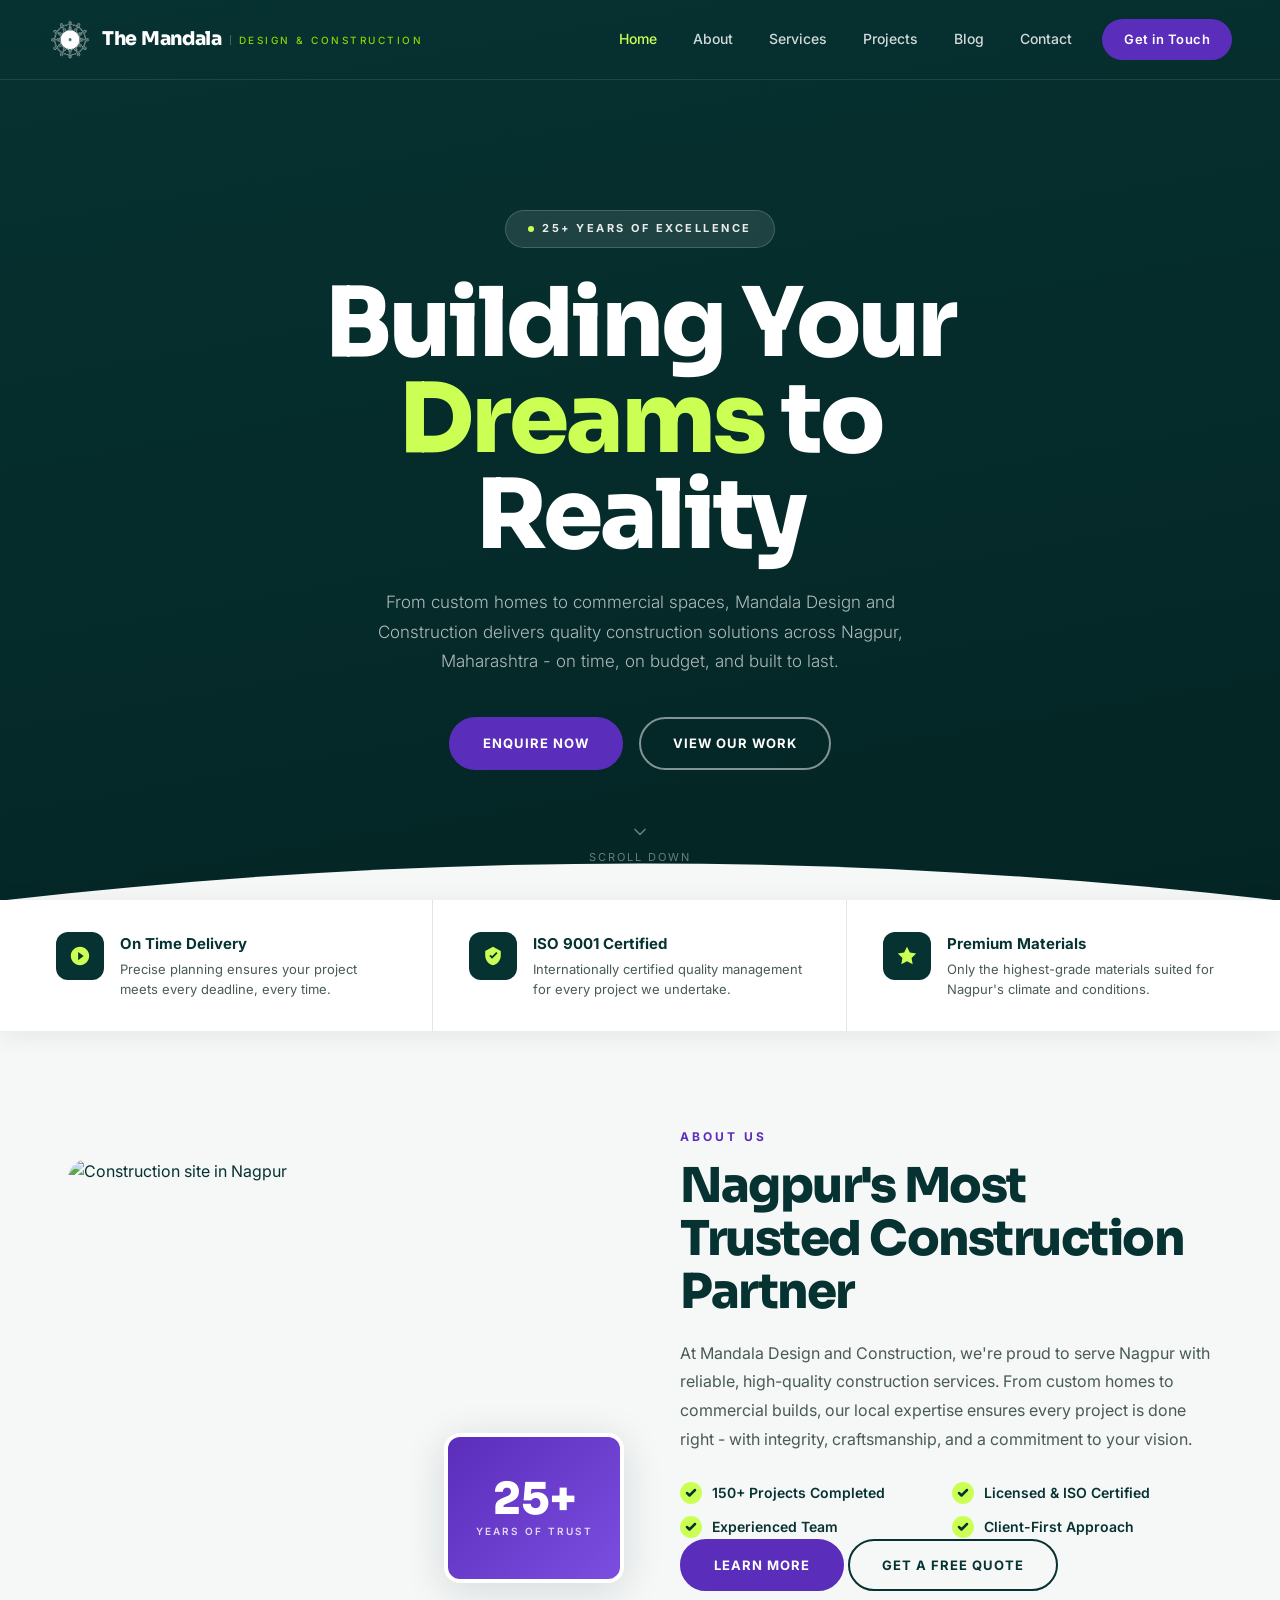
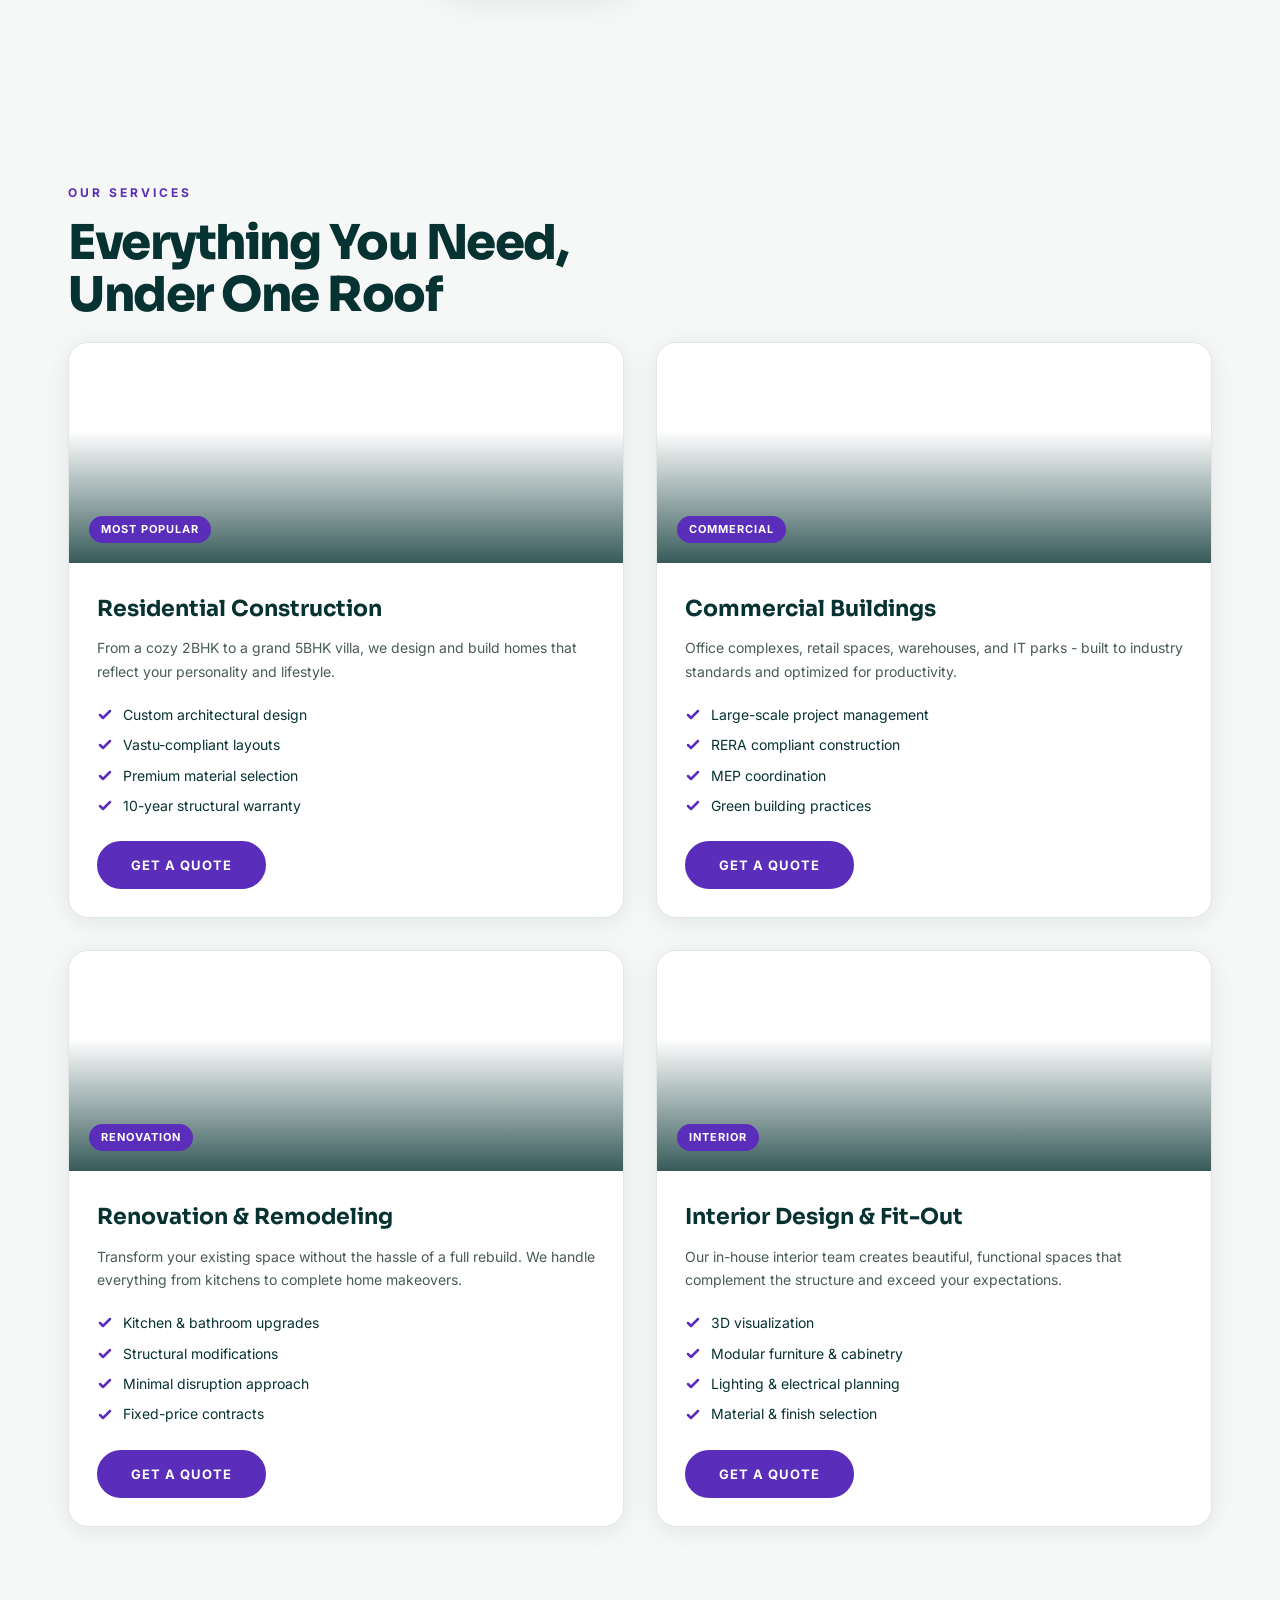
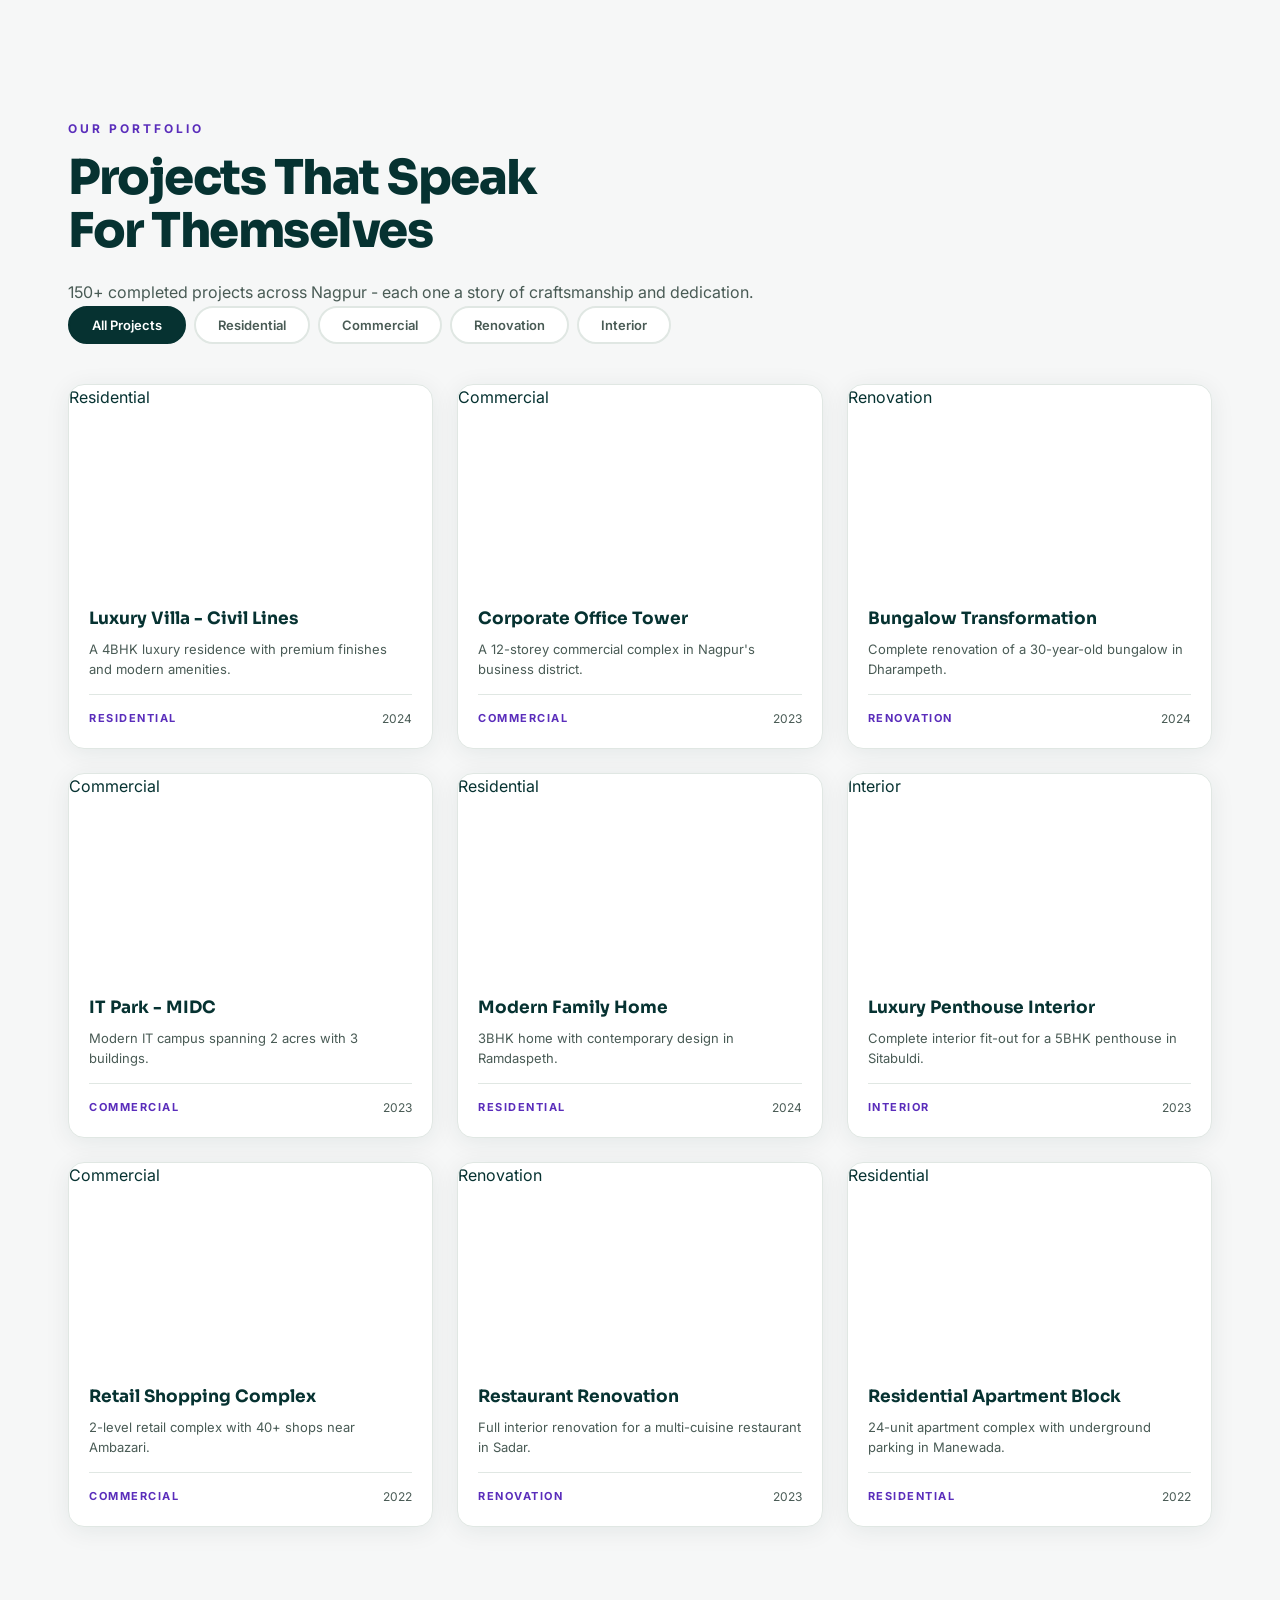
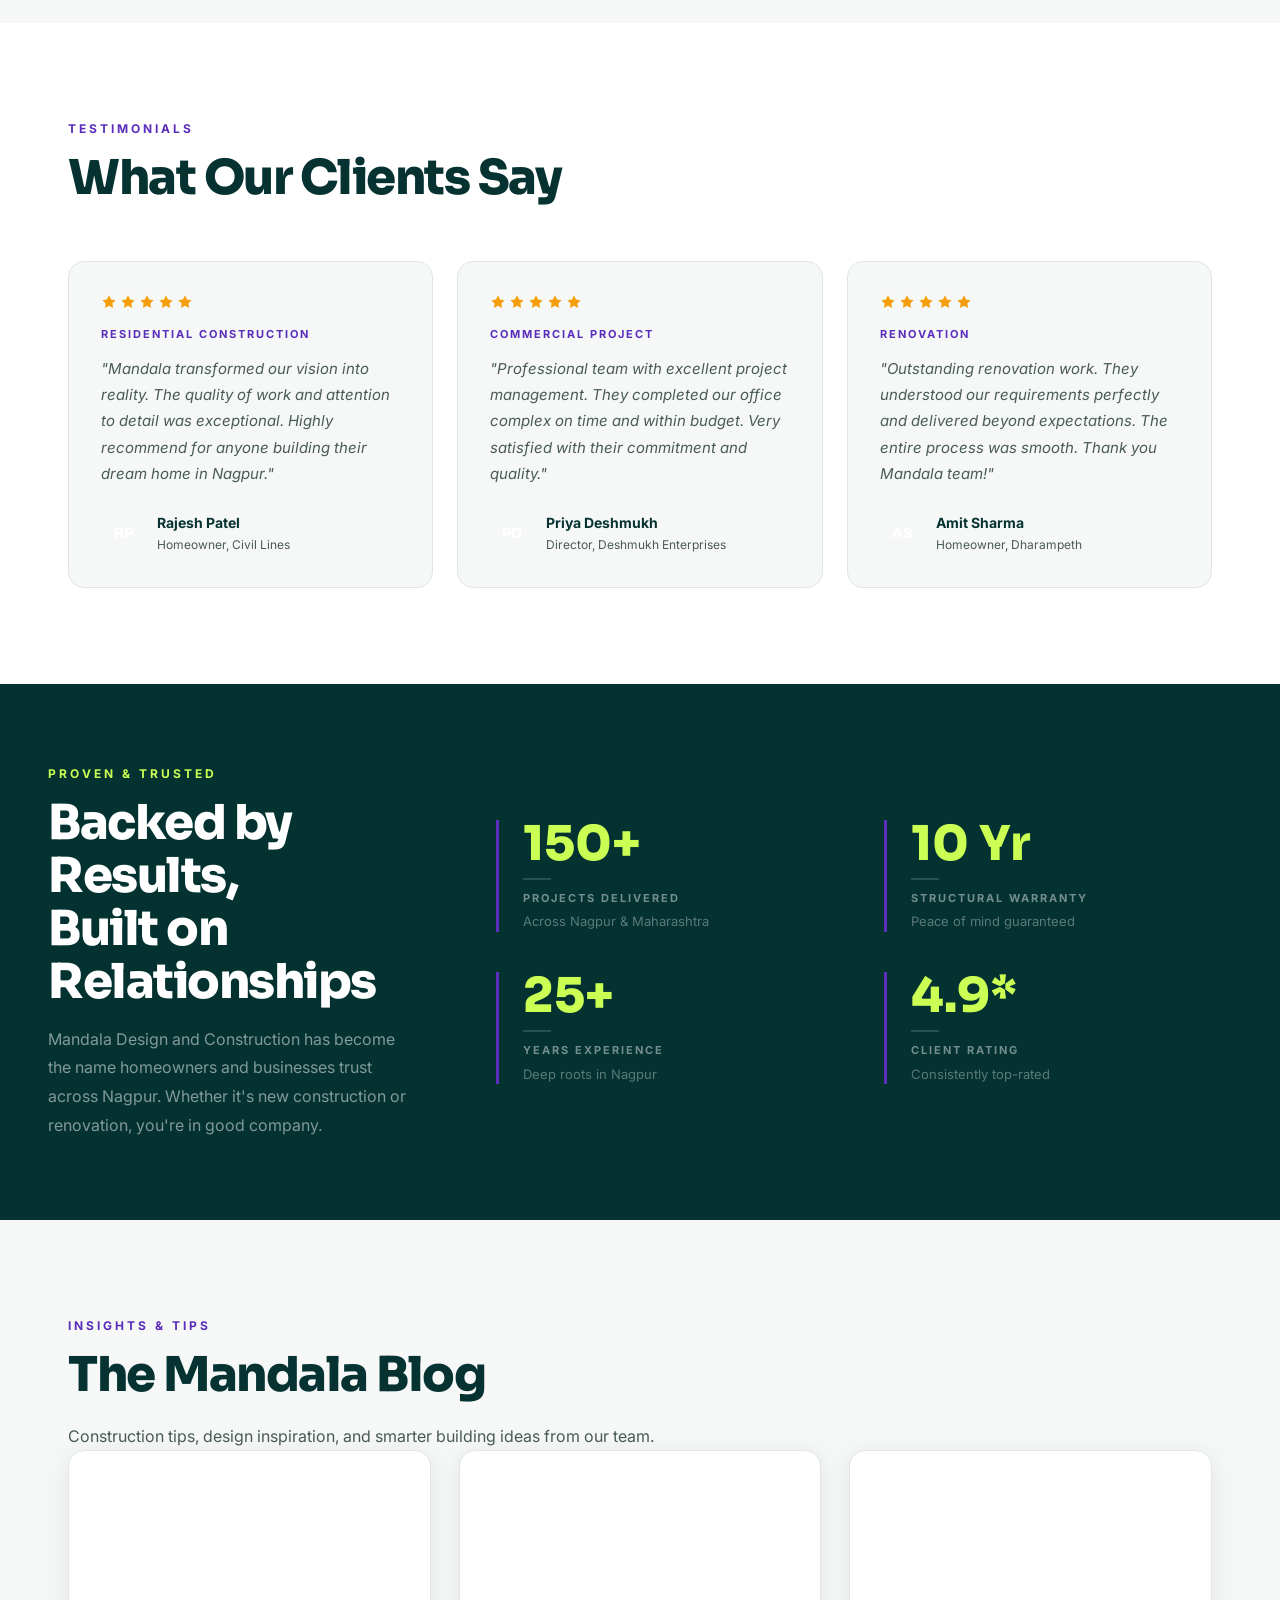
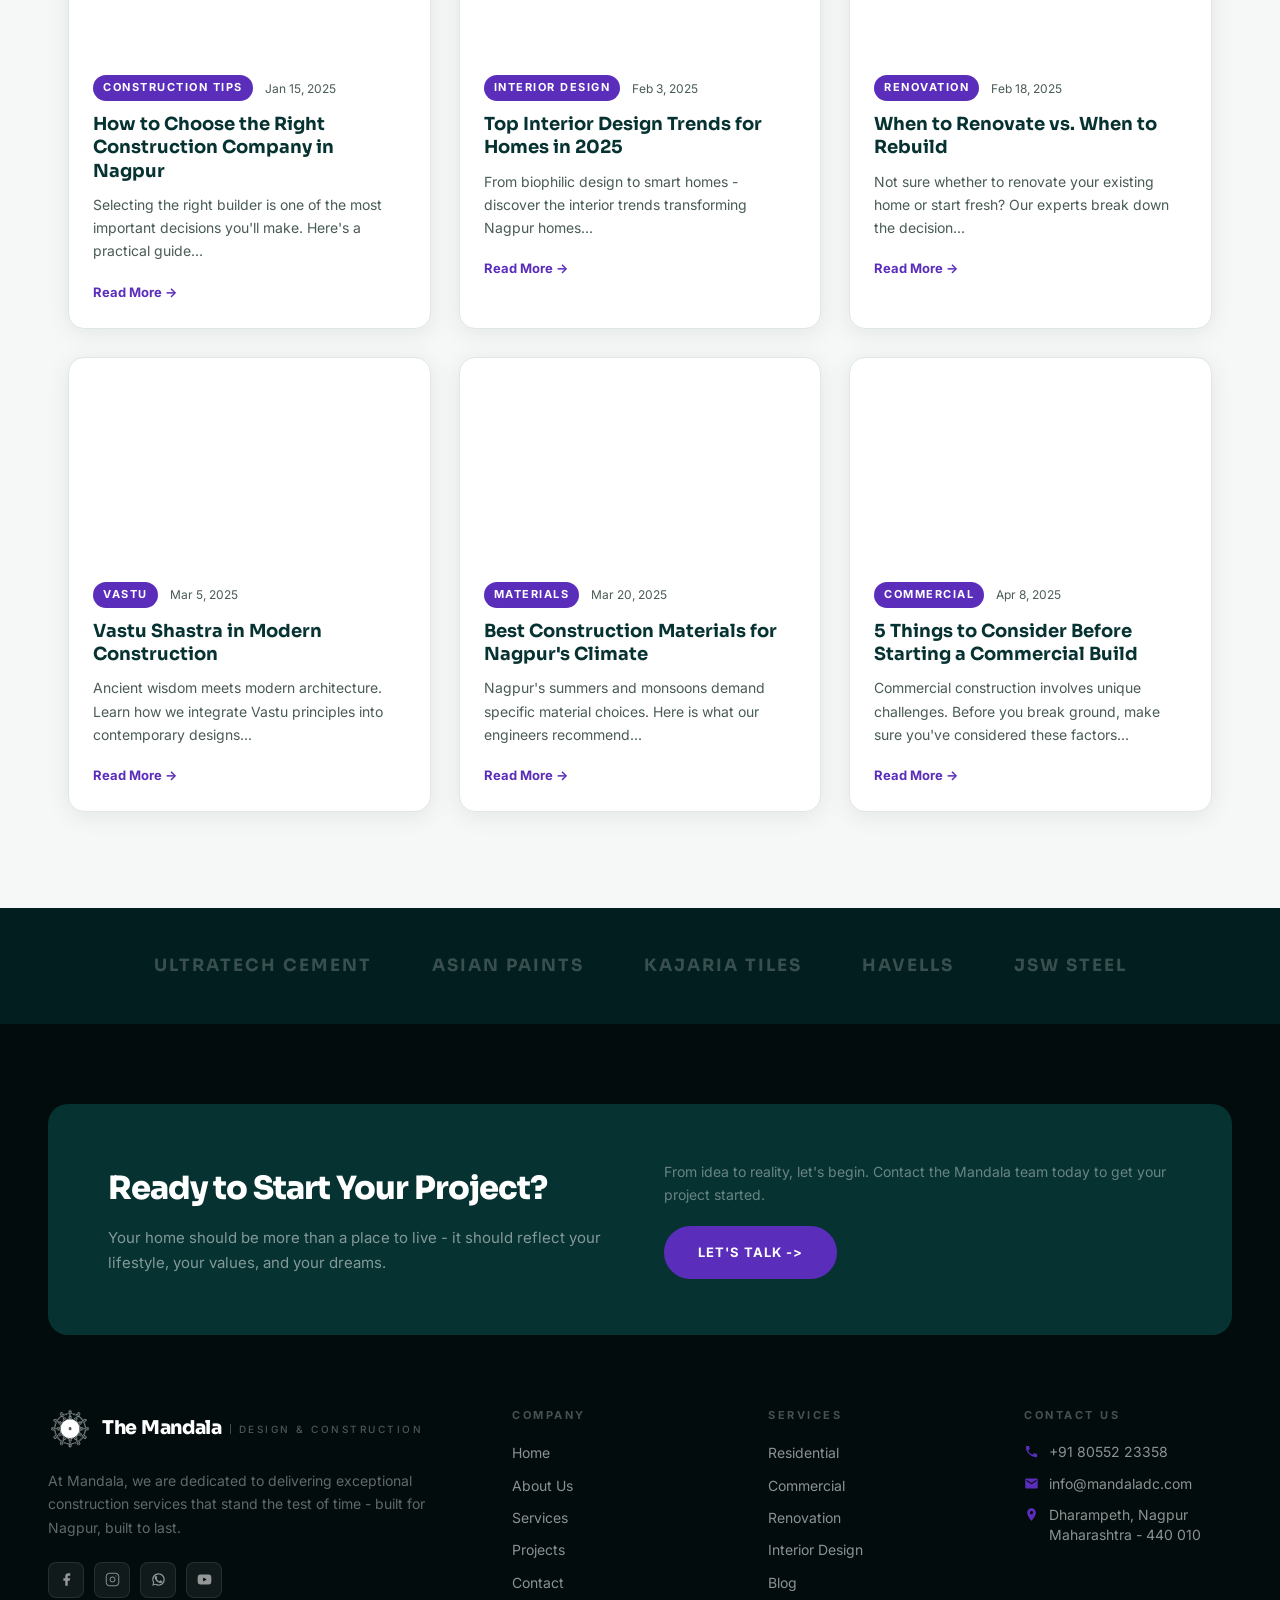
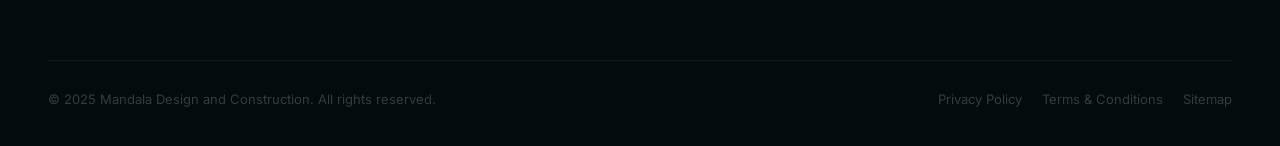
==== commit d7eb5da8: "changes" ====
--- a/index.html
+++ b/index.html
@@ -1,4 +1,4 @@
-﻿<!DOCTYPE html>
+<!DOCTYPE html>
 <html lang="en">
 <head>
 <meta charset="UTF-8">
@@ -9,15 +9,148 @@
 <link rel="stylesheet" href="./css/style.css">
 <link rel="stylesheet" href="./css/responsive.css">
 <title>The Mandala Design and Construction - Nagpur</title>
-<script defer src="./js/utils.js"></script>
-<script defer src="./js/main.js"></script>
+<script src="./js/utils.js"></script>
+<script src="./js/main.js"></script>
+
+<!-- ? MOBILE NAV FIX: Add this to your responsive.css instead if preferred -->
+<style>
+  /* Mobile nav - hidden by default */
+  .mobile-nav {
+    display: flex;
+    flex-direction: column;
+    align-items: center;
+    justify-content: flex-start;
+    gap: 8px;
+    position: fixed;
+    inset: 0;
+    background: #063231;
+    z-index: 600;
+    padding: 100px 24px 40px;
+    transform: translateX(100%);
+    transition: transform 0.35s cubic-bezier(0.4, 0, 0.2, 1);
+    overflow-y: auto;
+  }
+
+  /* Mobile nav - open state */
+  .mobile-nav.open {
+    transform: translateX(0);
+  }
+
+  /* Nav links inside mobile nav */
+  .mobile-nav-link,
+  .mobile-nav-cta {
+    display: block;
+    width: 100%;
+    max-width: 100%;
+    text-align: center;
+    padding: 16px 24px;
+    font-size: 17px;
+    font-weight: 600;
+    color: #ffffff;
+    text-decoration: none;
+    border-radius: 8px;
+    transition: background 0.2s, color 0.2s;
+  }
+
+  .mobile-nav-link:hover {
+    background: rgba(255,255,255,0.08);
+  }
+
+  .mobile-nav-link.active {
+    color: #8ed300;
+    background: rgba(142,211,0,0.1);
+  }
+
+  .mobile-nav-cta {
+    margin-top: 16px;
+    background: #8ed300;
+    color: #063231 !important;
+    font-weight: 700;
+  }
+
+  .mobile-nav-cta:hover {
+    background: #a0e800;
+  }
+
+  /* Hamburger button - always hidden on desktop */
+  .mobile-toggle {
+    display: none;
+    flex-direction: column;
+    justify-content: center;
+    align-items: center;
+    gap: 5px;
+    width: 44px;
+    height: 44px;
+    background: none;
+    border: none;
+    cursor: pointer;
+    padding: 8px;
+    z-index: 601;
+    position: relative;
+  }
+
+  .mobile-toggle span {
+    display: block;
+    width: 24px;
+    height: 2px;
+    background: #ffffff;
+    border-radius: 2px;
+    transition: transform 0.3s ease, opacity 0.3s ease;
+    transform-origin: center;
+  }
+
+  /* Hamburger ? X animation */
+  .mobile-toggle.open span:nth-child(1) {
+    transform: translateY(7px) rotate(45deg);
+  }
+  .mobile-toggle.open span:nth-child(2) {
+    opacity: 0;
+    transform: scaleX(0);
+  }
+  .mobile-toggle.open span:nth-child(3) {
+    transform: translateY(-7px) rotate(-45deg);
+  }
+
+  /* Show hamburger only on mobile */
+  @media (max-width: 768px) {
+    .mobile-toggle {
+      display: flex !important;
+    }
+    .nav-links {
+      display: none !important;
+    }
+  }
+</style>
 </head>
 <body data-page="home">
+<script>
+document.addEventListener('DOMContentLoaded', function() {
+  const toggle = document.getElementById('mobileToggle');
+  const menu = document.getElementById('mobileNav');
+  
+  if (toggle && menu) {
+    toggle.addEventListener('click', function(e) {
+      e.preventDefault();
+      toggle.classList.toggle('open');
+      menu.classList.toggle('open');
+      document.body.style.overflow = menu.classList.contains('open') ? 'hidden' : '';
+    });
+    
+    document.querySelectorAll('[data-close-mobile]').forEach(function(link) {
+      link.addEventListener('click', function() {
+        toggle.classList.remove('open');
+        menu.classList.remove('open');
+        document.body.style.overflow = '';
+      });
+    });
+  }
+});
+</script>
 <nav id="navbar">
   <div class="nav-inner">
     <a class="mandala-logo" href="./index.html" aria-label="The Mandala home">
       <div class="logo-icon">
-        <img src="./images/image.png" alt="The Mandala logo">
+        <img src="./images/npLogo.png" alt="The Mandala logo">
       </div>
       <div class="logo-text-block">
         <span class="logo-name">The Mandala</span>
@@ -50,6 +183,7 @@
   <a class="mobile-nav-link" data-nav="contact" data-close-mobile href="./contact.html">Contact</a>
   <a class="mobile-nav-cta" data-close-mobile href="./contact.html#contact-form">Enquire Now</a>
 </div>
+
 <div class="modal-overlay" id="enquiryModal">
   <div class="modal-box">
     <button class="modal-close" type="button" data-close-enquiry aria-label="Close enquiry form">
@@ -351,7 +485,7 @@
       <div class="footer-brand">
         <a class="mandala-logo" href="./index.html" aria-label="The Mandala home">
           <div class="logo-icon">
-            <img src="./images/image.png" alt="The Mandala logo">
+            <img src="./images/npLogo.png" alt="The Mandala logo">
           </div>
           <div class="logo-text-block">
             <span class="logo-name">The Mandala</span>
@@ -360,10 +494,10 @@
         </a>
         <p class="footer-desc">At Mandala, we are dedicated to delivering exceptional construction services that stand the test of time - built for Nagpur, built to last.</p>
         <div class="footer-socials">
-          <button class="social-btn" type="button" title="Facebook"><svg viewBox="0 0 24 24"><path d="M18 2h-3a5 5 0 00-5 5v3H7v4h3v8h4v-8h3l1-4h-4V7a1 1 0 011-1h3z"/></svg></button>
-          <button class="social-btn" type="button" title="Instagram"><svg viewBox="0 0 24 24"><rect x="2" y="2" width="20" height="20" rx="5" fill="none" stroke="rgba(255,255,255,0.55)" stroke-width="1.5"/><path d="M16 11.37A4 4 0 1112.63 8 4 4 0 0116 11.37z" fill="none" stroke="rgba(255,255,255,0.55)" stroke-width="1.5"/><circle cx="17.5" cy="6.5" r="0.8" fill="rgba(255,255,255,0.55)"/></svg></button>
+          <a class="social-btn" href="https://facebook.com/mandaladc" title="Facebook" aria-label="Visit us on Facebook" target="_blank" rel="noopener noreferrer"><svg viewBox="0 0 24 24"><path d="M18 2h-3a5 5 0 00-5 5v3H7v4h3v8h4v-8h3l1-4h-4V7a1 1 0 011-1h3z"/></svg></a>
+          <a class="social-btn" href="https://instagram.com/mandaladc" title="Instagram" aria-label="Visit us on Instagram" target="_blank" rel="noopener noreferrer"><svg viewBox="0 0 24 24"><rect x="2" y="2" width="20" height="20" rx="5" fill="none" stroke="rgba(255,255,255,0.55)" stroke-width="1.5"/><path d="M16 11.37A4 4 0 1112.63 8 4 4 0 0116 11.37z" fill="none" stroke="rgba(255,255,255,0.55)" stroke-width="1.5"/><circle cx="17.5" cy="6.5" r="0.8" fill="rgba(255,255,255,0.55)"/></svg></a>
           <a class="social-btn" href="https://wa.me/918055223358?text=Hello%20The%20Mandala%2C%20I%20would%20like%20to%20know%20more%20about%20your%20construction%20services." title="WhatsApp" aria-label="Chat on WhatsApp" target="_blank" rel="noopener noreferrer"><svg viewBox="0 0 24 24" fill="rgba(255,255,255,0.55)"><path d="M17.472 14.382c-.297-.149-1.758-.867-2.03-.967-.273-.099-.471-.148-.67.15-.197.297-.767.966-.94 1.164-.173.199-.347.223-.644.075-.297-.15-1.255-.463-2.39-1.475-.883-.788-1.48-1.761-1.653-2.059-.173-.297-.018-.458.13-.606.134-.133.298-.347.446-.52.149-.174.198-.298.298-.497.099-.198.05-.371-.025-.52-.075-.149-.669-1.612-.916-2.207-.242-.579-.487-.5-.669-.51-.173-.008-.371-.01-.57-.01-.198 0-.52.074-.792.372-.272.297-1.04 1.016-1.04 2.479 0 1.462 1.065 2.875 1.213 3.074.149.198 2.096 3.2 5.077 4.487.709.306 1.262.489 1.694.625.712.227 1.36.195 1.871.118.571-.085 1.758-.719 2.006-1.413.248-.694.248-1.289.173-1.413-.074-.124-.272-.198-.57-.347z"/><path d="M11.99 2C6.47 2 2 6.48 2 12c0 1.72.45 3.33 1.24 4.73L2.08 21.9l5.25-1.37C8.8 21.47 10.36 22 12 22c5.52 0 10-4.48 10-10S17.52 2 11.99 2zm.01 18c-1.51 0-2.97-.41-4.22-1.12l-.3-.18-3.12.82.83-3.04-.2-.31A8 8 0 0112 4c4.41 0 8 3.59 8 8s-3.59 8-8 8z"/></svg></a>
-          <button class="social-btn" type="button" title="YouTube"><svg viewBox="0 0 24 24" fill="rgba(255,255,255,0.55)"><path d="M22.54 6.42a2.78 2.78 0 00-1.94-1.96C18.88 4 12 4 12 4s-6.88 0-8.6.46a2.78 2.78 0 00-1.94 1.96A29 29 0 001 12a29 29 0 00.46 5.58A2.78 2.78 0 003.4 19.54C5.12 20 12 20 12 20s6.88 0 8.6-.46a2.78 2.78 0 001.94-1.96A29 29 0 0023 12a29 29 0 00-.46-5.58z"/><polygon points="9.75 15.02 15.5 12 9.75 8.98 9.75 15.02" fill="#020c0c"/></svg></button>
+          <a class="social-btn" href="https://youtube.com/@mandaladc" title="YouTube" aria-label="Visit us on YouTube" target="_blank" rel="noopener noreferrer"><svg viewBox="0 0 24 24" fill="rgba(255,255,255,0.55)"><path d="M22.54 6.42a2.78 2.78 0 00-1.94-1.96C18.88 4 12 4 12 4s-6.88 0-8.6.46a2.78 2.78 0 00-1.94 1.96A29 29 0 001 12a29 29 0 00.46 5.58A2.78 2.78 0 003.4 19.54C5.12 20 12 20 12 20s6.88 0 8.6-.46a2.78 2.78 0 001.94-1.96A29 29 0 0023 12a29 29 0 00-.46-5.58z"/><polygon points="9.75 15.02 15.5 12 9.75 8.98 9.75 15.02" fill="#020c0c"/></svg></a>
         </div>
       </div>
 
--- a/css/style.css
+++ b/css/style.css
@@ -1,4 +1,4 @@
-﻿/* ===== CSS VARIABLES ===== */
+/* ===== CSS VARIABLES ===== */
 :root {
   --primary: #063231;
   --primary-light: #0a4a49;
@@ -82,37 +82,55 @@
 .mandala-logo {
   display: flex;
   align-items: center;
-  gap: 12px;
+  gap: 10px;
   cursor: pointer;
   transition: opacity 0.2s;
+  text-decoration: none;
 }
 .mandala-logo:hover { opacity: 0.9; }
 .logo-icon {
-  width: 52px; height: 52px;
-  background: white;
-  border-radius: 14px;
-  display: flex; align-items: center; justify-content: center;
+  width: 44px;
+  height: 44px;
+  background: transparent;
+  border-radius: 0;
+  display: flex;
+  align-items: center;
+  justify-content: center;
   flex-shrink: 0;
   transition: transform 0.2s;
-  box-shadow: 0 8px 24px rgba(8,18,18,0.16);
-}
-.mandala-logo:hover .logo-icon { transform: rotate(-5deg); }
+  box-shadow: none;
+}
+.mandala-logo:hover .logo-icon { transform: rotate(-10deg); }
 .logo-icon svg { width: 36px; height: 36px; }
-.logo-text-block { display: flex; flex-direction: column; line-height: 1; }
+.logo-icon img {
+  width: 44px;
+  height: 44px;
+  object-fit: contain;
+  filter: brightness(0) invert(1);
+}
+.logo-text-block {
+  display: flex;
+  flex-direction: row;
+  align-items: center;
+  gap: 8px;
+  white-space: nowrap;
+  line-height: 1;
+}
 .logo-name {
   font-family: 'Sora', sans-serif;
   font-weight: 800;
-  font-size: 20px;
+  font-size: 19px;
   color: #fff;
-  letter-spacing: -0.5px;
+  letter-spacing: -0.3px;
 }
 .logo-tagline {
-  font-size: 9px;
-  font-weight: 400;
-  color: rgba(255,255,255,0.55);
+  font-size: 10px;
+  font-weight: 500;
+  color: #8ed300;
   letter-spacing: 2.5px;
   text-transform: uppercase;
-  margin-top: 3px;
+  border-left: 1px solid rgba(255,255,255,0.25);
+  padding-left: 8px;
 }
 .nav-links {
   display: flex;
@@ -172,7 +190,6 @@
 
 /* Mobile menu */
 .mobile-nav {
-  display: none;
   position: fixed;
   inset: 0;
   background: var(--primary);
@@ -181,8 +198,14 @@
   align-items: center;
   justify-content: center;
   gap: 8px;
-}
-.mobile-nav.open { display: flex; }
+  display: none;
+  opacity: 0;
+  transition: opacity 0.3s ease;
+}
+.mobile-nav.open { 
+  display: flex !important; 
+  opacity: 1;
+}
 .mobile-nav-link {
   font-family: 'Sora', sans-serif;
   font-size: 28px;
@@ -703,7 +726,7 @@
 .svc-feature svg { fill: none; stroke: var(--accent); stroke-width: 2.5; width: 16px; height: 16px; flex-shrink: 0; }
 .process-grid { display: grid; grid-template-columns: repeat(4, 1fr); gap: 24px; }
 .process-step { text-align: center; padding: 32px 20px; background: white; border-radius: 16px; border: 1px solid var(--border); position: relative; }
-.process-step::after { content: 'â†’'; position: absolute; right: -18px; top: 50%; transform: translateY(-50%); color: var(--border); font-size: 24px; font-weight: 300; }
+.process-step::after { content: '→'; position: absolute; right: -18px; top: 50%; transform: translateY(-50%); color: var(--border); font-size: 24px; font-weight: 300; }
 .process-step:last-child::after { display: none; }
 .step-num { font-family: 'Sora', sans-serif; font-weight: 800; font-size: 48px; color: var(--off-white); margin-bottom: 12px; }
 .process-step h4 { font-family: 'Sora', sans-serif; font-weight: 700; font-size: 16px; color: var(--primary); margin-bottom: 8px; }
@@ -868,196 +891,83 @@
   object-fit: contain;
 }
 .footer-brand .mandala-logo {
-  cursor: default;
-  margin-bottom: 0;
-}
-.button-row {
-  margin-top: 32px;
-  display: flex;
-  gap: 14px;
-  flex-wrap: wrap;
-}
-.section-cta-center {
-  text-align: center;
-  margin-top: 48px;
-}
-.section-copy-compact {
-  font-size: 15px;
-  color: var(--text-muted);
-  line-height: 1.7;
-  margin-bottom: 20px;
-  max-width: 300px;
-}
-.section-body-spaced {
-  margin-bottom: 20px;
-}
-.section-white {
-  background: white;
-  padding: 80px 0;
-}
-.section-shell-tight {
-  padding-top: 0;
-  padding-bottom: 0;
-}
-.section-shell-narrow {
-  max-width: 800px;
-}
-.section-heading-center {
-  text-align: center;
-  margin-bottom: 48px;
-}
-.section-heading-center-wide {
-  text-align: center;
-  margin-bottom: 56px;
-}
-.section-heading-center-compact {
-  text-align: center;
-  margin-bottom: 40px;
-}
-.about-img-main--home {
-  height: 400px;
-  border-radius: 20px;
-  object-fit: cover;
-}
-.about-img-main--about {
-  height: 420px;
-  border-radius: 20px;
-  object-fit: cover;
-}
-.value-icon--primary {
-  background: rgba(6, 50, 49, 0.08);
-}
-.value-icon--accent {
-  background: var(--accent-soft);
-}
-.value-icon--lime {
-  background: rgba(203, 255, 84, 0.25);
-}
-.team-photo--sunita {
-  background: linear-gradient(135deg, #4a2a10, #7a4a20);
-}
-.team-photo--rohit {
-  background: linear-gradient(135deg, #1a1a3a, #2a2a5a);
-}
-.team-photo--neha {
-  background: linear-gradient(135deg, #1a2a1a, #2a4a2a);
-}
-.testi-avatar--primary {
-  background: var(--primary);
-}
-.testi-avatar--accent {
-  background: var(--accent);
-}
-.testi-avatar--light {
-  background: var(--primary-light);
-}
-.svc-card--residential {
-  background-image: url('https://images.unsplash.com/photo-1560518883-ce09059eeffa?w=600&q=80');
-}
-.svc-card--commercial {
-  background-image: url('https://images.unsplash.com/photo-1486406146926-c627a92ad1ab?w=600&q=80');
-}
-.svc-card--renovation {
-  background-image: url('https://images.unsplash.com/photo-1581858726788-75bc0f6a952d?w=600&q=80');
-}
-.svc-img--residential {
-  background-image: url('https://images.unsplash.com/photo-1560518883-ce09059eeffa?w=600&q=80');
-}
-.svc-img--commercial {
-  background-image: url('https://images.unsplash.com/photo-1486406146926-c627a92ad1ab?w=600&q=80');
-}
-.svc-img--renovation {
-  background-image: url('https://images.unsplash.com/photo-1581858726788-75bc0f6a952d?w=600&q=80');
-}
-.svc-img--interior {
-  background-image: url('https://images.unsplash.com/photo-1555041469-a586c61ea9bc?w=600&q=80');
-}
-.proj-card--villa {
-  background-image: url('https://images.unsplash.com/photo-1613490493576-7fde63acd811?w=800&q=80');
-}
-.proj-card--office {
-  background-image: url('https://images.unsplash.com/photo-1486325212027-8081e485255e?w=800&q=80');
-}
-.proj-card--reno {
-  background-image: url('https://images.unsplash.com/photo-1600585154340-be6161a56a0c?w=800&q=80');
-}
-.proj-card--itpark {
-  background-image: url('https://images.unsplash.com/photo-1497366216548-37526070297c?w=800&q=80');
-}
-.proj-all-img--villa {
-  background-image: url('https://images.unsplash.com/photo-1613490493576-7fde63acd811?w=600&q=80');
-}
-.proj-all-img--tower {
-  background-image: url('https://images.unsplash.com/photo-1486325212027-8081e485255e?w=600&q=80');
-}
-.proj-all-img--bungalow {
-  background-image: url('https://images.unsplash.com/photo-1600585154340-be6161a56a0c?w=600&q=80');
-}
-.proj-all-img--midc {
-  background-image: url('https://images.unsplash.com/photo-1497366216548-37526070297c?w=600&q=80');
-}
-.proj-all-img--family {
-  background-image: url('https://images.unsplash.com/photo-1564013799919-ab600027ffc6?w=600&q=80');
-}
-.proj-all-img--penthouse {
-  background-image: url('https://images.unsplash.com/photo-1555041469-a586c61ea9bc?w=600&q=80');
-}
-.proj-all-img--retail {
-  background-image: url('https://images.unsplash.com/photo-1556742049-0cfed4f6a45d?w=600&q=80');
-}
-.proj-all-img--restaurant {
-  background-image: url('https://images.unsplash.com/photo-1556909114-f6e7ad7d3136?w=600&q=80');
-}
-.proj-all-img--apartment {
-  background-image: url('https://images.unsplash.com/photo-1583608205776-bfd35f0d9f83?w=600&q=80');
-}
-.project-chip {
-  position: absolute;
-  top: 12px;
-  left: 12px;
-  color: white;
+  display: flex;
+  align-items: center;
+  gap: 10px;
+  cursor: pointer;
+  transition: opacity 0.2s;
+  text-decoration: none;
+}
+.mandala-logo:hover { opacity: 0.9; }
+.logo-icon {
+  width: 44px;
+  height: 44px;
+  background: transparent;
+  border-radius: 0;
+  display: flex;
+  align-items: center;
+  justify-content: center;
+  flex-shrink: 0;
+  transition: transform 0.2s;
+  box-shadow: none;
+}
+.mandala-logo:hover .logo-icon { transform: rotate(-10deg); }
+.logo-icon svg { width: 36px; height: 36px; }
+.logo-icon img {
+  width: 44px;
+  height: 44px;
+  object-fit: contain;
+  filter: brightness(0) invert(1);
+}
+.logo-text-block {
+  display: flex;
+  flex-direction: row;
+  align-items: center;
+  gap: 8px;
+  white-space: nowrap;
+  line-height: 1;
+}
+.logo-name {
+  font-family: 'Sora', sans-serif;
+  font-weight: 800;
+  font-size: 19px;
+  color: #fff;
+  letter-spacing: -0.3px;
+}
+.logo-tagline {
   font-size: 10px;
-  font-weight: 700;
-  letter-spacing: 1px;
+  font-weight: 500;
+  color: #8ed300;
+  letter-spacing: 2.5px;
   text-transform: uppercase;
-  padding: 4px 10px;
-  border-radius: 20px;
-}
-.project-chip--residential {
-  background: var(--accent);
-}
-.project-chip--commercial {
-  background: var(--primary);
-}
-.project-chip--renovation {
-  background: #7c3aed;
-}
-.project-chip--interior {
-  background: #0891b2;
-}
-.blog-img--construction {
-  background-image: url('https://images.unsplash.com/photo-1504307651254-35680f356dfd?w=600&q=80');
-}
-.blog-img--interior {
-  background-image: url('https://images.unsplash.com/photo-1555041469-a586c61ea9bc?w=600&q=80');
-}
-.blog-img--renovation {
-  background-image: url('https://images.unsplash.com/photo-1581858726788-75bc0f6a952d?w=600&q=80');
-}
-.blog-img--vastu {
-  background-image: url('https://images.unsplash.com/photo-1560518883-ce09059eeffa?w=600&q=80');
-}
-.blog-img--materials {
-  background-image: url('https://images.unsplash.com/photo-1486325212027-8081e485255e?w=600&q=80');
-}
-.blog-img--commercial {
-  background-image: url('https://images.unsplash.com/photo-1497366216548-37526070297c?w=600&q=80');
-}
-.process-step .step-num {
-  color: var(--lime);
-}
-.faq-q {
-  width: 100%;
-  text-align: left;
-}
-
+  border-left: 1px solid rgba(255,255,255,0.25);
+  padding-left: 8px;
+}
+
+
+/* ===== PROJECT CARD IMAGES ===== */
+.proj-all-img--villa { background-image: url('https://images.unsplash.com/photo-1600596542815-ffad4c1539a9?w=600&q=80'); }
+.proj-all-img--tower { background-image: url('https://images.unsplash.com/photo-1486325212027-8081e485255e?w=600&q=80'); }
+.proj-all-img--bungalow { background-image: url('https://images.unsplash.com/photo-1568605114967-8130f3a36994?w=600&q=80'); }
+.proj-all-img--midc { background-image: url('https://images.unsplash.com/photo-1497366216548-37526070297c?w=600&q=80'); }
+.proj-all-img--family { background-image: url('https://images.unsplash.com/photo-1570129477492-45c003edd2be?w=600&q=80'); }
+.proj-all-img--penthouse { background-image: url('https://images.unsplash.com/photo-1618221195710-dd6b41faaea6?w=600&q=80'); }
+.proj-all-img--retail { background-image: url('https://images.unsplash.com/photo-1555529669-e69e7aa0ba9a?w=600&q=80'); }
+.proj-all-img--restaurant { background-image: url('https://images.unsplash.com/photo-1517248135467-4c7edcad34c4?w=600&q=80'); }
+.proj-all-img--apartment { background-image: url('https://images.unsplash.com/photo-1545324418-cc1a3fa10c00?w=600&q=80'); }
+
+/* ===== BLOG CARD IMAGES ===== */
+.blog-img { height: 200px; background-size: cover; background-position: center; border-radius: 12px 12px 0 0; }
+.blog-img--construction { background-image: url('https://images.unsplash.com/photo-1504307651254-35680f356dfd?w=600&q=80'); }
+.blog-img--interior { background-image: url('https://images.unsplash.com/photo-1618221195710-dd6b41faaea6?w=600&q=80'); }
+.blog-img--renovation { background-image: url('https://images.unsplash.com/photo-1581578731548-c64695cc6952?w=600&q=80'); }
+.blog-img--vastu { background-image: url('https://images.unsplash.com/photo-1600585154340-be6161a56a0c?w=600&q=80'); }
+.blog-img--materials { background-image: url('https://images.unsplash.com/photo-1518709268805-4e9042af9f23?w=600&q=80'); }
+.blog-img--commercial { background-image: url('https://images.unsplash.com/photo-1486325212027-8081e485255e?w=600&q=80'); }
+
+/* ===== SERVICE CARD IMAGES ===== */
+.svc-img { height: 220px; background-size: cover; background-position: center; position: relative; }
+.svc-img--residential { background-image: url('https://images.unsplash.com/photo-1600596542815-ffad4c1539a9?w=600&q=80'); }
+.svc-img--commercial { background-image: url('https://images.unsplash.com/photo-1497366216548-37526070297c?w=600&q=80'); }
+.svc-img--renovation { background-image: url('https://images.unsplash.com/photo-1581578731548-c64695cc6952?w=600&q=80'); }
+.svc-img--interior { background-image: url('https://images.unsplash.com/photo-1618221195710-dd6b41faaea6?w=600&q=80'); }
--- a/css/responsive.css
+++ b/css/responsive.css
@@ -1,4 +1,4 @@
-﻿/* ===== RESPONSIVE ===== */
+/* ===== RESPONSIVE ===== */
 @media (max-width: 1100px) {
   .team-grid { grid-template-columns: repeat(3, 1fr); }
   .grid-4 { grid-template-columns: repeat(2, 1fr); }
@@ -25,8 +25,8 @@
 }
 @media (max-width: 768px) {
   .nav-inner { padding: 0 20px; height: 68px; }
-  .nav-links { display: none; }
-  .mobile-toggle { display: flex; }
+  .nav-links { display: none !important; }
+  .mobile-toggle { display: flex !important; z-index: 601; position: relative; }
   .section { padding: 56px 20px; }
   .section-sm { padding: 40px 20px; }
   .section-full { padding: 56px 0; }
@@ -73,3 +73,93 @@
   .modal-box { padding: 28px 20px; }
 }
 
+
+/* ===== MOBILE LOGO FIX ===== */
+@media (max-width: 768px) {
+  .mandala-logo {
+    gap: 7px;
+  }
+  .logo-icon {
+    width: 34px;
+    height: 34px;
+  }
+  .logo-icon img {
+    width: 34px;
+    height: 34px;
+  }
+  .logo-name {
+    font-size: 15px;
+  }
+  .logo-tagline {
+    font-size: 8px;
+    letter-spacing: 1.5px;
+    padding-left: 6px;
+  }
+}
+
+
+
+
+/* ===== MOBILE LOGO FULL NAME FIX ===== */
+@media (max-width: 480px) {
+  .nav-inner {
+    padding: 0 12px;
+  }
+  .mandala-logo {
+    gap: 6px;
+    max-width: calc(100% - 60px);
+  }
+  .logo-icon {
+    width: 28px;
+    height: 28px;
+    flex-shrink: 0;
+  }
+  .logo-icon img {
+    width: 28px;
+    height: 28px;
+  }
+  .logo-text-block {
+    flex-direction: column;
+    align-items: flex-start;
+    gap: 1px;
+  }
+  .logo-name {
+    font-size: 14px;
+    letter-spacing: 0;
+  }
+  .logo-tagline {
+    display: block !important;
+    font-size: 7px;
+    letter-spacing: 1px;
+    border-left: none;
+    padding-left: 0;
+    color: #8ed300;
+  }
+}
+
+/* ===== iPHONE / LARGE MOBILE ONE LINE FIX ===== */
+@media (min-width: 361px) and (max-width: 768px) {
+  .logo-text-block {
+    flex-direction: row !important;
+    align-items: center !important;
+    gap: 7px !important;
+  }
+  .logo-tagline {
+    display: block !important;
+    font-size: 8px !important;
+    letter-spacing: 1.5px !important;
+    border-left: 1px solid rgba(255,255,255,0.25) !important;
+    padding-left: 7px !important;
+  }
+  .logo-name {
+    font-size: 15px !important;
+  }
+  .logo-icon {
+    width: 32px !important;
+    height: 32px !important;
+  }
+  .logo-icon img {
+    width: 32px !important;
+    height: 32px !important;
+  }
+}
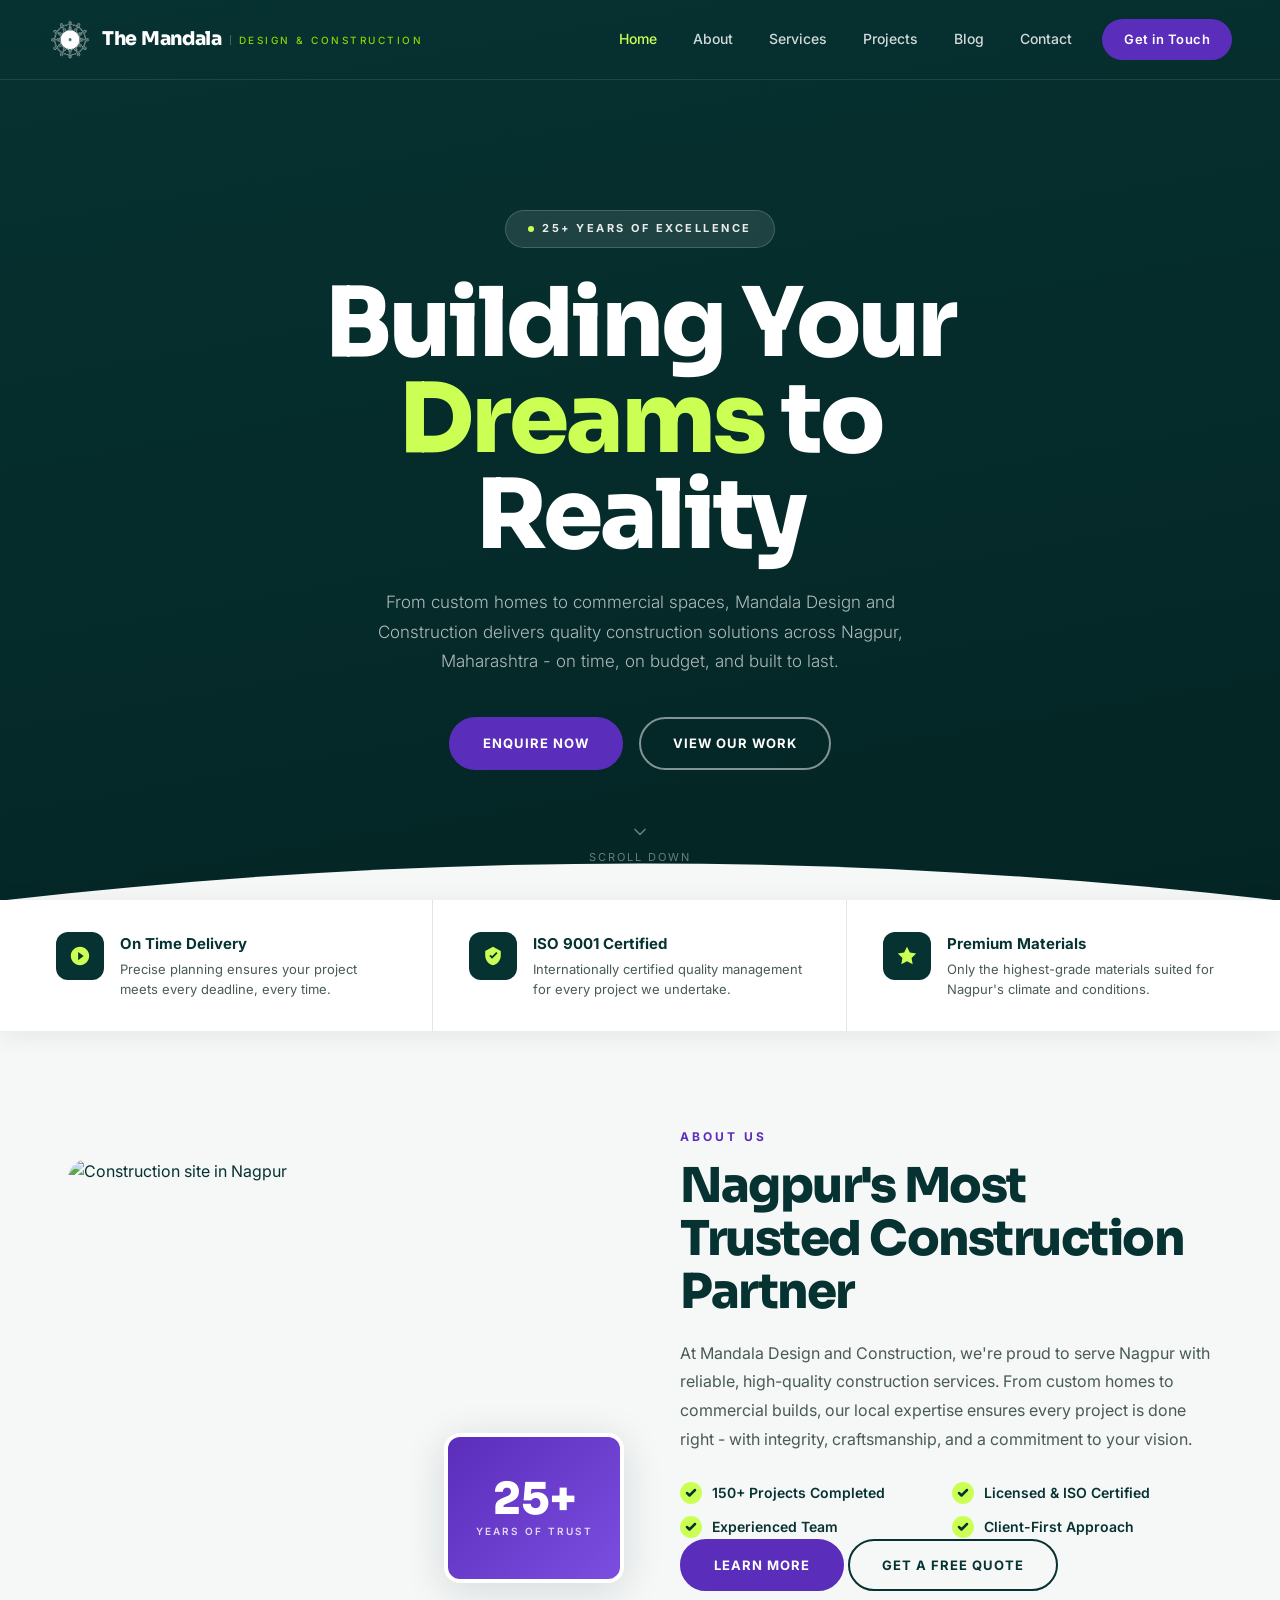
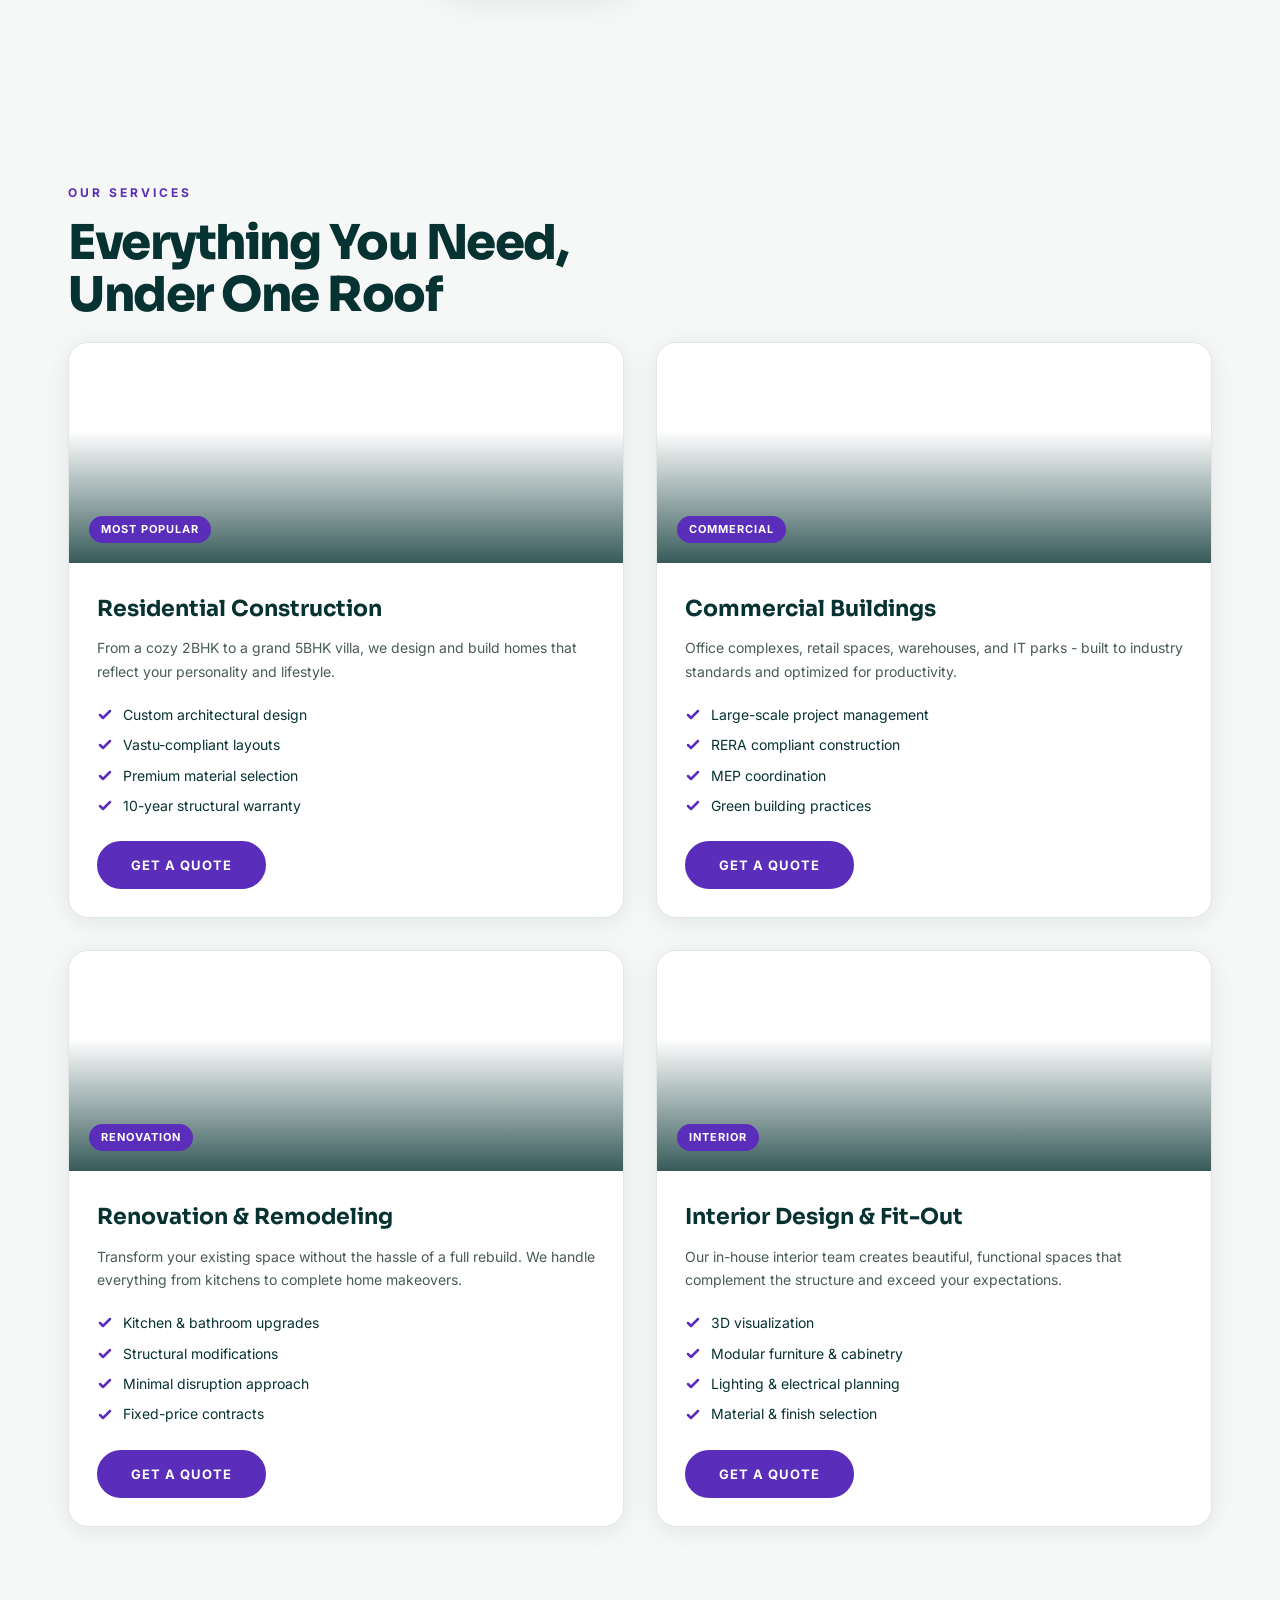
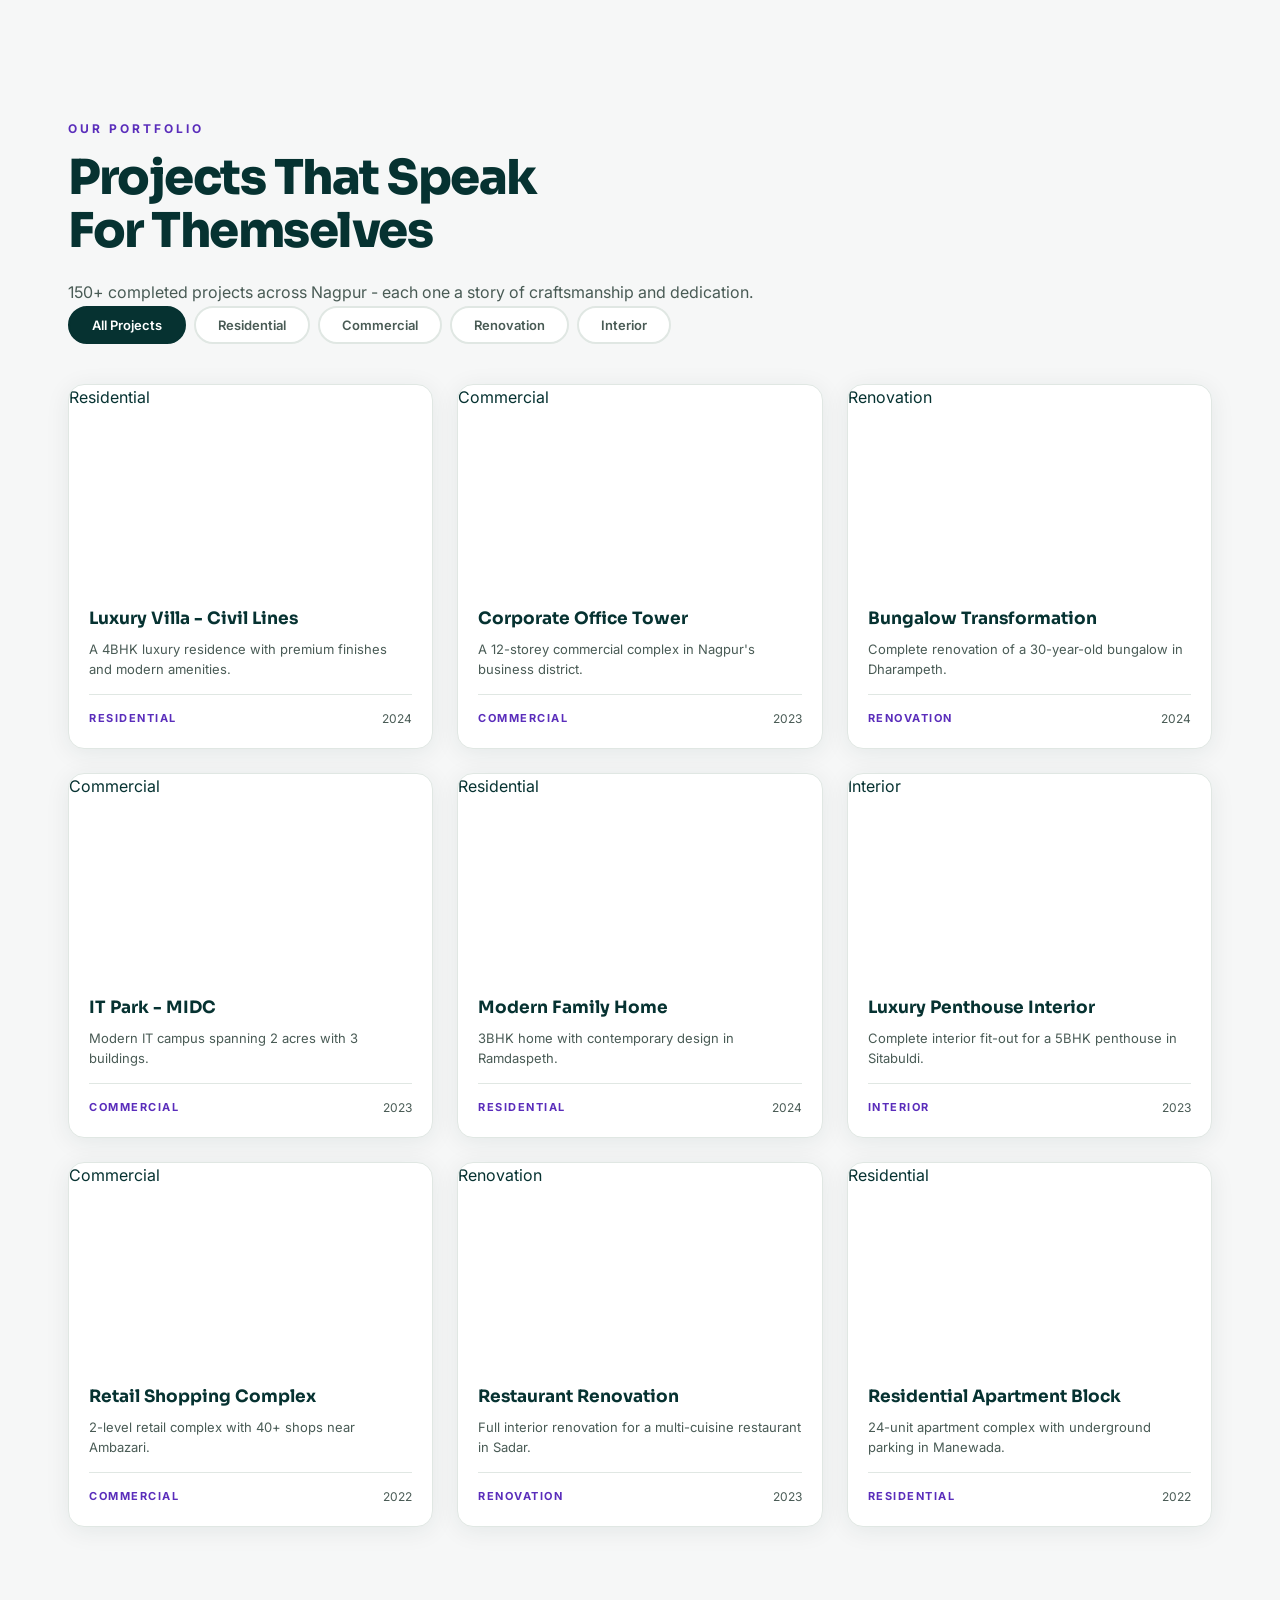
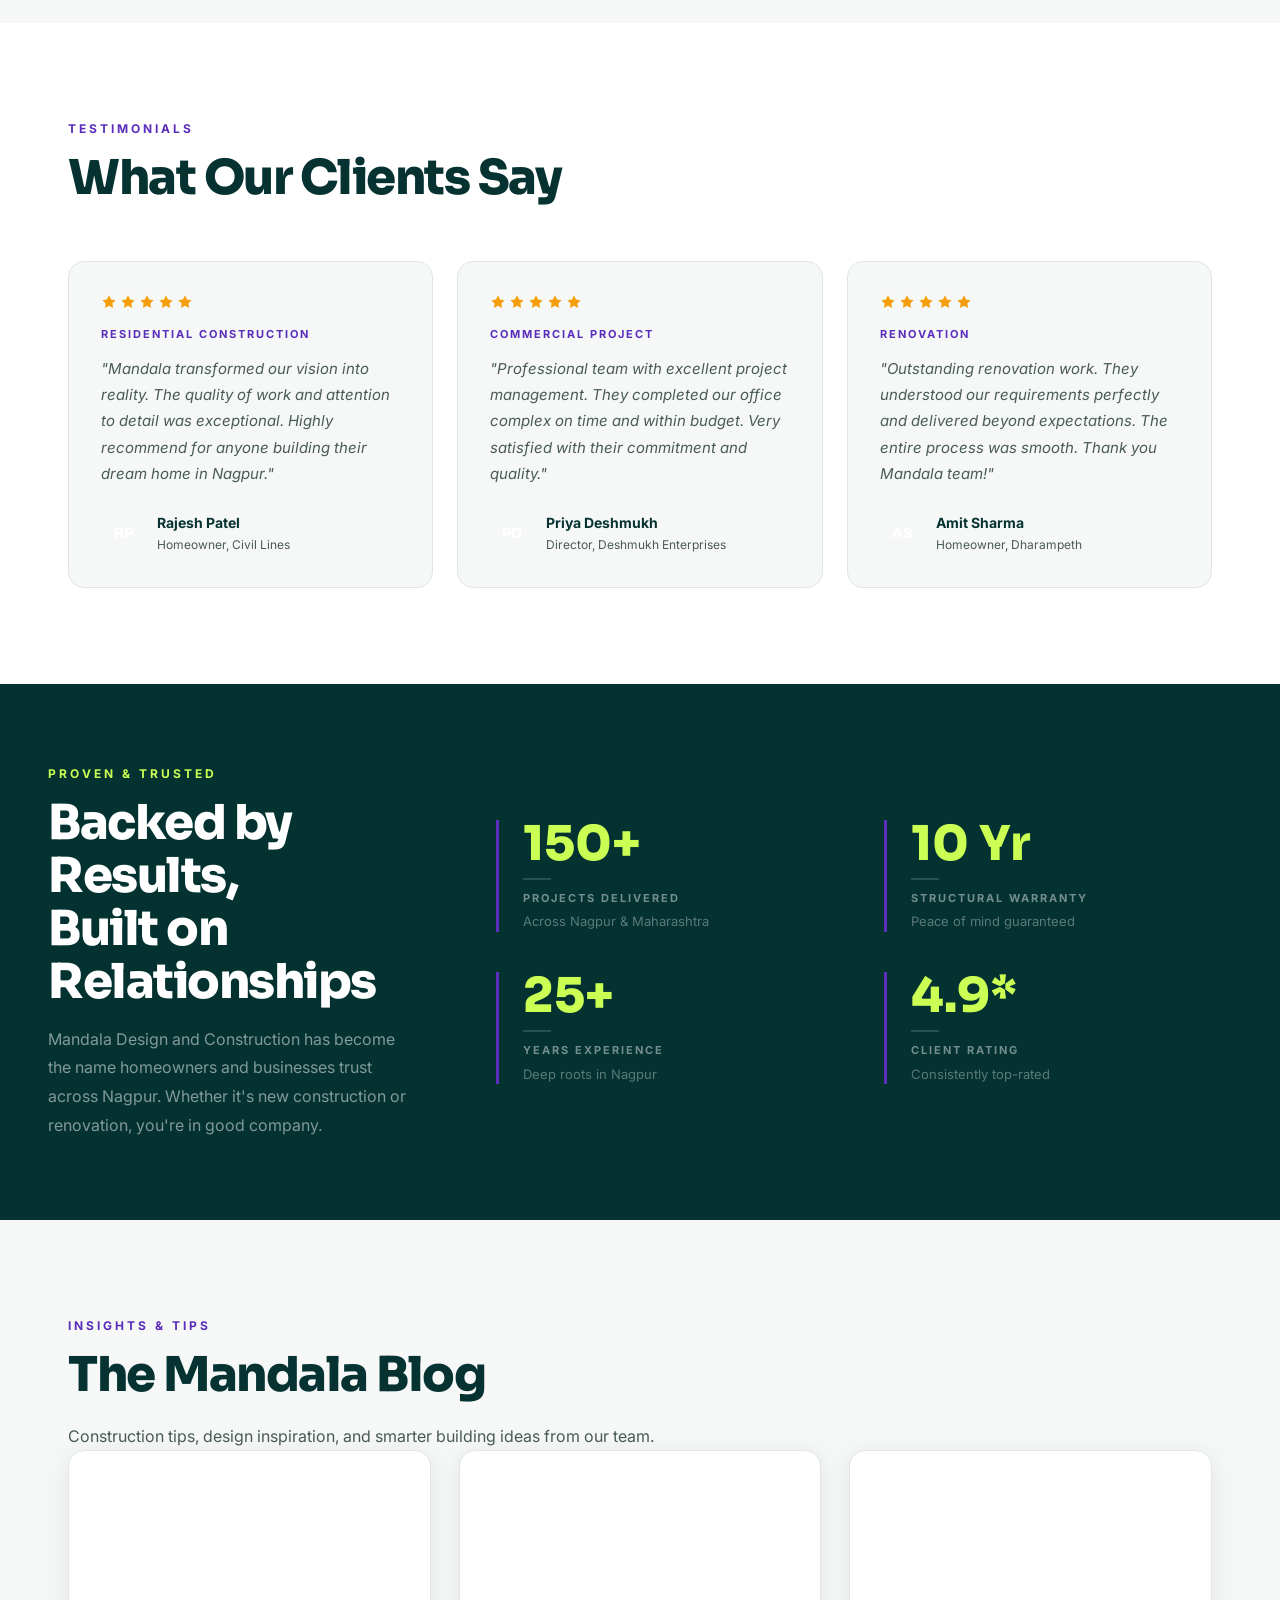
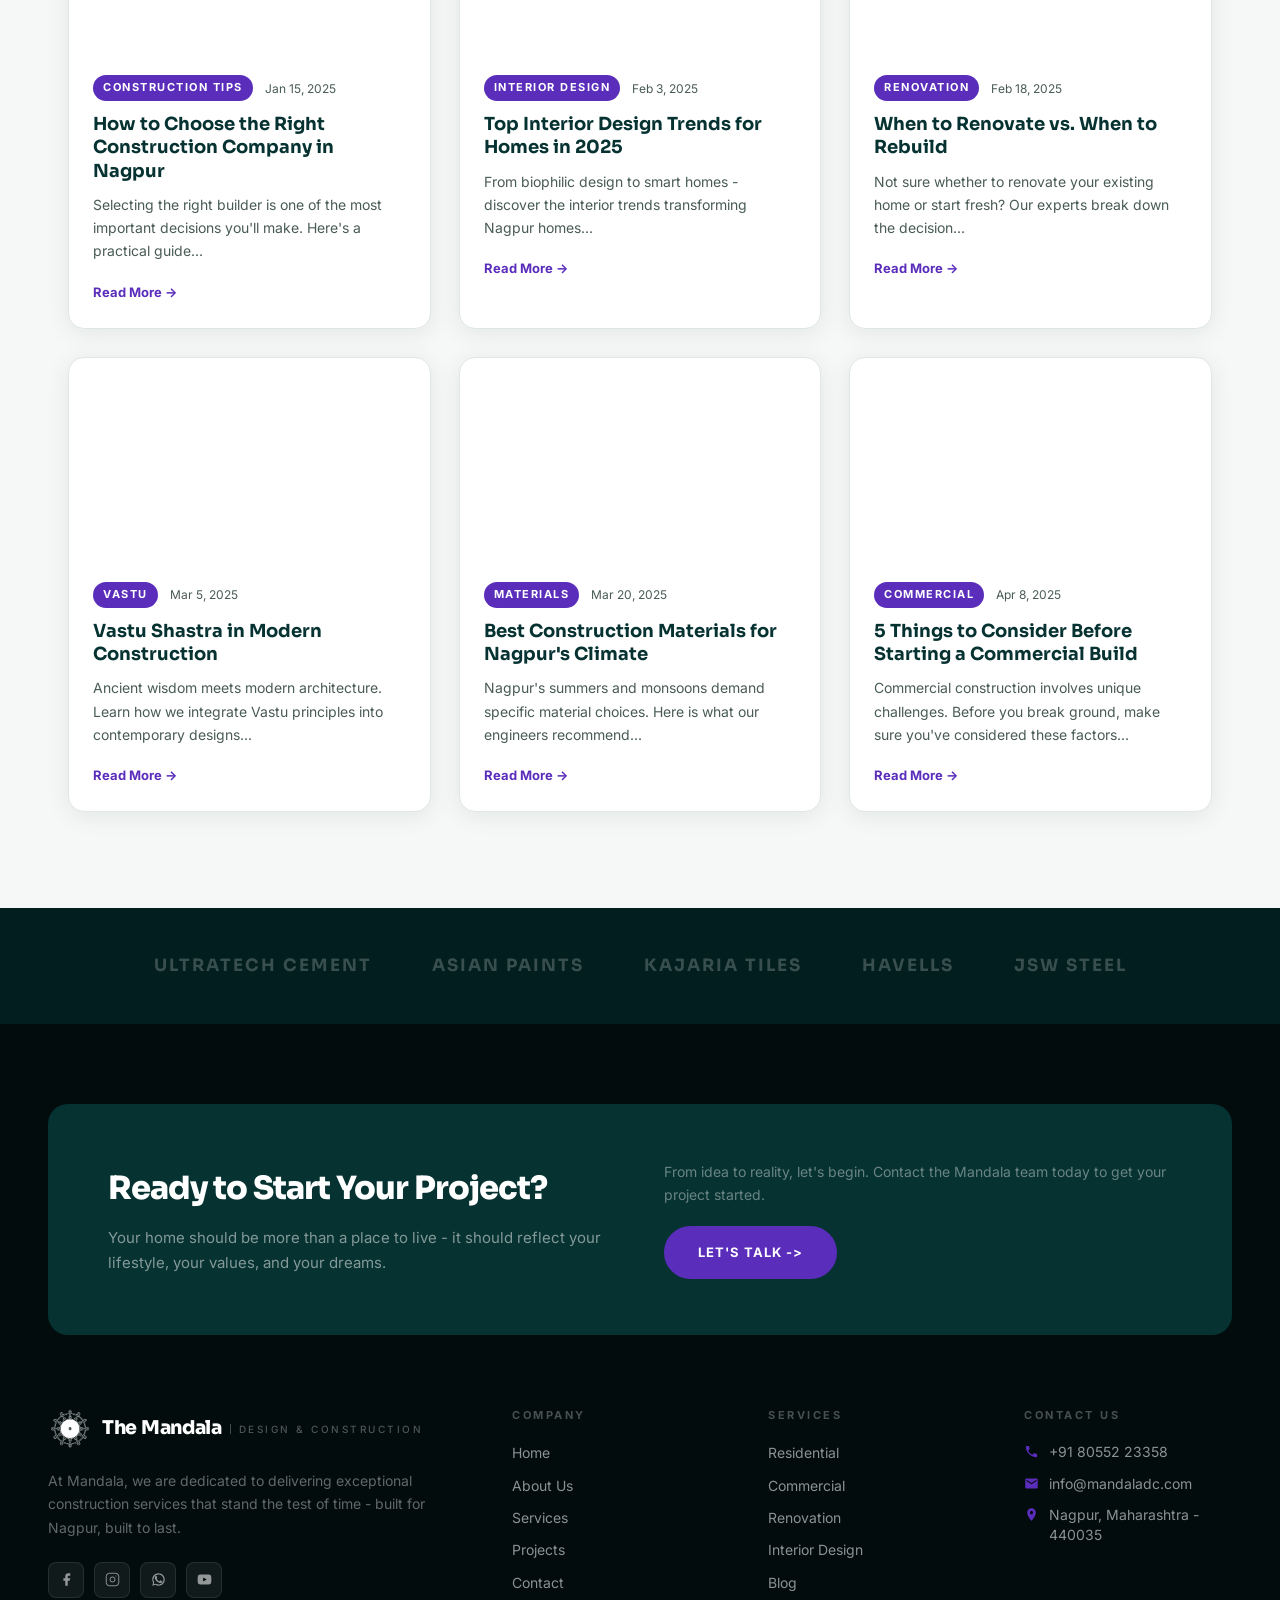
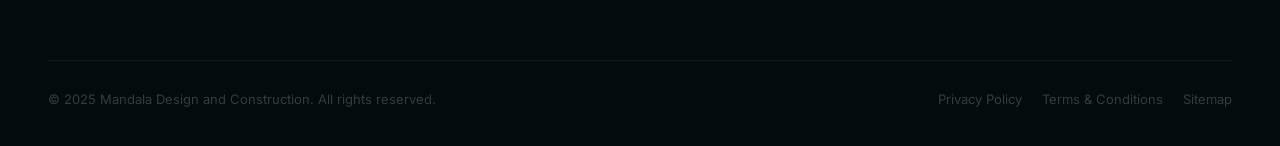
==== commit f09ba4c1: "change" ====
--- a/index.html
+++ b/index.html
@@ -527,7 +527,7 @@
         <h6>Contact Us</h6>
         <div class="footer-contact-row"><svg viewBox="0 0 24 24"><path d="M6.62 10.79c1.44 2.83 3.76 5.14 6.59 6.59l2.2-2.2c.27-.27.67-.36 1.02-.24 1.12.37 2.33.57 3.57.57.55 0 1 .45 1 1V20c0 .55-.45 1-1 1-9.39 0-17-7.61-17-17 0-.55.45-1 1-1h3.5c.55 0 1 .45 1 1 0 1.25.2 2.45.57 3.57.11.35.03.74-.25 1.02l-2.2 2.2z"/></svg><span>+91 80552 23358</span></div>
         <div class="footer-contact-row"><svg viewBox="0 0 24 24"><path d="M20 4H4c-1.1 0-1.99.9-1.99 2L2 18c0 1.1.9 2 2 2h16c1.1 0 2-.9 2-2V6c0-1.1-.9-2-2-2zm0 4l-8 5-8-5V6l8 5 8-5v2z"/></svg><span>info@mandaladc.com</span></div>
-        <div class="footer-contact-row"><svg viewBox="0 0 24 24"><path d="M12 2C8.13 2 5 5.13 5 9c0 5.25 7 13 7 13s7-7.75 7-13c0-3.87-3.13-7-7-7zm0 9.5c-1.38 0-2.5-1.12-2.5-2.5s1.12-2.5 2.5-2.5 2.5 1.12 2.5 2.5-1.12 2.5-2.5 2.5z"/></svg><span>Dharampeth, Nagpur<br>Maharashtra - 440 010</span></div>
+        <div class="footer-contact-row"><svg viewBox="0 0 24 24"><path d="M12 2C8.13 2 5 5.13 5 9c0 5.25 7 13 7 13s7-7.75 7-13c0-3.87-3.13-7-7-7zm0 9.5c-1.38 0-2.5-1.12-2.5-2.5s1.12-2.5 2.5-2.5 2.5 1.12 2.5 2.5-1.12 2.5-2.5 2.5z"/></svg><span> Nagpur, Maharashtra - 440035</span></div>
       </div>
     </div>
 
--- a/css/responsive.css
+++ b/css/responsive.css
@@ -163,3 +163,34 @@
     height: 32px !important;
   }
 }
+
+/* ===== VERY SMALL SCREEN LOGO FIX (< 360px) ===== */
+@media (max-width: 360px) {
+  .logo-text-block {
+    flex-direction: row !important;
+    align-items: center !important;
+    gap: 5px !important;
+  }
+  .logo-tagline {
+    display: block !important;
+    font-size: 7px !important;
+    letter-spacing: 1px !important;
+    border-left: 1px solid rgba(255,255,255,0.25) !important;
+    padding-left: 5px !important;
+  }
+  .logo-name {
+    font-size: 13px !important;
+    letter-spacing: 0 !important;
+  }
+  .logo-icon {
+    width: 26px !important;
+    height: 26px !important;
+  }
+  .logo-icon img {
+    width: 26px !important;
+    height: 26px !important;
+  }
+  .mandala-logo {
+    gap: 5px !important;
+  }
+}
